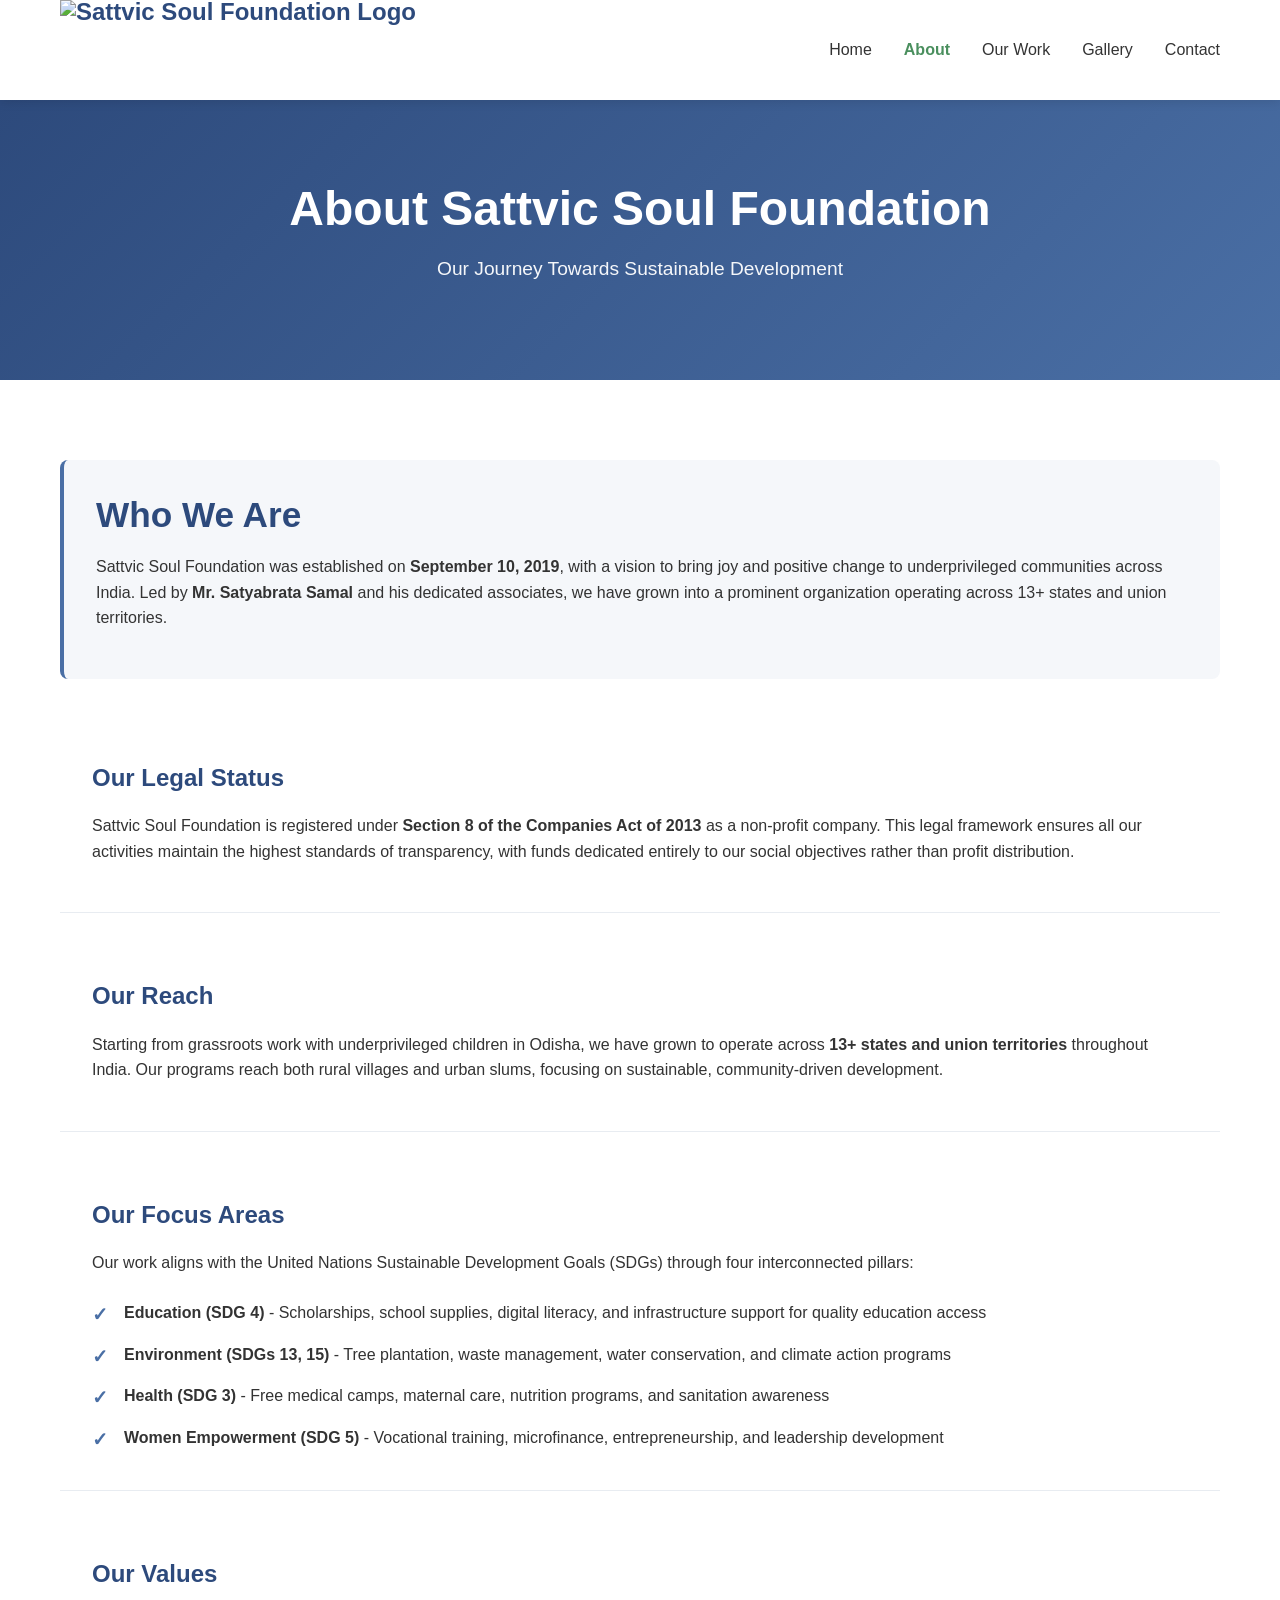
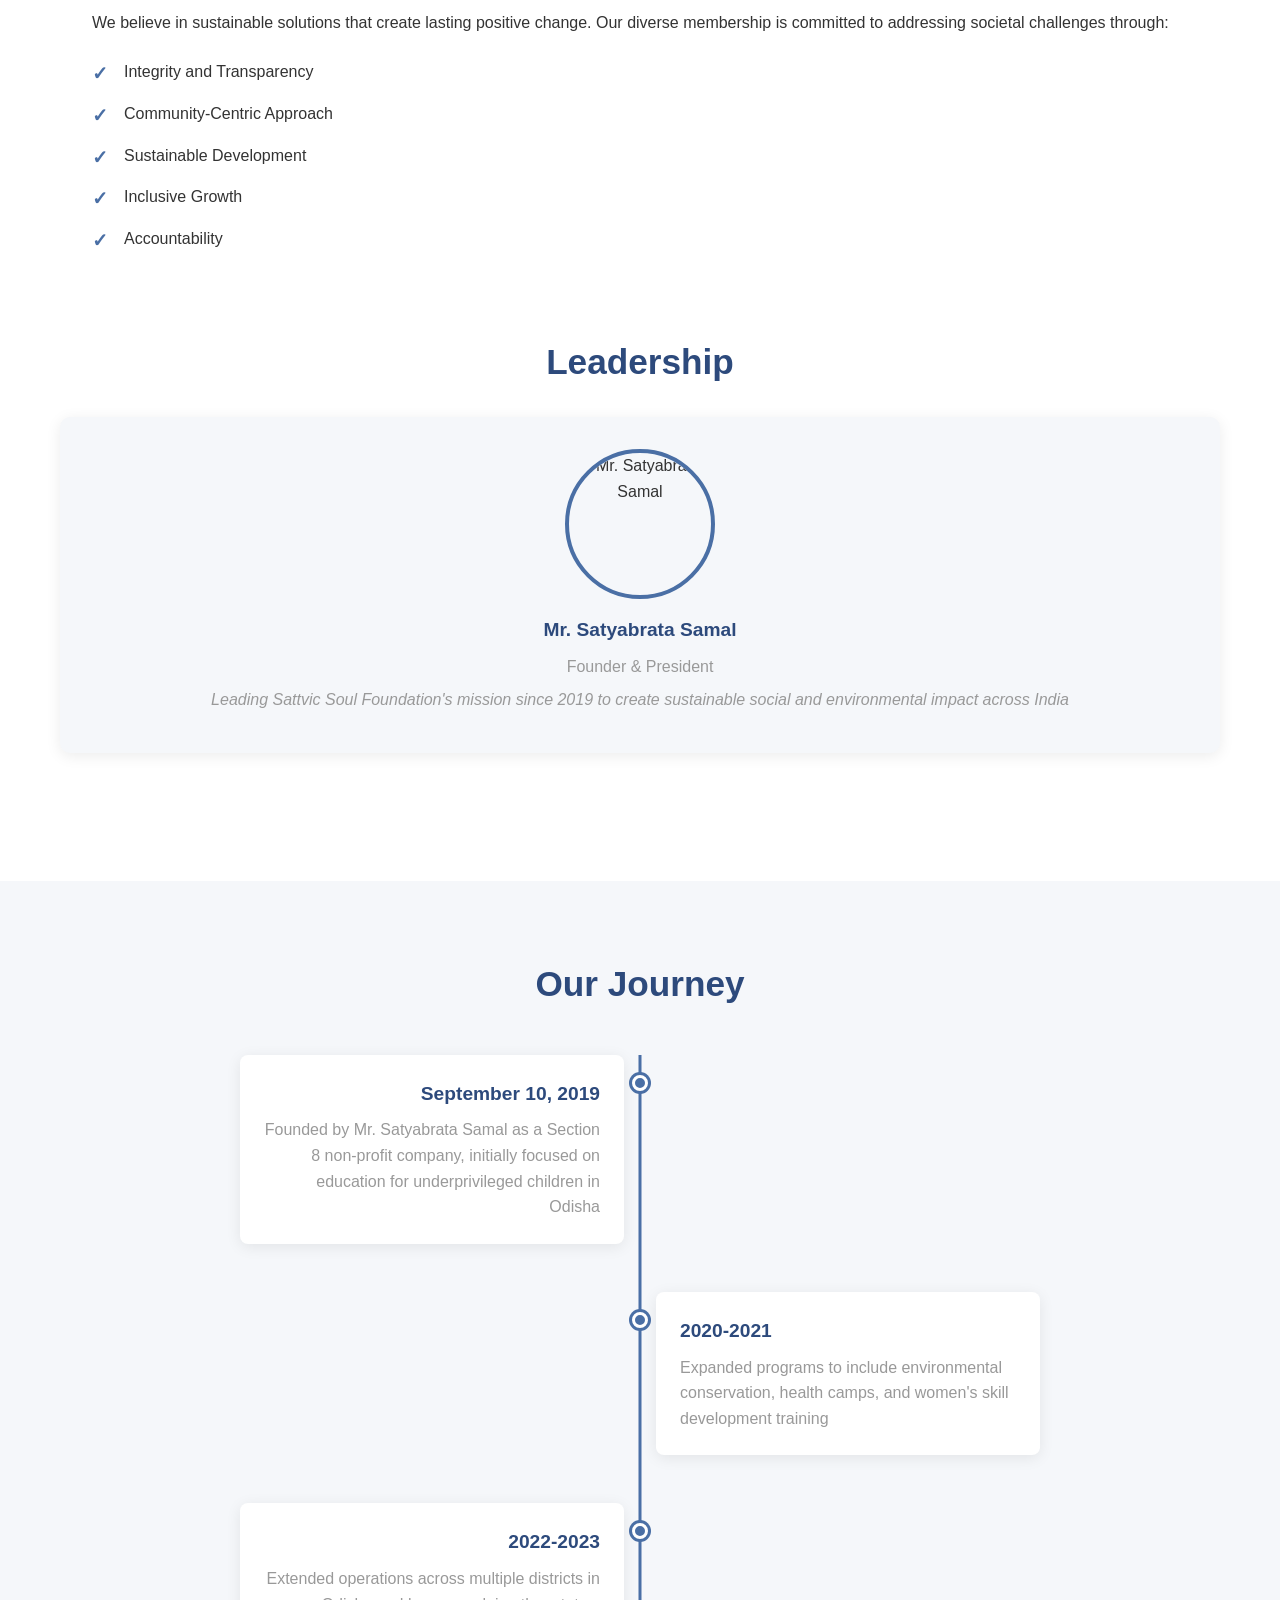
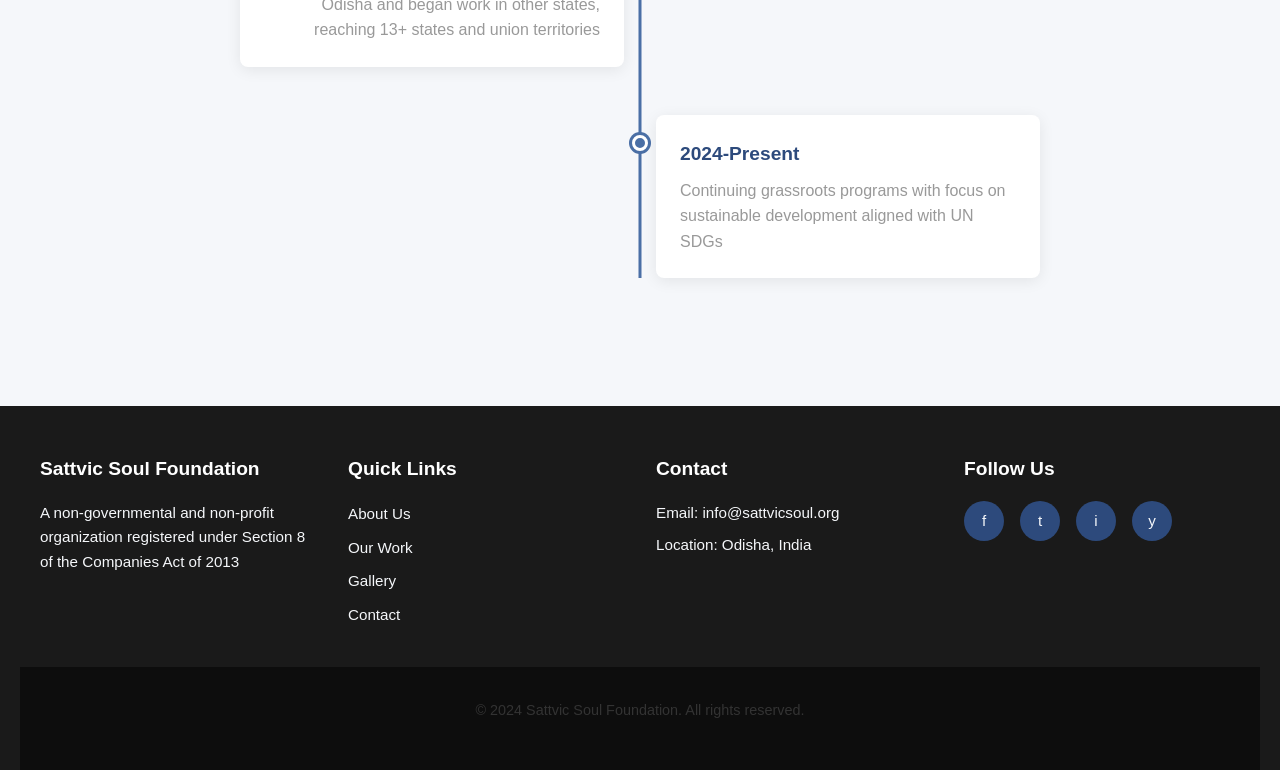
==== about.html @ cb6d89e0 "initial commit" ====
<!DOCTYPE html>
<html lang="en">
<head>
    <meta charset="UTF-8">
    <meta name="viewport" content="width=device-width, initial-scale=1.0">
    <meta name="description" content="About Sattvic Soul Foundation - Our journey, mission, and commitment to sustainable development">
    <title>About Us - Sattvic Soul Foundation</title>
    <link rel="stylesheet" href="styles.css">
</head>
<body>
    <!-- Navigation Bar -->
    <nav class="navbar">
        <div class="nav-container">
            <div class="logo">
                <img src="images/logo.png" alt="Sattvic Soul Foundation Logo" class="logo-image">
            </div>
            <button class="hamburger" id="hamburger">
                <span></span>
                <span></span>
                <span></span>
            </button>
            <ul class="nav-links" id="navLinks">
                <li><a href="index.html">Home</a></li>
                <li><a href="about.html">About</a></li>
                <li><a href="our-work.html">Our Work</a></li>
                <li><a href="gallery.html">Gallery</a></li>
                <li><a href="contact.html">Contact</a></li>
            </ul>
        </div>
    </nav>

    <!-- Page Header -->
    <section class="page-header" style="background: linear-gradient(135deg, #2d4a7c 0%, #4a6fa5 100%);">
        <h1>About Sattvic Soul Foundation</h1>
        <p>Our Journey Towards Sustainable Development</p>
    </section>

    <!-- Main Content -->
    <section class="content-section">
        <div class="container">
            <div class="about-intro">
                <h2>Who We Are</h2>
                <p>Sattvic Soul Foundation was established on <strong>September 10, 2019</strong>, with a vision to bring joy and positive change to underprivileged communities across India. Led by <strong>Mr. Satyabrata Samal</strong> and his dedicated associates, we have grown into a prominent organization operating across 13+ states and union territories.</p>
            </div>

            <div class="about-details">
                <div class="detail-item">
                    <h3>Our Legal Status</h3>
                    <p>Sattvic Soul Foundation is registered under <strong>Section 8 of the Companies Act of 2013</strong> as a non-profit company. This legal framework ensures all our activities maintain the highest standards of transparency, with funds dedicated entirely to our social objectives rather than profit distribution.</p>
                </div>

                <div class="detail-item">
                    <h3>Our Reach</h3>
                    <p>Starting from grassroots work with underprivileged children in Odisha, we have grown to operate across <strong>13+ states and union territories</strong> throughout India. Our programs reach both rural villages and urban slums, focusing on sustainable, community-driven development.</p>
                </div>

                <div class="detail-item">
                    <h3>Our Focus Areas</h3>
                    <p>Our work aligns with the United Nations Sustainable Development Goals (SDGs) through four interconnected pillars:</p>
                    <ul class="focus-list">
                        <li><strong>Education (SDG 4)</strong> - Scholarships, school supplies, digital literacy, and infrastructure support for quality education access</li>
                        <li><strong>Environment (SDGs 13, 15)</strong> - Tree plantation, waste management, water conservation, and climate action programs</li>
                        <li><strong>Health (SDG 3)</strong> - Free medical camps, maternal care, nutrition programs, and sanitation awareness</li>
                        <li><strong>Women Empowerment (SDG 5)</strong> - Vocational training, microfinance, entrepreneurship, and leadership development</li>
                    </ul>
                </div>

                <div class="detail-item">
                    <h3>Our Values</h3>
                    <p>We believe in sustainable solutions that create lasting positive change. Our diverse membership is committed to addressing societal challenges through:</p>
                    <ul class="values-list">
                        <li>Integrity and Transparency</li>
                        <li>Community-Centric Approach</li>
                        <li>Sustainable Development</li>
                        <li>Inclusive Growth</li>
                        <li>Accountability</li>
                    </ul>
                </div>
            </div>

            <!-- Leadership Section -->
            <div class="leadership-section">
                <h2>Leadership</h2>
                <div class="leadership-grid">
                    <div class="leader-card">
                        <div class="leader-image">
                            <img src="https://ui-avatars.com/api/?name=Satyabrata+Samal&size=200&background=2d5f3f&color=fff&bold=true" alt="Mr. Satyabrata Samal">
                        </div>
                        <h4>Mr. Satyabrata Samal</h4>
                        <p>Founder & President</p>
                        <p class="leader-bio">Leading Sattvic Soul Foundation's mission since 2019 to create sustainable social and environmental impact across India</p>
                    </div>
                </div>
            </div>
        </div>
    </section>

    <!-- Timeline Section -->
    <section class="timeline-section">
        <div class="container">
            <h2>Our Journey</h2>
            <div class="timeline">
                <div class="timeline-item">
                    <div class="timeline-marker"></div>
                    <div class="timeline-content">
                        <h4>September 10, 2019</h4>
                        <p>Founded by Mr. Satyabrata Samal as a Section 8 non-profit company, initially focused on education for underprivileged children in Odisha</p>
                    </div>
                </div>
                <div class="timeline-item">
                    <div class="timeline-marker"></div>
                    <div class="timeline-content">
                        <h4>2020-2021</h4>
                        <p>Expanded programs to include environmental conservation, health camps, and women's skill development training</p>
                    </div>
                </div>
                <div class="timeline-item">
                    <div class="timeline-marker"></div>
                    <div class="timeline-content">
                        <h4>2022-2023</h4>
                        <p>Extended operations across multiple districts in Odisha and began work in other states, reaching 13+ states and union territories</p>
                    </div>
                </div>
                <div class="timeline-item">
                    <div class="timeline-marker"></div>
                    <div class="timeline-content">
                        <h4>2024-Present</h4>
                        <p>Continuing grassroots programs with focus on sustainable development aligned with UN SDGs</p>
                    </div>
                </div>
            </div>
        </div>
    </section>

    <!-- Footer -->
    <footer class="footer">
        <div class="footer-container">
            <div class="footer-section">
                <h4>Sattvic Soul Foundation</h4>
                <p>A non-governmental and non-profit organization registered under Section 8 of the Companies Act of 2013</p>
            </div>
            <div class="footer-section">
                <h4>Quick Links</h4>
                <ul>
                    <li><a href="about.html">About Us</a></li>
                    <li><a href="our-work.html">Our Work</a></li>
                    <li><a href="gallery.html">Gallery</a></li>
                    <li><a href="contact.html">Contact</a></li>
                </ul>
            </div>
            <div class="footer-section">
                <h4>Contact</h4>
                <p>Email: info@sattvicsoul.org</p>
                <p>Location: Odisha, India</p>
            </div>
            <div class="footer-section">
                <h4>Follow Us</h4>
                <div class="social-links">
                    <a href="#" class="social-icon">f</a>
                    <a href="#" class="social-icon">t</a>
                    <a href="#" class="social-icon">i</a>
                    <a href="#" class="social-icon">y</a>
                </div>
            </div>
        </div>
        <div class="footer-bottom">
            <p>&copy; 2024 Sattvic Soul Foundation. All rights reserved.</p>
        </div>
    </footer>

    <script src="script.js"></script>
</body>
</html>
---- styles.css ----
/* ===============================
   COLOR PALETTE
   =============================== */
:root {
    --primary-green: #2d4a7c;
    --secondary-green: #4a6fa5;
    --light-green: #6b92c1;
    --accent-green: #7aa3d1;
    --white: #ffffff;
    --off-white: #f5f7fa;
    --light-gray: #e8ecf1;
    --gray: #999999;
    --dark-gray: #333333;
    --black: #1a1a1a;
}

/* ===============================
   GLOBAL STYLES
   =============================== */
* {
    margin: 0;
    padding: 0;
    box-sizing: border-box;
}

html {
    scroll-behavior: smooth;
}

body {
    font-family: 'Segoe UI', Tahoma, Geneva, Verdana, sans-serif;
    line-height: 1.6;
    color: var(--dark-gray);
    background-color: var(--white);
}

.container {
    max-width: 1200px;
    margin: 0 auto;
    padding: 0 20px;
}

/* ===============================
   TYPOGRAPHY
   =============================== */
h1, h2, h3, h4, h5, h6 {
    font-weight: 700;
    color: var(--primary-green);
    margin-bottom: 1rem;
}

h1 {
    font-size: 3rem;
    line-height: 1.2;
}

h2 {
    font-size: 2.2rem;
    line-height: 1.3;
}

h3 {
    font-size: 1.5rem;
}

h4 {
    font-size: 1.2rem;
}

p {
    color: var(--dark-gray);
    margin-bottom: 1rem;
}

a {
    color: var(--secondary-green);
    text-decoration: none;
    transition: color 0.3s ease;
}

a:hover {
    color: var(--primary-green);
}

.section-subtitle {
    color: var(--gray);
    font-size: 1.1rem;
    margin-bottom: 2rem;
}

/* ===============================
   NAVIGATION BAR
   =============================== */
.navbar {
    background-color: var(--white);
    box-shadow: 0 2px 10px rgba(0, 0, 0, 0.1);
    position: sticky;
    top: 0;
    z-index: 1000;
}

.nav-container {
    max-width: 1200px;
    margin: 0 auto;
    padding: 0 20px;
    display: flex;
    justify-content: space-between;
    align-items: center;
}

.logo {
    display: flex;
    align-items: center;
    gap: 0.5rem;
    font-size: 1.5rem;
    font-weight: 700;
    color: var(--primary-green);
    line-height: 1;
}

.logo-image {
    height: 100px;
    width: auto;
    display: block;
    margin: 0;
    padding: 0;
}

.logo-icon {
    font-size: 2rem;
}

.logo-text {
    display: none;
}

.nav-links {
    display: flex;
    list-style: none;
    gap: 2rem;
}

.nav-links a {
    color: var(--dark-gray);
    font-weight: 500;
    transition: color 0.3s ease;
}

.nav-links a:hover {
    color: var(--secondary-green);
}

.hamburger {
    display: none;
    flex-direction: column;
    background: none;
    border: none;
    cursor: pointer;
    gap: 0.35rem;
}

.hamburger span {
    width: 25px;
    height: 3px;
    background-color: var(--primary-green);
    border-radius: 2px;
    transition: all 0.3s ease;
}

/* ===============================
   RESPONSIVE NAVIGATION
   =============================== */
@media (max-width: 768px) {
    .logo-image {
        height: 50px;
    }

    .logo-text {
        display: inline;
    }

    .hamburger {
        display: flex;
    }

    .nav-links {
        position: absolute;
        top: 70px;
        left: 0;
        width: 100%;
        background-color: var(--white);
        flex-direction: column;
        gap: 0;
        max-height: 0;
        overflow: hidden;
        transition: max-height 0.3s ease;
        box-shadow: 0 4px 6px rgba(0, 0, 0, 0.1);
    }

    .nav-links.active {
        max-height: 400px;
    }

    .nav-links li {
        padding: 1rem 20px;
        border-bottom: 1px solid var(--light-gray);
    }

    .nav-links li:last-child {
        border-bottom: none;
    }

    .hamburger.active span:nth-child(1) {
        transform: rotate(45deg) translate(10px, 10px);
    }

    .hamburger.active span:nth-child(2) {
        opacity: 0;
    }

    .hamburger.active span:nth-child(3) {
        transform: rotate(-45deg) translate(7px, -7px);
    }
}

/* ===============================
   HERO SECTION
   =============================== */
.hero {
    color: var(--white);
    padding: 120px 20px;
    text-align: left;
    position: relative;
    overflow: hidden;
    min-height: 500px;
    display: flex;
    align-items: center;
    justify-content: flex-start;
}

.hero-carousel {
    position: absolute;
    top: 0;
    left: 0;
    width: 100%;
    height: 100%;
    z-index: 0;
}

.carousel-track {
    position: relative;
    width: 100%;
    height: 100%;
}

.carousel-image {
    position: absolute;
    top: 0;
    left: 0;
    width: 100%;
    height: 100%;
    object-fit: cover;
    opacity: 0;
    transition: opacity 1s ease-in-out;
}

.carousel-image.active {
    opacity: 1;
}

.carousel-dots {
    position: absolute;
    bottom: 30px;
    left: 50%;
    transform: translateX(-50%);
    display: flex;
    gap: 12px;
    z-index: 2;
}

.dot {
    width: 12px;
    height: 12px;
    border-radius: 50%;
    background-color: rgba(255, 255, 255, 0.5);
    cursor: pointer;
    transition: all 0.3s ease;
    border: 2px solid rgba(255, 255, 255, 0.8);
}

.dot.active {
    background-color: var(--white);
    transform: scale(1.2);
}

.hero-overlay {
    position: absolute;
    top: 0;
    left: 0;
    width: 100%;
    height: 100%;
    background: rgba(45, 74, 124, 0.5);
    z-index: 1;
}

.hero::before {
    display: none;
}

.hero-content {
    position: relative;
    z-index: 2;
    max-width: 700px;
    margin-left: 0;
    margin-right: auto;
}

.hero h1 {
    color: var(--white);
    font-size: 3.5rem;
    margin-bottom: 1.5rem;
}

.hero p {
    color: var(--off-white);
    font-size: 1.3rem;
    margin-bottom: 2rem;
}

/* ===============================
   BUTTONS
   =============================== */
.cta-button {
    display: inline-block;
    background-color: var(--secondary-green);
    color: var(--white);
    padding: 12px 35px;
    border-radius: 50px;
    font-weight: 600;
    transition: all 0.3s ease;
    border: 2px solid var(--secondary-green);
    cursor: pointer;
    font-size: 1rem;
}

.cta-button:hover {
    background-color: var(--primary-green);
    border-color: var(--primary-green);
    transform: translateY(-2px);
    box-shadow: 0 5px 15px rgba(45, 95, 63, 0.3);
}

.cta-button.white {
    background-color: var(--white);
    color: var(--primary-green);
    border-color: var(--white);
}

.cta-button.white:hover {
    background-color: var(--off-white);
}

/* ===============================
   CONTENT SECTIONS
   =============================== */
.content-section {
    padding: 80px 20px;
    background-color: var(--white);
}

.page-header {
    color: var(--white);
    padding: 80px 20px;
    text-align: center;
}

.page-header h1 {
    color: var(--white);
    margin-bottom: 1rem;
}

.page-header p {
    color: var(--off-white);
    font-size: 1.2rem;
}

/* ===============================
   MISSION SECTION
   =============================== */
.mission-section {
    background-color: var(--off-white);
    padding: 80px 20px;
}

.mission-section h2 {
    text-align: center;
    margin-bottom: 0.5rem;
}

.mission-cards {
    display: grid;
    grid-template-columns: repeat(auto-fit, minmax(250px, 1fr));
    gap: 2rem;
    margin-top: 3rem;
}

.mission-card {
    background-color: var(--white);
    padding: 2rem;
    border-radius: 10px;
    box-shadow: 0 3px 15px rgba(0, 0, 0, 0.08);
    text-align: center;
    transition: all 0.3s ease;
    border-top: 4px solid var(--secondary-green);
}

.mission-card:hover {
    transform: translateY(-5px);
    box-shadow: 0 8px 25px rgba(0, 0, 0, 0.12);
}

.card-icon {
    width: 120px;
    height: 120px;
    margin: 0 auto 1.5rem;
    overflow: hidden;
    border-radius: 50%;
    border: 3px solid var(--secondary-green);
}

.card-icon img {
    width: 100%;
    height: 100%;
    object-fit: cover;
    display: block;
}

.mission-card h3 {
    margin-bottom: 1rem;
    color: var(--primary-green);
}

.mission-card p {
    color: var(--gray);
    line-height: 1.8;
}

/* ===============================
   PARTNERS SECTION
   =============================== */
.partners-section {
    background-color: var(--white);
    padding: 80px 20px;
    overflow: hidden;
}

.partners-section h2 {
    text-align: center;
    margin-bottom: 0.5rem;
}

.partners-scroll {
    margin-top: 3rem;
    overflow: hidden;
    position: relative;
    width: 100%;
}

.partners-track {
    display: flex;
    gap: 3rem;
    animation: scroll-partners 30s linear infinite;
    width: fit-content;
}

.partner-logo {
    flex-shrink: 0;
    width: 200px;
    height: 120px;
    display: flex;
    align-items: center;
    justify-content: center;
    background-color: var(--white);
    padding: 1.5rem;
    border-radius: 8px;
    box-shadow: 0 2px 10px rgba(0, 0, 0, 0.1);
    transition: transform 0.3s ease;
}

.partner-logo:hover {
    transform: scale(1.05);
}

.partner-logo img {
    max-width: 100%;
    max-height: 100%;
    object-fit: contain;
    transition: transform 0.3s ease;
}

@keyframes scroll-partners {
    0% {
        transform: translateX(0);
    }
    100% {
        transform: translateX(-50%);
    }
}

/* ===============================
   STATISTICS SECTION
   =============================== */
.stats-section {
    background-color: var(--white);
    padding: 80px 20px;
}

.stats-section h2 {
    text-align: center;
    margin-bottom: 3rem;
}

.stats-grid {
    display: grid;
    grid-template-columns: repeat(auto-fit, minmax(200px, 1fr));
    gap: 2rem;
}

.stat-card {
    background: linear-gradient(135deg, var(--primary-green), var(--secondary-green));
    color: var(--white);
    padding: 2rem;
    border-radius: 10px;
    text-align: center;
    box-shadow: 0 5px 15px rgba(45, 95, 63, 0.2);
}

.stat-card h3 {
    color: var(--white);
    font-size: 2.5rem;
    margin-bottom: 0.5rem;
}

.stat-card p {
    color: var(--off-white);
    margin: 0;
}

/* ===============================
   GALLERY SECTION
   =============================== */
.gallery-preview {
    padding: 80px 20px;
    background-color: var(--off-white);
}

.gallery-preview h2 {
    text-align: center;
}

.gallery-grid {
    display: grid;
    grid-template-columns: repeat(auto-fit, minmax(300px, 1fr));
    gap: 1.5rem;
    margin: 3rem 0;
}

.gallery-item {
    width: 100%;
    height: 250px;
    object-fit: cover;
    border-radius: 8px;
    box-shadow: 0 4px 12px rgba(0, 0, 0, 0.1);
    transition: transform 0.3s ease;
    background-color: var(--light-gray);
}

.gallery-item:hover {
    transform: scale(1.05);
}

.gallery-link {
    display: flex;
    justify-content: center;
    margin-top: 3rem;
}

/* ===============================
   FULL GALLERY PAGE
   =============================== */
.gallery-section {
    padding: 60px 20px;
    background-color: var(--white);
}

.gallery-filters {
    display: flex;
    justify-content: center;
    gap: 1rem;
    margin-bottom: 3rem;
    flex-wrap: wrap;
}

.filter-btn {
    background-color: var(--light-gray);
    color: var(--dark-gray);
    padding: 8px 20px;
    border: 2px solid transparent;
    border-radius: 25px;
    cursor: pointer;
    transition: all 0.3s ease;
    font-weight: 500;
    font-size: 0.95rem;
}

.filter-btn:hover,
.filter-btn.active {
    background-color: var(--secondary-green);
    color: var(--white);
    border-color: var(--secondary-green);
}

.gallery-full-grid {
    display: grid;
    grid-template-columns: repeat(auto-fill, minmax(280px, 1fr));
    gap: 2rem;
}

.gallery-image {
    position: relative;
    overflow: hidden;
    border-radius: 8px;
    box-shadow: 0 4px 12px rgba(0, 0, 0, 0.1);
    transition: all 0.3s ease;
    opacity: 1;
}

.gallery-image.hidden {
    display: none;
    opacity: 0;
}

.gallery-image img {
    width: 100%;
    height: 300px;
    object-fit: cover;
    display: block;
    transition: transform 0.3s ease;
    background-color: var(--light-gray);
    loading: lazy;
}

.gallery-image:hover img {
    transform: scale(1.1);
}

.image-overlay {
    position: absolute;
    top: 0;
    left: 0;
    right: 0;
    bottom: 0;
    background: rgba(45, 74, 124, 0.85);
    color: var(--white);
    display: flex;
    flex-direction: column;
    justify-content: flex-end;
    padding: 20px;
    opacity: 0;
    transition: opacity 0.3s ease;
}

.gallery-image:hover .image-overlay {
    opacity: 1;
}

.image-overlay h4 {
    color: var(--white);
    margin-bottom: 0.5rem;
}

.image-overlay p {
    color: var(--off-white);
    margin: 0;
    font-size: 0.9rem;
}

/* ===============================
   ABOUT PAGE STYLES
   =============================== */
.about-intro {
    background-color: var(--off-white);
    padding: 2rem;
    border-radius: 8px;
    border-left: 4px solid var(--secondary-green);
    margin-bottom: 3rem;
}

.about-details {
    display: grid;
    gap: 2rem;
    margin-bottom: 3rem;
}

.detail-item {
    padding: 2rem;
    border-bottom: 1px solid var(--light-gray);
}

.detail-item:last-child {
    border-bottom: none;
}

.detail-item h3 {
    color: var(--primary-green);
    margin-bottom: 1rem;
}

.focus-list,
.values-list {
    list-style: none;
    margin-top: 1rem;
    padding-left: 0;
}

.focus-list li,
.values-list li {
    padding: 0.5rem 0 0.5rem 2rem;
    position: relative;
    color: var(--dark-gray);
}

.focus-list li::before,
.values-list li::before {
    content: '✓';
    position: absolute;
    left: 0;
    color: var(--secondary-green);
    font-weight: bold;
    font-size: 1.2rem;
}

/* ===============================
   LEADERSHIP SECTION
   =============================== */
.leadership-section {
    margin-top: 3rem;
}

.leadership-section h2 {
    text-align: center;
    margin-bottom: 2rem;
}

.leadership-grid {
    display: grid;
    grid-template-columns: repeat(auto-fit, minmax(250px, 1fr));
    gap: 2rem;
}

.leader-card {
    background-color: var(--off-white);
    padding: 2rem;
    border-radius: 10px;
    text-align: center;
    box-shadow: 0 3px 15px rgba(0, 0, 0, 0.08);
}

.leader-image {
    width: 150px;
    height: 150px;
    margin: 0 auto 1rem;
    border-radius: 50%;
    overflow: hidden;
    border: 4px solid var(--secondary-green);
}

.leader-image img {
    width: 100%;
    height: 100%;
    object-fit: cover;
}

.leader-card h4 {
    color: var(--primary-green);
    margin-bottom: 0.5rem;
}

.leader-card p {
    color: var(--gray);
    margin: 0.5rem 0;
}

.leader-bio {
    font-style: italic;
    margin-top: 1rem;
}

/* ===============================
   TIMELINE SECTION
   =============================== */
.timeline-section {
    background-color: var(--off-white);
    padding: 80px 20px;
    margin-top: 3rem;
}

.timeline-section h2 {
    text-align: center;
    margin-bottom: 3rem;
}

.timeline {
    max-width: 800px;
    margin: 0 auto;
    position: relative;
}

.timeline::before {
    content: '';
    position: absolute;
    left: 50%;
    transform: translateX(-50%);
    top: 0;
    bottom: 0;
    width: 3px;
    background: var(--secondary-green);
}

.timeline-item {
    margin-bottom: 3rem;
    position: relative;
    width: 100%;
}

.timeline-item:nth-child(odd) .timeline-content {
    margin-left: 0;
    margin-right: 52%;
    text-align: right;
}

.timeline-item:nth-child(even) .timeline-content {
    margin-left: 52%;
    margin-right: 0;
    text-align: left;
}

.timeline-marker {
    position: absolute;
    left: 50%;
    top: 20px;
    transform: translateX(-50%);
    width: 16px;
    height: 16px;
    background-color: var(--secondary-green);
    border: 3px solid var(--white);
    border-radius: 50%;
    box-shadow: 0 0 0 3px var(--secondary-green);
}

.timeline-content {
    background-color: var(--white);
    padding: 1.5rem;
    border-radius: 8px;
    box-shadow: 0 3px 15px rgba(0, 0, 0, 0.08);
}

.timeline-content h4 {
    color: var(--primary-green);
    margin-bottom: 0.5rem;
}

.timeline-content p {
    color: var(--gray);
    margin: 0;
}

@media (max-width: 768px) {
    .timeline::before {
        left: 30px;
    }

    .timeline-item:nth-child(odd) .timeline-content,
    .timeline-item:nth-child(even) .timeline-content {
        margin-left: 90px;
        margin-right: 0;
        text-align: left;
    }

    .timeline-marker {
        left: 30px;
    }
}

/* ===============================
   OUR WORK STYLES
   =============================== */
.work-grid {
    display: grid;
    grid-template-columns: repeat(auto-fit, minmax(280px, 1fr));
    gap: 2rem;
    margin-top: 3rem;
}

.work-card {
    background-color: var(--off-white);
    padding: 2rem;
    border-radius: 10px;
    box-shadow: 0 3px 15px rgba(0, 0, 0, 0.08);
    border-top: 4px solid var(--secondary-green);
    transition: all 0.3s ease;
}

.work-card:hover {
    transform: translateY(-5px);
    box-shadow: 0 8px 25px rgba(0, 0, 0, 0.12);
}

.work-icon {
    font-size: 3rem;
    margin-bottom: 1rem;
}

.work-card h3 {
    color: var(--primary-green);
    margin-bottom: 0.5rem;
}

.work-category {
    color: var(--secondary-green);
    font-weight: 600;
    font-size: 0.95rem;
    margin-bottom: 1.5rem;
}

.work-activities {
    list-style: none;
    margin: 1rem 0;
    padding: 0;
}

.work-activities li {
    padding: 0.6rem 0 0.6rem 1.5rem;
    position: relative;
    color: var(--gray);
    font-size: 0.95rem;
}

.work-activities li::before {
    content: '→';
    position: absolute;
    left: 0;
    color: var(--secondary-green);
    font-weight: bold;
}

.work-impact {
    color: var(--dark-gray);
    margin-top: 1.5rem;
    padding-top: 1.5rem;
    border-top: 1px solid var(--light-gray);
    font-style: italic;
}

/* ===============================
   SUCCESS STORIES SECTION
   =============================== */
.success-stories-section {
    background-color: var(--white);
    padding: 80px 20px;
}

.success-stories-section h2 {
    text-align: center;
    margin-bottom: 0.5rem;
}

.stories-grid {
    display: grid;
    grid-template-columns: repeat(auto-fit, minmax(280px, 1fr));
    gap: 2rem;
    margin-top: 3rem;
}

.story-card {
    background: linear-gradient(135deg, var(--primary-green), var(--secondary-green));
    color: var(--white);
    padding: 2rem;
    border-radius: 10px;
    box-shadow: 0 5px 15px rgba(45, 95, 63, 0.2);
}

.story-image {
    font-size: 3rem;
    margin-bottom: 1rem;
}

.story-card h4 {
    color: var(--white);
    margin-bottom: 1rem;
}

.story-card p {
    color: var(--off-white);
    margin: 0.5rem 0;
    line-height: 1.8;
}

.story-author {
    font-weight: 600;
    margin-top: 1rem;
    padding-top: 1rem;
    border-top: 1px solid rgba(255, 255, 255, 0.3);
    font-style: italic;
}

/* ===============================
   CONTACT PAGE STYLES
   =============================== */
.contact-wrapper {
    display: grid;
    grid-template-columns: 1fr 1fr;
    gap: 3rem;
    margin-top: 2rem;
}

.contact-info h2 {
    margin-bottom: 1rem;
}

.contact-info > p {
    color: var(--gray);
    margin-bottom: 2rem;
}

.info-cards {
    display: grid;
    gap: 1.5rem;
    margin-bottom: 2rem;
}

.info-card {
    background-color: var(--off-white);
    padding: 1.5rem;
    border-radius: 8px;
    border-left: 4px solid var(--secondary-green);
}

.info-icon {
    font-size: 2rem;
    margin-bottom: 0.5rem;
}

.info-card h4 {
    color: var(--primary-green);
    margin-bottom: 0.5rem;
}

.info-card p {
    margin: 0.3rem 0;
    color: var(--dark-gray);
}

.info-card a {
    font-weight: 600;
}

.info-subtext {
    font-size: 0.85rem;
    color: var(--gray);
    margin-top: 0.5rem;
}

.social-section {
    margin-top: 2rem;
    padding-top: 2rem;
    border-top: 1px solid var(--light-gray);
}

.social-section h4 {
    margin-bottom: 1rem;
}

.social-links-contact {
    display: flex;
    flex-direction: column;
    gap: 1rem;
}

.social-link {
    display: flex;
    align-items: center;
    gap: 1rem;
    padding: 0.75rem 1rem;
    background-color: var(--off-white);
    border-radius: 6px;
    transition: all 0.3s ease;
}

.social-link:hover {
    background-color: var(--light-green);
    color: var(--white);
}

.social-icon-large {
    font-size: 1.5rem;
    font-weight: bold;
}

/* ===============================
   CONTACT FORM
   =============================== */
.contact-form-container h2 {
    margin-bottom: 1.5rem;
}

.contact-form {
    display: flex;
    flex-direction: column;
    gap: 1.5rem;
}

.form-group {
    display: flex;
    flex-direction: column;
}

.form-group label {
    font-weight: 600;
    margin-bottom: 0.5rem;
    color: var(--primary-green);
}

.form-group input,
.form-group textarea,
.form-group select {
    padding: 12px 15px;
    border: 1px solid var(--light-gray);
    border-radius: 6px;
    font-family: inherit;
    font-size: 1rem;
    transition: all 0.3s ease;
    background-color: var(--white);
    color: var(--dark-gray);
}

.form-group input:focus,
.form-group textarea:focus,
.form-group select:focus {
    outline: none;
    border-color: var(--secondary-green);
    box-shadow: 0 0 0 3px rgba(74, 143, 94, 0.1);
}

.form-group textarea {
    resize: vertical;
    min-height: 150px;
}

.contact-form button {
    align-self: flex-start;
    margin-top: 1rem;
}

.form-note {
    font-size: 0.85rem;
    color: var(--gray);
    margin: 0;
}

.form-message {
    padding: 1rem;
    border-radius: 6px;
    display: none;
}

.form-message.success {
    background-color: #e6f7ed;
    color: #1a5436;
    border: 1px solid #5cc382;
    display: block;
}

.form-message.error {
    background-color: #fef5f5;
    color: #b33;
    border: 1px solid #f5a9a9;
    display: block;
}

/* ===============================
   HELP SECTION
   =============================== */
.help-section {
    background-color: var(--off-white);
    padding: 80px 20px;
}

.help-section h2 {
    text-align: center;
    margin-bottom: 0.5rem;
}

.help-grid {
    display: grid;
    grid-template-columns: repeat(auto-fit, minmax(250px, 1fr));
    gap: 2rem;
    margin-top: 3rem;
}

.help-card {
    background-color: var(--white);
    padding: 2rem;
    border-radius: 10px;
    box-shadow: 0 3px 15px rgba(0, 0, 0, 0.08);
    text-align: center;
    transition: all 0.3s ease;
}

.help-card:hover {
    transform: translateY(-5px);
    box-shadow: 0 8px 25px rgba(0, 0, 0, 0.12);
}

.help-icon {
    font-size: 3rem;
    margin-bottom: 1rem;
}

.help-card h4 {
    color: var(--primary-green);
    margin-bottom: 1rem;
}

.help-card p {
    color: var(--gray);
    margin-bottom: 1.5rem;
}

.help-link {
    color: var(--secondary-green);
    font-weight: 600;
    transition: all 0.3s ease;
}

.help-link:hover {
    color: var(--primary-green);
    text-decoration: underline;
}

/* ===============================
   CTA SECTION
   =============================== */
.cta-section {
    padding: 80px 20px;
    text-align: center;
    color: var(--white);
}

.cta-section h2 {
    color: var(--white);
    margin-bottom: 1rem;
}

.cta-section p {
    color: var(--off-white);
    font-size: 1.1rem;
    margin-bottom: 2rem;
}

/* ===============================
   FOOTER
   =============================== */
.footer {
    background-color: var(--black);
    color: var(--off-white);
    padding: 3rem 20px 0;
}

.footer-container {
    max-width: 1200px;
    margin: 0 auto;
    display: grid;
    grid-template-columns: repeat(auto-fit, minmax(250px, 1fr));
    gap: 2rem;
    margin-bottom: 2rem;
}

.footer-section h4 {
    color: var(--white);
    margin-bottom: 1rem;
}

.footer-section p {
    color: var(--off-white);
    font-size: 0.95rem;
    margin-bottom: 0.5rem;
}

.footer-section ul {
    list-style: none;
    padding: 0;
}

.footer-section li {
    margin-bottom: 0.5rem;
}

.footer-section a {
    color: var(--off-white);
    transition: color 0.3s ease;
    font-size: 0.95rem;
}

.footer-section a:hover {
    color: var(--secondary-green);
}

.social-links {
    display: flex;
    gap: 1rem;
}

.social-icon {
    display: inline-block;
    width: 40px;
    height: 40px;
    background-color: var(--primary-green);
    color: var(--white);
    border-radius: 50%;
    text-align: center;
    line-height: 40px;
    transition: all 0.3s ease;
}

.social-icon:hover {
    background-color: var(--secondary-green);
    transform: translateY(-3px);
}

.footer-bottom {
    background-color: #0d0d0d;
    padding: 2rem 0;
    text-align: center;
    color: var(--gray);
    font-size: 0.9rem;
}

/* ===============================
   RESPONSIVE DESIGN
   =============================== */
@media (max-width: 768px) {
    h1 {
        font-size: 2rem;
    }

    h2 {
        font-size: 1.5rem;
    }

    .hero {
        padding: 60px 20px;
        min-height: 400px;
    }

    .hero h1 {
        font-size: 2rem;
    }

    .hero p {
        font-size: 1rem;
    }

    .mission-cards,
    .stats-grid,
    .gallery-grid,
    .work-grid,
    .stories-grid,
    .help-grid {
        grid-template-columns: 1fr;
    }

    .contact-wrapper {
        grid-template-columns: 1fr;
        gap: 2rem;
    }

    .gallery-full-grid {
        grid-template-columns: repeat(auto-fill, minmax(200px, 1fr));
        gap: 1rem;
    }

    .content-section,
    .mission-section,
    .gallery-preview,
    .success-stories-section,
    .timeline-section,
    .help-section,
    .cta-section {
        padding: 40px 20px;
    }

    .nav-links {
        display: none;
    }

    .nav-container {
        flex-wrap: wrap;
    }
}

@media (max-width: 480px) {
    h1 {
        font-size: 1.5rem;
    }

    h2 {
        font-size: 1.25rem;
    }

    .hero {
        padding: 40px 20px;
        min-height: 300px;
    }

    .hero h1 {
        font-size: 1.5rem;
    }

    .hero p {
        font-size: 0.95rem;
    }

    .cta-button {
        padding: 10px 25px;
        font-size: 0.95rem;
    }

    .stat-card h3 {
        font-size: 1.8rem;
    }

    .gallery-full-grid {
        grid-template-columns: 1fr;
    }

    .footer-container {
        grid-template-columns: 1fr;
        gap: 1.5rem;
    }
}

/* ===============================
   ANIMATIONS
   =============================== */
@keyframes fadeIn {
    from {
        opacity: 0;
        transform: translateY(20px);
    }
    to {
        opacity: 1;
        transform: translateY(0);
    }
}

.mission-card,
.stat-card,
.gallery-item,
.work-card,
.story-card,
.help-card {
    animation: fadeIn 0.6s ease-out;
}
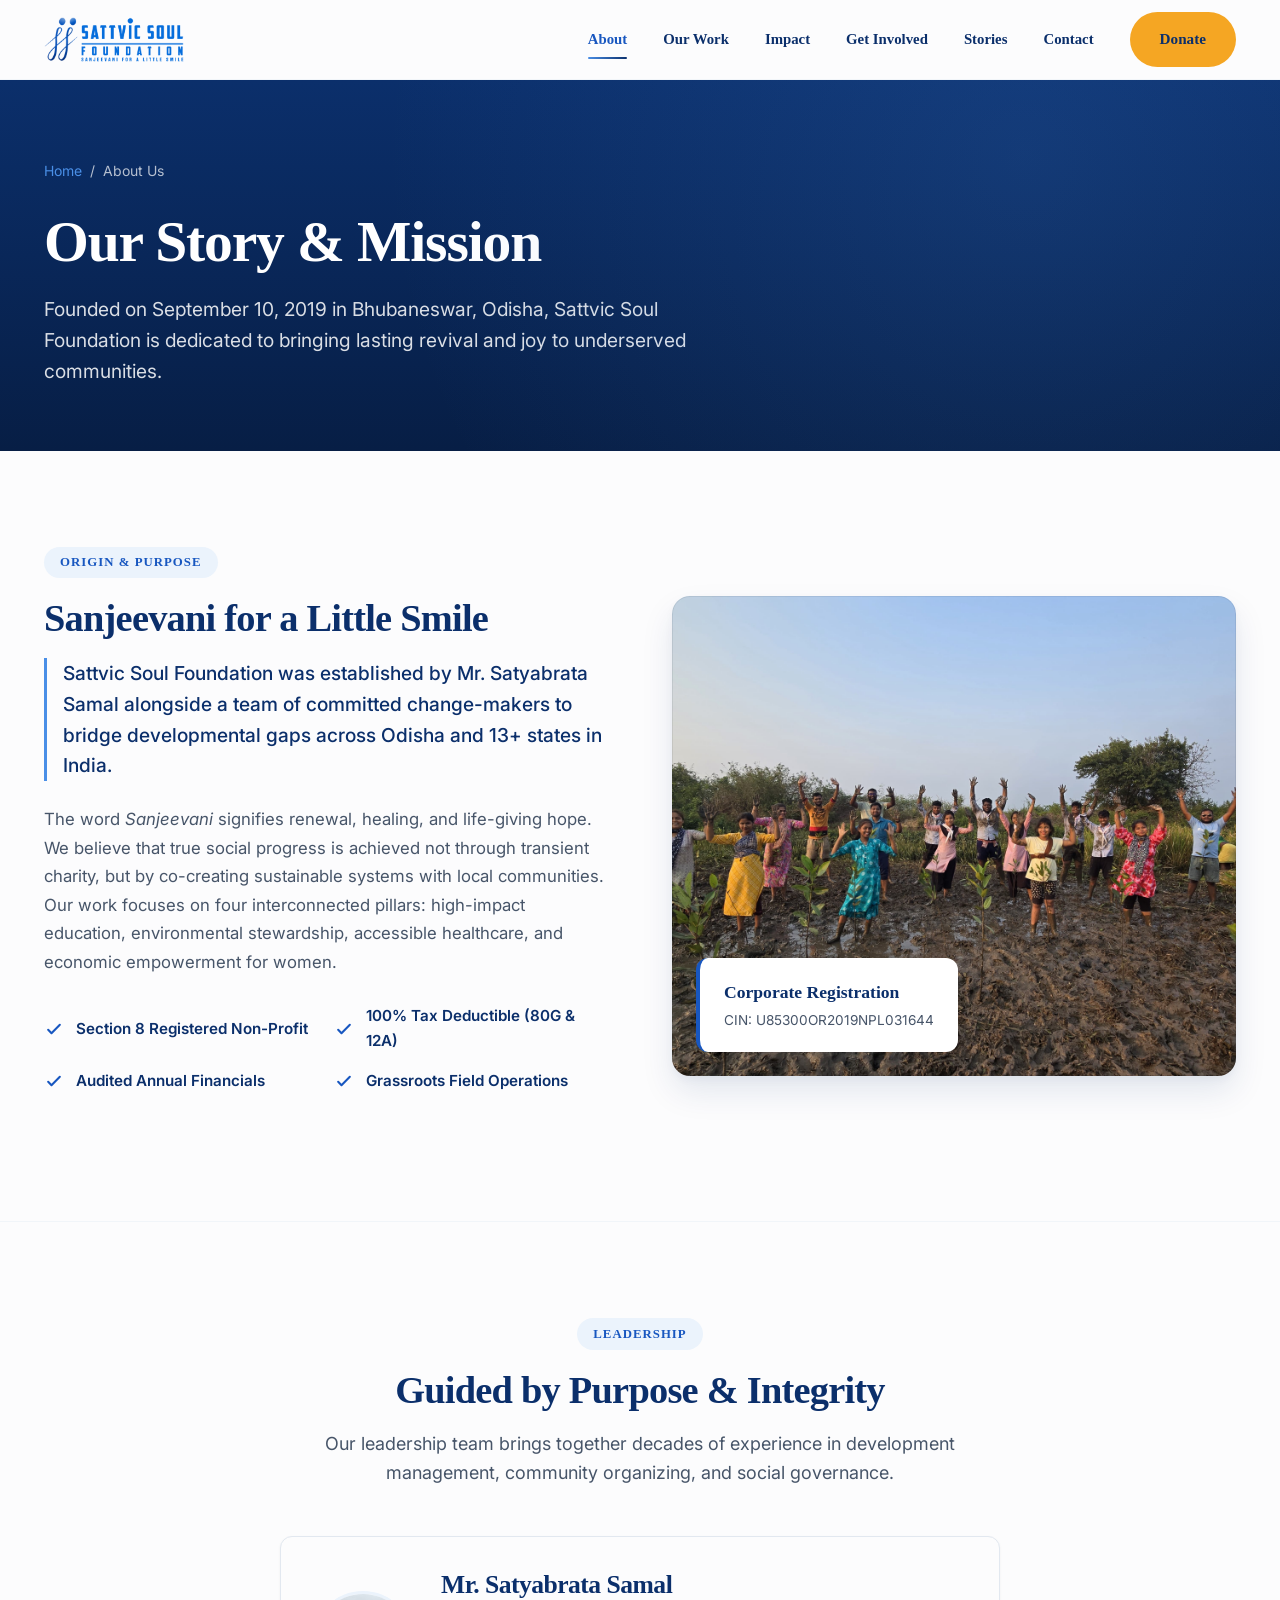
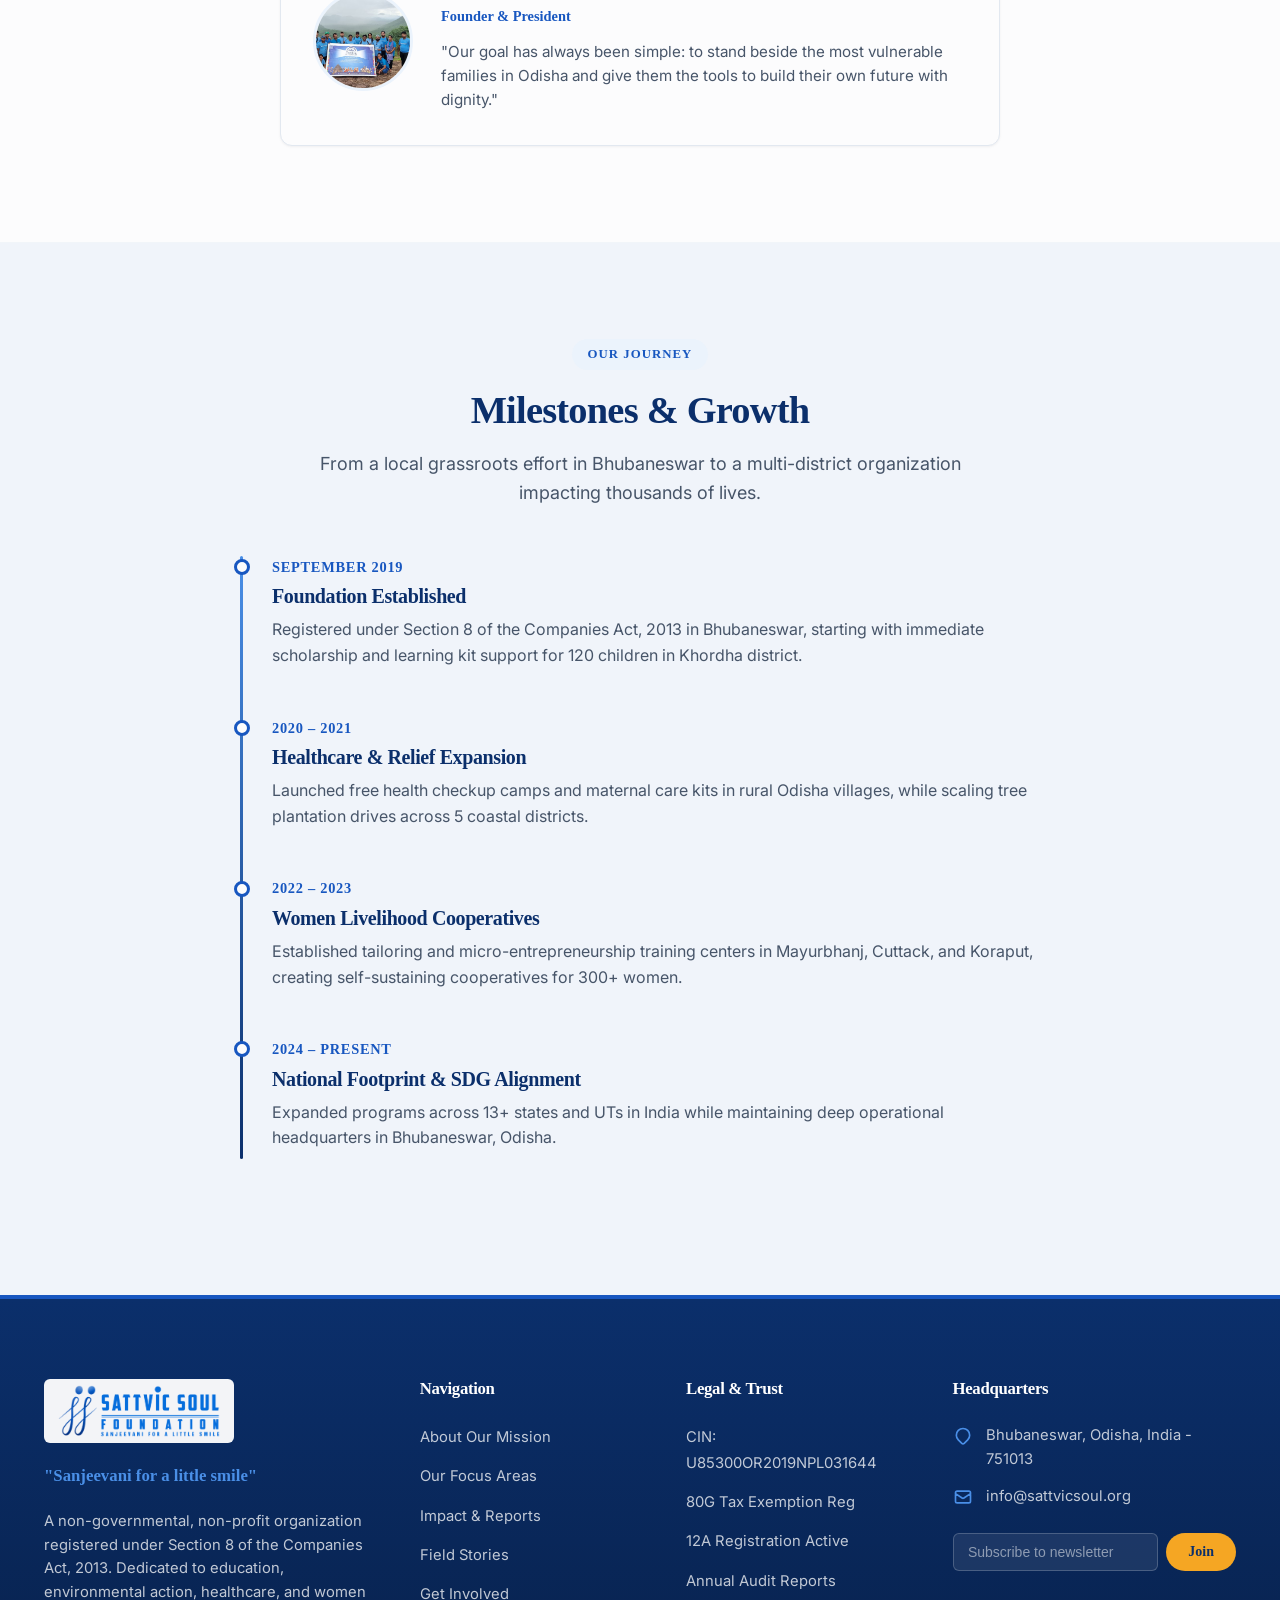
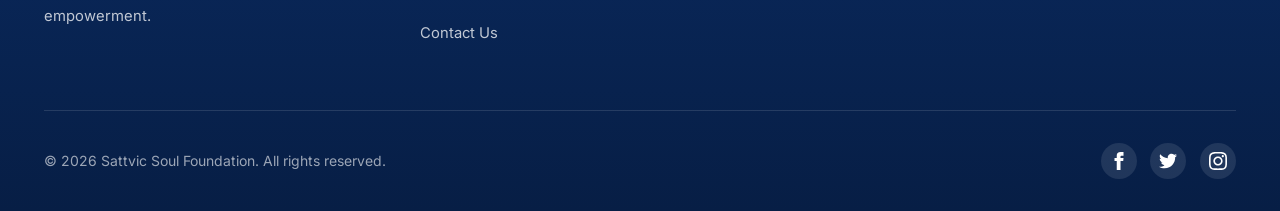
==== commit 710568ef: "added all pages" ====
--- a/about.html
+++ b/about.html
@@ -3,171 +3,246 @@
 <head>
     <meta charset="UTF-8">
     <meta name="viewport" content="width=device-width, initial-scale=1.0">
-    <meta name="description" content="About Sattvic Soul Foundation - Our journey, mission, and commitment to sustainable development">
-    <title>About Us - Sattvic Soul Foundation</title>
-    <link rel="stylesheet" href="styles.css">
+    <meta name="description" content="About Sattvic Soul Foundation — Founded in 2019 in Bhubaneswar, Odisha. A Section 8 non-profit organization focused on education, environmental conservation, healthcare, and women empowerment.">
+    <title>About Us — Sattvic Soul Foundation</title>
+    
+    <!-- Google Fonts -->
+    <link rel="preconnect" href="https://fonts.googleapis.com">
+    <link rel="preconnect" href="https://fonts.gstatic.com" crossorigin>
+    <link href="https://fonts.googleapis.com/css2?family=Inter:wght@400;500;600;700&family=Sora:wght@500;600;700;800&display=swap" rel="stylesheet">
+    
+    <!-- Stylesheets -->
+    <link rel="stylesheet" href="css/style.css">
 </head>
 <body>
-    <!-- Navigation Bar -->
-    <nav class="navbar">
-        <div class="nav-container">
-            <div class="logo">
-                <img src="images/logo.png" alt="Sattvic Soul Foundation Logo" class="logo-image">
-            </div>
-            <button class="hamburger" id="hamburger">
-                <span></span>
-                <span></span>
-                <span></span>
+
+    <!-- Header & Navigation -->
+    <header class="header" id="header">
+        <div class="container header-container">
+            <a href="index.html" class="logo-link" aria-label="Sattvic Soul Foundation Home">
+                <img src="images/SATTVIC Soul.png" alt="Sattvic Soul Foundation Logo" class="logo-img">
+            </a>
+
+            <button class="mobile-toggle" aria-label="Toggle navigation menu" aria-expanded="false">
+                <svg xmlns="http://www.w3.org/2000/svg" fill="none" viewBox="0 0 24 24" stroke="currentColor">
+                    <path stroke-linecap="round" stroke-linejoin="round" stroke-width="2" d="M4 6h16M4 12h16M4 18h16"/>
+                </svg>
             </button>
-            <ul class="nav-links" id="navLinks">
-                <li><a href="index.html">Home</a></li>
-                <li><a href="about.html">About</a></li>
-                <li><a href="our-work.html">Our Work</a></li>
-                <li><a href="gallery.html">Gallery</a></li>
-                <li><a href="contact.html">Contact</a></li>
-            </ul>
+
+            <nav class="nav-menu" id="navMenu">
+                <a href="about.html" class="nav-link active">About</a>
+                <a href="our-work.html" class="nav-link">Our Work</a>
+                <a href="impact.html" class="nav-link">Impact</a>
+                <a href="get-involved.html" class="nav-link">Get Involved</a>
+                <a href="stories.html" class="nav-link">Stories</a>
+                <a href="contact.html" class="nav-link">Contact</a>
+                <div class="nav-actions">
+                    <a href="get-involved.html#donate" class="btn btn-warm">Donate</a>
+                </div>
+            </nav>
         </div>
-    </nav>
-
-    <!-- Page Header -->
-    <section class="page-header" style="background: linear-gradient(135deg, #2d4a7c 0%, #4a6fa5 100%);">
-        <h1>About Sattvic Soul Foundation</h1>
-        <p>Our Journey Towards Sustainable Development</p>
-    </section>
-
-    <!-- Main Content -->
-    <section class="content-section">
-        <div class="container">
-            <div class="about-intro">
-                <h2>Who We Are</h2>
-                <p>Sattvic Soul Foundation was established on <strong>September 10, 2019</strong>, with a vision to bring joy and positive change to underprivileged communities across India. Led by <strong>Mr. Satyabrata Samal</strong> and his dedicated associates, we have grown into a prominent organization operating across 13+ states and union territories.</p>
-            </div>
-
-            <div class="about-details">
-                <div class="detail-item">
-                    <h3>Our Legal Status</h3>
-                    <p>Sattvic Soul Foundation is registered under <strong>Section 8 of the Companies Act of 2013</strong> as a non-profit company. This legal framework ensures all our activities maintain the highest standards of transparency, with funds dedicated entirely to our social objectives rather than profit distribution.</p>
-                </div>
-
-                <div class="detail-item">
-                    <h3>Our Reach</h3>
-                    <p>Starting from grassroots work with underprivileged children in Odisha, we have grown to operate across <strong>13+ states and union territories</strong> throughout India. Our programs reach both rural villages and urban slums, focusing on sustainable, community-driven development.</p>
-                </div>
-
-                <div class="detail-item">
-                    <h3>Our Focus Areas</h3>
-                    <p>Our work aligns with the United Nations Sustainable Development Goals (SDGs) through four interconnected pillars:</p>
-                    <ul class="focus-list">
-                        <li><strong>Education (SDG 4)</strong> - Scholarships, school supplies, digital literacy, and infrastructure support for quality education access</li>
-                        <li><strong>Environment (SDGs 13, 15)</strong> - Tree plantation, waste management, water conservation, and climate action programs</li>
-                        <li><strong>Health (SDG 3)</strong> - Free medical camps, maternal care, nutrition programs, and sanitation awareness</li>
-                        <li><strong>Women Empowerment (SDG 5)</strong> - Vocational training, microfinance, entrepreneurship, and leadership development</li>
-                    </ul>
-                </div>
-
-                <div class="detail-item">
-                    <h3>Our Values</h3>
-                    <p>We believe in sustainable solutions that create lasting positive change. Our diverse membership is committed to addressing societal challenges through:</p>
-                    <ul class="values-list">
-                        <li>Integrity and Transparency</li>
-                        <li>Community-Centric Approach</li>
-                        <li>Sustainable Development</li>
-                        <li>Inclusive Growth</li>
-                        <li>Accountability</li>
-                    </ul>
-                </div>
-            </div>
-
-            <!-- Leadership Section -->
-            <div class="leadership-section">
-                <h2>Leadership</h2>
-                <div class="leadership-grid">
-                    <div class="leader-card">
-                        <div class="leader-image">
-                            <img src="https://ui-avatars.com/api/?name=Satyabrata+Samal&size=200&background=2d5f3f&color=fff&bold=true" alt="Mr. Satyabrata Samal">
+    </header>
+
+    <main>
+        <!-- Page Hero -->
+        <section class="page-hero">
+            <div class="container">
+                <div class="breadcrumb">
+                    <a href="index.html">Home</a> / <span>About Us</span>
+                </div>
+                <h1 class="page-hero-title">Our Story & Mission</h1>
+                <p class="page-hero-sub">Founded on September 10, 2019 in Bhubaneswar, Odisha, Sattvic Soul Foundation is dedicated to bringing lasting revival and joy to underserved communities.</p>
+            </div>
+        </section>
+
+        <!-- Mission & Overview -->
+        <section class="section-about">
+            <div class="container">
+                <div class="about-grid">
+                    <div class="about-content reveal">
+                        <div class="section-tag">Origin & Purpose</div>
+                        <h2 class="section-heading">Sanjeevani for a Little Smile</h2>
+                        <p class="about-content-lead">Sattvic Soul Foundation was established by Mr. Satyabrata Samal alongside a team of committed change-makers to bridge developmental gaps across Odisha and 13+ states in India.</p>
+                        
+                        <p class="about-text">The word <em>Sanjeevani</em> signifies renewal, healing, and life-giving hope. We believe that true social progress is achieved not through transient charity, but by co-creating sustainable systems with local communities. Our work focuses on four interconnected pillars: high-impact education, environmental stewardship, accessible healthcare, and economic empowerment for women.</p>
+
+                        <div class="about-pillars-list">
+                            <div class="pillar-item">
+                                <svg class="pillar-icon" xmlns="http://www.w3.org/2000/svg" fill="none" viewBox="0 0 24 24" stroke="currentColor">
+                                    <path stroke-linecap="round" stroke-linejoin="round" stroke-width="2.5" d="M5 13l4 4L19 7"/>
+                                </svg>
+                                <span>Section 8 Registered Non-Profit</span>
+                            </div>
+                            <div class="pillar-item">
+                                <svg class="pillar-icon" xmlns="http://www.w3.org/2000/svg" fill="none" viewBox="0 0 24 24" stroke="currentColor">
+                                    <path stroke-linecap="round" stroke-linejoin="round" stroke-width="2.5" d="M5 13l4 4L19 7"/>
+                                </svg>
+                                <span>100% Tax Deductible (80G & 12A)</span>
+                            </div>
+                            <div class="pillar-item">
+                                <svg class="pillar-icon" xmlns="http://www.w3.org/2000/svg" fill="none" viewBox="0 0 24 24" stroke="currentColor">
+                                    <path stroke-linecap="round" stroke-linejoin="round" stroke-width="2.5" d="M5 13l4 4L19 7"/>
+                                </svg>
+                                <span>Audited Annual Financials</span>
+                            </div>
+                            <div class="pillar-item">
+                                <svg class="pillar-icon" xmlns="http://www.w3.org/2000/svg" fill="none" viewBox="0 0 24 24" stroke="currentColor">
+                                    <path stroke-linecap="round" stroke-linejoin="round" stroke-width="2.5" d="M5 13l4 4L19 7"/>
+                                </svg>
+                                <span>Grassroots Field Operations</span>
+                            </div>
                         </div>
-                        <h4>Mr. Satyabrata Samal</h4>
-                        <p>Founder & President</p>
-                        <p class="leader-bio">Leading Sattvic Soul Foundation's mission since 2019 to create sustainable social and environmental impact across India</p>
-                    </div>
-                </div>
-            </div>
-        </div>
-    </section>
-
-    <!-- Timeline Section -->
-    <section class="timeline-section">
-        <div class="container">
-            <h2>Our Journey</h2>
-            <div class="timeline">
-                <div class="timeline-item">
-                    <div class="timeline-marker"></div>
-                    <div class="timeline-content">
-                        <h4>September 10, 2019</h4>
-                        <p>Founded by Mr. Satyabrata Samal as a Section 8 non-profit company, initially focused on education for underprivileged children in Odisha</p>
-                    </div>
-                </div>
-                <div class="timeline-item">
-                    <div class="timeline-marker"></div>
-                    <div class="timeline-content">
-                        <h4>2020-2021</h4>
-                        <p>Expanded programs to include environmental conservation, health camps, and women's skill development training</p>
-                    </div>
-                </div>
-                <div class="timeline-item">
-                    <div class="timeline-marker"></div>
-                    <div class="timeline-content">
-                        <h4>2022-2023</h4>
-                        <p>Extended operations across multiple districts in Odisha and began work in other states, reaching 13+ states and union territories</p>
-                    </div>
-                </div>
-                <div class="timeline-item">
-                    <div class="timeline-marker"></div>
-                    <div class="timeline-content">
-                        <h4>2024-Present</h4>
-                        <p>Continuing grassroots programs with focus on sustainable development aligned with UN SDGs</p>
-                    </div>
-                </div>
-            </div>
-        </div>
-    </section>
+                    </div>
+
+                    <div class="about-image-wrapper reveal">
+                        <img src="images/WhatsApp Image 2026-01-07 at 09.22.35.jpeg" alt="Sattvic Soul Foundation team in Bhubaneswar, Odisha" class="about-img">
+                        <div class="about-badge">
+                            <div class="about-badge-title">Corporate Registration</div>
+                            <div class="about-badge-text">CIN: U85300OR2019NPL031644</div>
+                        </div>
+                    </div>
+                </div>
+            </div>
+        </section>
+
+        <!-- Leadership Section -->
+        <section class="section-programs" style="background-color: var(--color-paper);">
+            <div class="container text-center">
+                <div class="section-tag">Leadership</div>
+                <h2 class="section-heading">Guided by Purpose & Integrity</h2>
+                <p class="section-subtitle">Our leadership team brings together decades of experience in development management, community organizing, and social governance.</p>
+
+                <div style="max-width: 720px; margin: 0 auto;">
+                    <div class="leader-card reveal text-center">
+                        <img src="images/WhatsApp Image 2026-01-25 at 23.51.15.jpeg" alt="Mr. Satyabrata Samal" class="leader-avatar">
+                        <div style="text-align: left;">
+                            <h3 style="margin-bottom: 0.25rem;">Mr. Satyabrata Samal</h3>
+                            <div style="color: var(--color-primary); font-family: var(--font-heading); font-weight: 700; font-size: 0.9rem; margin-bottom: 0.75rem;">Founder & President</div>
+                            <p style="color: var(--color-ink-muted); font-size: 0.95rem; line-height: 1.6;">"Our goal has always been simple: to stand beside the most vulnerable families in Odisha and give them the tools to build their own future with dignity."</p>
+                        </div>
+                    </div>
+                </div>
+            </div>
+        </section>
+
+        <!-- Journey Timeline -->
+        <section class="section-stories">
+            <div class="container text-center">
+                <div class="section-tag">Our Journey</div>
+                <h2 class="section-heading">Milestones & Growth</h2>
+                <p class="section-subtitle">From a local grassroots effort in Bhubaneswar to a multi-district organization impacting thousands of lives.</p>
+
+                <div class="timeline text-center">
+                    <div class="timeline-item reveal" style="text-align: left;">
+                        <div class="timeline-dot"></div>
+                        <div class="timeline-year">September 2019</div>
+                        <h3 class="timeline-title">Foundation Established</h3>
+                        <p class="timeline-desc">Registered under Section 8 of the Companies Act, 2013 in Bhubaneswar, starting with immediate scholarship and learning kit support for 120 children in Khordha district.</p>
+                    </div>
+
+                    <div class="timeline-item reveal" style="text-align: left;">
+                        <div class="timeline-dot"></div>
+                        <div class="timeline-year">2020 – 2021</div>
+                        <h3 class="timeline-title">Healthcare & Relief Expansion</h3>
+                        <p class="timeline-desc">Launched free health checkup camps and maternal care kits in rural Odisha villages, while scaling tree plantation drives across 5 coastal districts.</p>
+                    </div>
+
+                    <div class="timeline-item reveal" style="text-align: left;">
+                        <div class="timeline-dot"></div>
+                        <div class="timeline-year">2022 – 2023</div>
+                        <h3 class="timeline-title">Women Livelihood Cooperatives</h3>
+                        <p class="timeline-desc">Established tailoring and micro-entrepreneurship training centers in Mayurbhanj, Cuttack, and Koraput, creating self-sustaining cooperatives for 300+ women.</p>
+                    </div>
+
+                    <div class="timeline-item reveal" style="text-align: left;">
+                        <div class="timeline-dot"></div>
+                        <div class="timeline-year">2024 – Present</div>
+                        <h3 class="timeline-title">National Footprint & SDG Alignment</h3>
+                        <p class="timeline-desc">Expanded programs across 13+ states and UTs in India while maintaining deep operational headquarters in Bhubaneswar, Odisha.</p>
+                    </div>
+                </div>
+            </div>
+        </section>
+    </main>
 
     <!-- Footer -->
     <footer class="footer">
-        <div class="footer-container">
-            <div class="footer-section">
-                <h4>Sattvic Soul Foundation</h4>
-                <p>A non-governmental and non-profit organization registered under Section 8 of the Companies Act of 2013</p>
-            </div>
-            <div class="footer-section">
-                <h4>Quick Links</h4>
-                <ul>
-                    <li><a href="about.html">About Us</a></li>
-                    <li><a href="our-work.html">Our Work</a></li>
-                    <li><a href="gallery.html">Gallery</a></li>
-                    <li><a href="contact.html">Contact</a></li>
-                </ul>
-            </div>
-            <div class="footer-section">
-                <h4>Contact</h4>
-                <p>Email: info@sattvicsoul.org</p>
-                <p>Location: Odisha, India</p>
-            </div>
-            <div class="footer-section">
-                <h4>Follow Us</h4>
+        <div class="container">
+            <div class="footer-top">
+                <div class="footer-brand">
+                    <img src="images/SATTVIC Soul.png" alt="Sattvic Soul Foundation" class="footer-logo">
+                    <div class="footer-tagline">"Sanjeevani for a little smile"</div>
+                    <p class="footer-desc">A non-governmental, non-profit organization registered under Section 8 of the Companies Act, 2013. Dedicated to education, environmental action, healthcare, and women empowerment.</p>
+                </div>
+
+                <div>
+                    <h4 class="footer-col-title">Navigation</h4>
+                    <ul class="footer-links">
+                        <li><a href="about.html" class="footer-link">About Our Mission</a></li>
+                        <li><a href="our-work.html" class="footer-link">Our Focus Areas</a></li>
+                        <li><a href="impact.html" class="footer-link">Impact & Reports</a></li>
+                        <li><a href="stories.html" class="footer-link">Field Stories</a></li>
+                        <li><a href="get-involved.html" class="footer-link">Get Involved</a></li>
+                        <li><a href="contact.html" class="footer-link">Contact Us</a></li>
+                    </ul>
+                </div>
+
+                <div>
+                    <h4 class="footer-col-title">Legal & Trust</h4>
+                    <ul class="footer-links">
+                        <li><span class="footer-link">CIN: U85300OR2019NPL031644</span></li>
+                        <li><span class="footer-link">80G Tax Exemption Reg</span></li>
+                        <li><span class="footer-link">12A Registration Active</span></li>
+                        <li><a href="impact.html#reports" class="footer-link">Annual Audit Reports</a></li>
+                    </ul>
+                </div>
+
+                <div>
+                    <h4 class="footer-col-title">Headquarters</h4>
+                    <div class="footer-contact-item">
+                        <svg class="footer-contact-icon" xmlns="http://www.w3.org/2000/svg" fill="none" viewBox="0 0 24 24" stroke="currentColor">
+                            <path stroke-linecap="round" stroke-linejoin="round" stroke-width="2" d="M17.657 16.657L13.414 20.9a1.998 1.998 0 01-2.827 0l-4.244-4.243a8 8 0 1111.314 0z"/>
+                        </svg>
+                        <span>Bhubaneswar, Odisha, India - 751013</span>
+                    </div>
+                    <div class="footer-contact-item">
+                        <svg class="footer-contact-icon" xmlns="http://www.w3.org/2000/svg" fill="none" viewBox="0 0 24 24" stroke="currentColor">
+                            <path stroke-linecap="round" stroke-linejoin="round" stroke-width="2" d="M3 8l7.89 5.26a2 2 0 002.22 0L21 8M5 19h14a2 2 0 002-2V7a2 2 0 00-2-2H5a2 2 0 00-2 2v10a2 2 0 002 2z"/>
+                        </svg>
+                        <span>info@sattvicsoul.org</span>
+                    </div>
+
+                    <form class="footer-newsletter-form" data-validate style="margin-top: 1.5rem;">
+                        <input type="email" placeholder="Subscribe to newsletter" class="footer-newsletter-input" required>
+                        <button type="submit" class="btn btn-warm btn-sm" aria-label="Subscribe">Join</button>
+                    </form>
+                </div>
+            </div>
+
+            <div class="footer-bottom">
+                <div>&copy; 2026 Sattvic Soul Foundation. All rights reserved.</div>
                 <div class="social-links">
-                    <a href="#" class="social-icon">f</a>
-                    <a href="#" class="social-icon">t</a>
-                    <a href="#" class="social-icon">i</a>
-                    <a href="#" class="social-icon">y</a>
-                </div>
-            </div>
-        </div>
-        <div class="footer-bottom">
-            <p>&copy; 2024 Sattvic Soul Foundation. All rights reserved.</p>
+                    <a href="https://facebook.com" class="social-icon-btn" aria-label="Facebook" target="_blank" rel="noopener">
+                        <svg xmlns="http://www.w3.org/2000/svg" fill="currentColor" viewBox="0 0 24 24">
+                            <path d="M9 8H6v4h3v12h5V12h3.642L18 8h-4V6.333C14 5.374 14.5 5 15.5 5H18V0h-3.808C10.592 0 9 1.583 9 4.615V8z"/>
+                        </svg>
+                    </a>
+                    <a href="https://twitter.com" class="social-icon-btn" aria-label="Twitter" target="_blank" rel="noopener">
+                        <svg xmlns="http://www.w3.org/2000/svg" fill="currentColor" viewBox="0 0 24 24">
+                            <path d="M24 4.557c-.883.392-1.832.656-2.828.775 1.017-.609 1.798-1.574 2.165-2.724-.951.564-2.005.974-3.127 1.195-.897-.957-2.178-1.555-3.594-1.555-3.179 0-5.515 2.966-4.797 6.045-4.091-.205-7.719-2.165-10.148-5.144-1.29 2.213-.669 5.108 1.523 6.574-.806-.026-1.566-.247-2.229-.616-.054 2.281 1.581 4.415 3.949 4.89-.693.188-1.452.232-2.224.084.626 1.956 2.444 3.379 4.6 3.419-2.07 1.623-4.678 2.348-7.29 2.04 2.179 1.397 4.768 2.212 7.548 2.212 9.142 0 14.307-7.721 13.995-14.646.962-.695 1.797-1.562 2.457-2.549z"/>
+                        </svg>
+                    </a>
+                    <a href="https://instagram.com" class="social-icon-btn" aria-label="Instagram" target="_blank" rel="noopener">
+                        <svg xmlns="http://www.w3.org/2000/svg" fill="currentColor" viewBox="0 0 24 24">
+                            <path d="M12 2.163c3.204 0 3.584.012 4.85.07 3.252.148 4.771 1.691 4.919 4.919.058 1.265.069 1.645.069 4.849 0 3.205-.012 3.584-.069 4.849-.149 3.225-1.664 4.771-4.919 4.919-1.266.058-1.644.07-4.85.07-3.204 0-3.584-.012-4.849-.07-3.26-.149-4.771-1.699-4.919-4.92-.058-1.265-.07-1.644-.07-4.849 0-3.204.013-3.583.07-4.849.149-3.227 1.664-4.771 4.919-4.919 1.266-.057 1.645-.069 4.849-.069zm0-2.163c-3.259 0-3.667.014-4.947.072-4.358.2-6.78 2.618-6.98 6.98-.059 1.281-.073 1.689-.073 4.948 0 3.259.014 3.668.072 4.948.2 4.358 2.618 6.78 6.98 6.98 1.281.058 1.689.072 4.948.072 3.259 0 3.668-.014 4.948-.072 4.354-.2 6.782-2.618 6.979-6.98.059-1.28.073-1.689.073-4.948 0-3.259-.014-3.667-.072-4.947-.196-4.354-2.617-6.78-6.979-6.98-1.281-.059-1.69-.073-4.949-.073zm0 5.838c-3.403 0-6.162 2.759-6.162 6.162s2.759 6.163 6.162 6.163 6.162-2.759 6.162-6.163c0-3.403-2.759-6.162-6.162-6.162zm0 10.162c-2.209 0-4-1.79-4-4 0-2.209 1.791-4 4-4s4 1.791 4 4c0 2.21-1.791 4-4 4zm6.406-11.845c-.796 0-1.441.645-1.441 1.44s.645 1.44 1.441 1.44c.795 0 1.439-.645 1.439-1.44s-.644-1.44-1.439-1.44z"/>
+                        </svg>
+                    </a>
+                </div>
+            </div>
         </div>
     </footer>
 
-    <script src="script.js"></script>
+    <!-- Scripts -->
+    <script src="js/main.js"></script>
 </body>
 </html>
--- a/css/style.css
+++ b/css/style.css
@@ -0,0 +1,2742 @@
+/* ==========================================================================
+   Sattvic Soul Foundation - Main Stylesheet
+   Brand System: Clean, Trust-First NGO Design
+   Palette: Primary Blue (#1857C0), Deep Navy (#0B2F6B), Sky (#4A8FE7), 
+            Ink (#0F1A2B), Paper (#FCFCFD), Mist (#F0F4FA), Warm (#E9A94A)
+   ========================================================================== */
+
+/* --------------------------------------------------------------------------
+   1. Design Tokens & CSS Variables
+   -------------------------------------------------------------------------- */
+:root {
+    /* Canvas & Palette v2 (UNICEF-style Card Mosaic) */
+    --canvas: #1B8EE4;
+    --color-primary: #1857C0;
+    --color-primary-dark: #0F3E8C;
+    --color-navy: #0B2F6B;
+    --color-navy-dark: #071E45;
+    --color-sky: #4A8FE7;
+    --color-sky-light: #EBF3FC;
+    --color-ink: #0F1A2B;
+    --color-ink-muted: #475569;
+    --color-paper: #FCFCFD;
+    --color-mist: #F0F4FA;
+    --color-warm: #F5A623;
+    --color-warm-dark: #D98F12;
+    --color-warm-hover: #D98F12;
+    --color-white: #FFFFFF;
+    --color-border: #E2E8F0;
+    --color-border-subtle: #F1F5F9;
+
+    /* Gradients */
+    --gradient-brand: linear-gradient(135deg, #4A8FE7 0%, #0B2F6B 100%);
+    --gradient-hero-scrim: linear-gradient(180deg, rgba(7, 30, 69, 0) 0%, rgba(7, 30, 69, 0.88) 100%);
+    --gradient-navy: linear-gradient(180deg, #0B2F6B 0%, #071E45 100%);
+    --gradient-card: linear-gradient(180deg, rgba(255, 255, 255, 1) 0%, rgba(240, 244, 250, 0.5) 100%);
+
+    /* Typography: Serif Display Stack for Editorial Headlines, Inter for UI & Body */
+    --font-heading: 'Lora', Georgia, 'Times New Roman', serif;
+    --font-serif: 'Lora', Georgia, 'Times New Roman', serif;
+    --font-body: 'Inter', -apple-system, BlinkMacSystemFont, 'Segoe UI', Roboto, Helvetica, Arial, sans-serif;
+
+    /* Spacing */
+    --space-xs: 0.5rem;
+    --space-sm: 1rem;
+    --space-md: 1.5rem;
+    --space-lg: 2.5rem;
+    --space-xl: 4rem;
+    --space-2xl: 6rem;
+
+    /* Layout */
+    --container-width: 1240px;
+    --header-height: 80px;
+
+    /* Shadows */
+    --shadow-sm: 0 1px 3px rgba(15, 26, 43, 0.04), 0 1px 2px rgba(15, 26, 43, 0.02);
+    --shadow-md: 0 4px 12px rgba(15, 26, 43, 0.06), 0 1px 3px rgba(15, 26, 43, 0.04);
+    --shadow-lg: 0 16px 32px rgba(11, 47, 107, 0.10), 0 4px 8px rgba(11, 47, 107, 0.04);
+    --shadow-hover: 0 20px 40px rgba(24, 87, 192, 0.15), 0 8px 16px rgba(24, 87, 192, 0.08);
+
+    /* Radius */
+    --radius-sm: 6px;
+    --radius-md: 12px;
+    --radius-lg: 18px;
+    --radius-full: 9999px;
+
+    /* Transitions */
+    --transition-fast: 0.2s cubic-bezier(0.16, 1, 0.3, 1);
+    --transition-normal: 0.3s cubic-bezier(0.16, 1, 0.3, 1);
+    --transition-smooth: 0.5s cubic-bezier(0.16, 1, 0.3, 1);
+}
+
+/* --------------------------------------------------------------------------
+   2. Reset & Base Setup
+   -------------------------------------------------------------------------- */
+*,
+*::before,
+*::after {
+    box-sizing: border-box;
+    margin: 0;
+    padding: 0;
+}
+
+html {
+    scroll-behavior: smooth;
+    font-size: 16px;
+    -webkit-text-size-adjust: 100%;
+}
+
+body {
+    font-family: var(--font-body);
+    font-weight: 400;
+    line-height: 1.6;
+    color: var(--color-ink);
+    background-color: var(--color-paper);
+    overflow-x: hidden;
+    -webkit-font-smoothing: antialiased;
+    -moz-osx-font-smoothing: grayscale;
+}
+
+img,
+svg {
+    display: block;
+    max-width: 100%;
+    height: auto;
+}
+
+a {
+    color: var(--color-primary);
+    text-decoration: none;
+    transition: color var(--transition-fast);
+}
+
+a:hover {
+    color: var(--color-navy);
+}
+
+ul,
+ol {
+    list-style: none;
+}
+
+/* --------------------------------------------------------------------------
+   3. Typography & Utility Classes
+   -------------------------------------------------------------------------- */
+h1,
+h2,
+h3,
+h4,
+h5,
+h6 {
+    font-family: var(--font-heading);
+    color: var(--color-navy);
+    font-weight: 700;
+    line-height: 1.25;
+    letter-spacing: -0.02em;
+}
+
+h1 {
+    font-size: clamp(2.25rem, 4.5vw, 3.75rem);
+    font-weight: 800;
+}
+
+h2 {
+    font-size: clamp(1.75rem, 3vw, 2.5rem);
+}
+
+h3 {
+    font-size: clamp(1.25rem, 2vw, 1.75rem);
+}
+
+h4 {
+    font-size: 1.15rem;
+}
+
+p {
+    margin-bottom: 1rem;
+    color: var(--color-ink);
+}
+
+p:last-child {
+    margin-bottom: 0;
+}
+
+.text-muted {
+    color: var(--color-ink-muted);
+}
+
+.text-center {
+    text-align: center;
+}
+
+.section-tag {
+    display: inline-flex;
+    align-items: center;
+    gap: 0.5rem;
+    padding: 0.35rem 1rem;
+    background-color: var(--color-sky-light);
+    color: var(--color-primary);
+    font-family: var(--font-heading);
+    font-size: 0.8rem;
+    font-weight: 700;
+    text-transform: uppercase;
+    letter-spacing: 0.08em;
+    border-radius: var(--radius-full);
+    margin-bottom: 1rem;
+}
+
+.section-tag.light {
+    background-color: rgba(255, 255, 255, 0.15);
+    color: var(--color-sky);
+}
+
+.section-heading {
+    margin-bottom: 1rem;
+}
+
+.section-subtitle {
+    font-size: 1.125rem;
+    color: var(--color-ink-muted);
+    max-width: 680px;
+    margin-left: auto;
+    margin-right: auto;
+    margin-bottom: 3rem;
+    line-height: 1.6;
+}
+
+.container {
+    width: 100%;
+    max-width: var(--container-width);
+    margin-left: auto;
+    margin-right: auto;
+    padding-left: 1.5rem;
+    padding-right: 1.5rem;
+}
+
+/* --------------------------------------------------------------------------
+   4. Buttons & CTAs
+   -------------------------------------------------------------------------- */
+.btn {
+    display: inline-flex;
+    align-items: center;
+    justify-content: center;
+    gap: 0.6rem;
+    padding: 0.85rem 1.75rem;
+    font-family: var(--font-heading);
+    font-size: 0.95rem;
+    font-weight: 600;
+    border-radius: var(--radius-full);
+    border: 2px solid transparent;
+    cursor: pointer;
+    transition: all var(--transition-normal);
+    text-align: center;
+    white-space: nowrap;
+}
+
+.btn-primary {
+    background-color: var(--color-primary);
+    color: var(--color-white);
+}
+
+.btn-primary:hover {
+    background-color: var(--color-navy);
+    color: var(--color-white);
+    transform: translateY(-2px);
+    box-shadow: var(--shadow-md);
+}
+
+.btn-warm {
+    background-color: var(--color-warm);
+    color: var(--color-navy);
+    font-weight: 700;
+}
+
+.btn-warm:hover {
+    background-color: var(--color-warm-hover);
+    color: var(--color-navy);
+    transform: translateY(-2px);
+    box-shadow: 0 6px 20px rgba(233, 169, 74, 0.35);
+}
+
+.btn-outline {
+    background-color: transparent;
+    border-color: var(--color-primary);
+    color: var(--color-primary);
+}
+
+.btn-outline:hover {
+    background-color: var(--color-primary);
+    color: var(--color-white);
+    transform: translateY(-2px);
+}
+
+.btn-outline-white {
+    background-color: transparent;
+    border-color: rgba(255, 255, 255, 0.4);
+    color: var(--color-white);
+}
+
+.btn-outline-white:hover {
+    background-color: var(--color-white);
+    border-color: var(--color-white);
+    color: var(--color-navy);
+    transform: translateY(-2px);
+}
+
+.btn-sm {
+    padding: 0.55rem 1.25rem;
+    font-size: 0.875rem;
+}
+
+.btn-lg {
+    padding: 1.1rem 2.25rem;
+    font-size: 1.05rem;
+}
+
+.btn-icon {
+    width: 18px;
+    height: 18px;
+    transition: transform var(--transition-fast);
+}
+
+.btn:hover .btn-icon {
+    transform: translateX(3px);
+}
+
+/* --------------------------------------------------------------------------
+   5. Header & Global Navigation
+   -------------------------------------------------------------------------- */
+.header {
+    position: sticky;
+    top: 0;
+    left: 0;
+    width: 100%;
+    height: var(--header-height);
+    background-color: rgba(252, 252, 253, 0.96);
+    backdrop-filter: blur(12px);
+    -webkit-backdrop-filter: blur(12px);
+    z-index: 1000;
+    border-bottom: 1px solid var(--color-border-subtle);
+    transition: all var(--transition-normal);
+}
+
+.header.scrolled {
+    box-shadow: var(--shadow-md);
+    background-color: rgba(255, 255, 255, 0.98);
+}
+
+.header-container {
+    display: flex;
+    align-items: center;
+    justify-content: space-between;
+    height: 100%;
+}
+
+.logo-link {
+    display: flex;
+    align-items: center;
+    gap: 0.75rem;
+    padding: 0.35rem 0;
+    position: relative;
+    z-index: 1001;
+    height: 100%;
+}
+
+.logo-img {
+    height: calc(100% - 10px);
+    max-height: 45px;
+    width: auto;
+    object-fit: contain;
+    transition: transform var(--transition-fast);
+}
+
+.logo-link:hover .logo-img {
+    transform: scale(1.02);
+}
+
+.nav-menu {
+    display: flex;
+    align-items: center;
+    gap: 2.25rem;
+}
+
+.nav-link {
+    font-family: var(--font-heading);
+    font-size: 0.925rem;
+    font-weight: 600;
+    color: var(--color-navy);
+    padding: 0.5rem 0;
+    position: relative;
+    transition: color var(--transition-fast);
+}
+
+.nav-link::after {
+    content: '';
+    position: absolute;
+    bottom: 0;
+    left: 0;
+    width: 0%;
+    height: 2px;
+    background: var(--gradient-brand);
+    transition: width var(--transition-normal);
+    border-radius: 2px;
+}
+
+.nav-link:hover,
+.nav-link.active {
+    color: var(--color-primary);
+}
+
+.nav-link:hover::after,
+.nav-link.active::after {
+    width: 100%;
+}
+
+.nav-actions {
+    display: flex;
+    align-items: center;
+    gap: 1rem;
+}
+
+.mobile-toggle {
+    display: none;
+    background: none;
+    border: none;
+    cursor: pointer;
+    padding: 0.5rem;
+    color: var(--color-navy);
+    z-index: 1001;
+}
+
+.mobile-toggle svg {
+    width: 26px;
+    height: 26px;
+}
+
+/* Mobile Nav Overlay & Panel */
+@media (max-width: 991px) {
+    .logo-img {
+        height: 60px;
+        max-height: 60px;
+    }
+
+    .mobile-toggle {
+        display: block;
+    }
+
+    .nav-menu {
+        position: fixed;
+        top: 0;
+        right: -100%;
+        width: 320px;
+        max-width: 85vw;
+        height: 100vh;
+        background-color: var(--color-paper);
+        flex-direction: column;
+        align-items: flex-start;
+        justify-content: flex-start;
+        padding: var(--header-height) 2rem 2rem;
+        gap: 1.5rem;
+        box-shadow: -10px 0 30px rgba(0, 0, 0, 0.15);
+        transition: right var(--transition-smooth);
+        z-index: 1000;
+        overflow-y: auto;
+    }
+
+    .nav-menu.active {
+        right: 0;
+    }
+
+    .nav-link {
+        font-size: 1.1rem;
+        width: 100%;
+        padding: 0.75rem 0;
+        border-bottom: 1px solid var(--color-border-subtle);
+    }
+
+    .nav-actions {
+        width: 100%;
+        margin-top: 1rem;
+    }
+
+    .nav-actions .btn {
+        width: 100%;
+    }
+
+    .mobile-backdrop {
+        position: fixed;
+        top: 0;
+        left: 0;
+        width: 100vw;
+        height: 100vh;
+        background-color: rgba(15, 26, 43, 0.4);
+        backdrop-filter: blur(4px);
+        opacity: 0;
+        visibility: hidden;
+        transition: all var(--transition-normal);
+        z-index: 999;
+    }
+
+    .mobile-backdrop.active {
+        opacity: 1;
+        visibility: visible;
+    }
+}
+
+/* --------------------------------------------------------------------------
+   5b. Eyebrow Tags (UNICEF Editorial Pattern)
+   -------------------------------------------------------------------------- */
+.eyebrow-tag {
+    font-family: var(--font-body);
+    font-size: 0.75rem;
+    font-weight: 700;
+    text-transform: uppercase;
+    letter-spacing: 0.1em;
+    color: var(--color-primary);
+    border-bottom: 2px solid currentColor;
+    display: inline-block;
+    padding-bottom: 2px;
+    margin-bottom: 0.75rem;
+}
+
+.eyebrow-tag-white {
+    color: var(--color-white);
+}
+
+.eyebrow-tag-warm {
+    color: var(--color-warm);
+}
+
+/* --------------------------------------------------------------------------
+   6. Hero Section - UNICEF-Style Pixel-Perfect Split Hero & Card Mosaic
+   -------------------------------------------------------------------------- */
+.hero-canvas {
+    position: relative;
+    width: 100%;
+    background-color: var(--color-navy-dark);
+    padding: 0;
+    margin: 0;
+    overflow: hidden;
+}
+
+/* Edge-to-Edge 100% Full-Bleed Hero Card Container */
+.unicef-hero-card {
+    position: relative;
+    width: 100%;
+    min-height: 82vh;
+    max-height: 720px;
+    border-radius: 0;
+    overflow: hidden;
+    margin: 0;
+    background-color: var(--color-navy-dark);
+}
+
+/* 1. Full-Width Background Image Carousel */
+.hero-slider-bg {
+    position: absolute;
+    top: 0;
+    left: 0;
+    width: 100%;
+    height: 100%;
+    z-index: 1;
+}
+
+.hero-slide {
+    position: absolute;
+    top: 0;
+    left: 0;
+    width: 100%;
+    height: 100%;
+    opacity: 0;
+    transition: opacity 1.2s ease-in-out;
+}
+
+.hero-slide.active {
+    opacity: 1;
+}
+
+.hero-slide img {
+    width: 100%;
+    height: 100%;
+    object-fit: cover;
+    object-position: center;
+}
+
+/* 2. Dark Scrim Gradient Overlay for Text Legibility */
+.hero-scrim-overlay {
+    position: absolute;
+    top: 0;
+    left: 0;
+    width: 100%;
+    height: 100%;
+    z-index: 2;
+    background: linear-gradient(180deg, rgba(7, 30, 69, 0.1) 0%, rgba(7, 30, 69, 0.45) 45%, rgba(7, 30, 69, 0.9) 100%);
+    pointer-events: none;
+}
+
+/* 3. Floating Overlay Container inside Centered Boundaries */
+.hero-overlay-container {
+    position: relative;
+    z-index: 3;
+    height: 100%;
+    min-height: 82vh;
+    max-height: 720px;
+    display: flex;
+    align-items: flex-end;
+    padding-top: 4rem;
+    padding-bottom: 1rem;
+}
+
+.unicef-hero-overlay-content {
+    width: 100%;
+    display: flex;
+    align-items: flex-end;
+    justify-content: flex-start;
+    gap: 3rem;
+}
+
+/* Left Overlay: Headline & Tag */
+.hero-text-overlay {
+    flex: 1;
+    max-width: 680px;
+    color: var(--color-white);
+    display: flex;
+    flex-direction: column;
+    justify-content: flex-end;
+    align-self: flex-end;
+    padding: 0;
+    margin-bottom: 1rem;
+    background: transparent;
+}
+
+.unicef-tag-wrap {
+    display: flex;
+    align-items: center;
+    gap: 0.6rem;
+    margin-bottom: 0.85rem;
+}
+
+.unicef-tag-bar {
+    display: inline-block;
+    width: 4px;
+    height: 18px;
+    background-color: var(--color-warm);
+    border-radius: 2px;
+}
+
+.unicef-tag-bar.tag-bar-yellow {
+    background-color: var(--color-warm);
+}
+
+.unicef-tag-text {
+    font-family: var(--font-body);
+    font-size: 0.825rem;
+    font-weight: 800;
+    text-transform: uppercase;
+    letter-spacing: 0.14em;
+    color: var(--color-white);
+}
+
+.unicef-hero-headline {
+    font-family: var(--font-serif);
+    font-size: clamp(1.85rem, 2.7vw, 2.5rem);
+    font-weight: 700;
+    line-height: 1.25;
+    color: var(--color-white);
+    letter-spacing: -0.01em;
+    text-shadow: 0 4px 16px rgba(0, 0, 0, 0.45);
+}
+
+.hero-work-btn {
+    display: inline-flex;
+    align-items: center;
+    gap: 0.4rem;
+    background-color: var(--color-warm, #FFC700);
+    color: #0F3C8A;
+    font-weight: 700;
+    font-size: 0.95rem;
+    letter-spacing: 0.02em;
+    padding: 0.8rem 1.75rem;
+    border-radius: 50px;
+    transition: all var(--transition-fast);
+    box-shadow: 0 4px 14px rgba(255, 199, 0, 0.35);
+    text-decoration: none;
+    width: fit-content;
+}
+
+.hero-work-btn:hover {
+    background-color: #ffffff;
+    color: #0F3C8A;
+    transform: translateY(-2px);
+    box-shadow: 0 6px 20px rgba(255, 255, 255, 0.4);
+}
+
+/* Right Overlay: Executive Full-Height Institutional Action Panel */
+.hero-donate-overlay-card {
+    width: 410px;
+    max-width: 45%;
+    flex-shrink: 0;
+    align-self: stretch;
+    height: 100%;
+    background: linear-gradient(165deg, #1A5FCB 0%, #0F3C8A 100%);
+    border-radius: 16px;
+    border: 1px solid rgba(255, 255, 255, 0.22);
+    box-shadow: 0 20px 50px rgba(0, 0, 0, 0.4);
+    color: var(--color-white);
+    display: flex;
+    flex-direction: column;
+    justify-content: space-between;
+    overflow: hidden;
+    transition: transform var(--transition-fast), box-shadow var(--transition-fast);
+}
+
+.hero-donate-overlay-card:hover {
+    box-shadow: 0 24px 60px rgba(0, 0, 0, 0.5);
+}
+
+.hero-panel-trust-badge {
+    display: inline-flex;
+    align-items: center;
+    gap: 0.4rem;
+    background: rgba(255, 255, 255, 0.15);
+    border: 1px solid rgba(255, 255, 255, 0.25);
+    color: #FACC15;
+    font-size: 0.725rem;
+    font-weight: 800;
+    letter-spacing: 0.08em;
+    padding: 0.35rem 0.75rem;
+    border-radius: 20px;
+    margin-bottom: 1.1rem;
+    width: fit-content;
+}
+
+.unicef-donate-content {
+    padding: 2.25rem 2rem 1.75rem;
+    display: flex;
+    flex-direction: column;
+    flex-grow: 1;
+    justify-content: space-between;
+}
+
+.unicef-donate-title {
+    font-family: var(--font-serif);
+    font-size: 1.85rem;
+    font-weight: 700;
+    color: var(--color-white);
+    margin-bottom: 0.75rem;
+    line-height: 1.2;
+}
+
+.unicef-donate-desc {
+    font-size: 0.95rem;
+    color: rgba(255, 255, 255, 0.92);
+    line-height: 1.55;
+    margin-bottom: 1.5rem;
+}
+
+.hero-impact-selector {
+    background: rgba(0, 0, 0, 0.15);
+    border-radius: 12px;
+    padding: 1rem;
+    border: 1px solid rgba(255, 255, 255, 0.12);
+    margin-bottom: 1.25rem;
+}
+
+.impact-selector-label {
+    display: block;
+    font-size: 0.775rem;
+    font-weight: 700;
+    text-transform: uppercase;
+    letter-spacing: 0.06em;
+    color: rgba(255, 255, 255, 0.85);
+    margin-bottom: 0.65rem;
+}
+
+.impact-pills {
+    display: grid;
+    grid-template-columns: repeat(3, 1fr);
+    gap: 0.6rem;
+}
+
+.impact-pill {
+    background: rgba(255, 255, 255, 0.12);
+    border: 1.5px solid rgba(255, 255, 255, 0.25);
+    color: #ffffff;
+    padding: 0.6rem 0.4rem;
+    border-radius: 8px;
+    font-weight: 700;
+    font-size: 0.95rem;
+    cursor: pointer;
+    text-align: center;
+    transition: all 0.2s ease;
+    display: flex;
+    flex-direction: column;
+    align-items: center;
+}
+
+.impact-pill small {
+    font-size: 0.68rem;
+    font-weight: 600;
+    opacity: 0.85;
+    margin-top: 0.15rem;
+}
+
+.impact-pill:hover,
+.impact-pill.active {
+    background: var(--color-warm, #FFC700);
+    color: #000000;
+    border-color: var(--color-warm, #FFC700);
+    box-shadow: 0 4px 12px rgba(255, 199, 0, 0.3);
+}
+
+.hero-impact-note {
+    display: flex;
+    align-items: center;
+    gap: 0.45rem;
+    font-size: 0.775rem;
+    color: rgba(255, 255, 255, 0.82);
+    margin-bottom: 1.25rem;
+}
+
+.unicef-donate-btn {
+    background-color: var(--color-warm, #FFC700);
+    color: #000000;
+    font-weight: 800;
+    font-size: 1.05rem;
+    letter-spacing: 0.04em;
+    padding: 1.15rem 1.5rem;
+    text-transform: uppercase;
+    border-radius: 8px;
+    text-align: center;
+    text-decoration: none;
+    box-shadow: 0 6px 20px rgba(0, 0, 0, 0.25);
+    transition: all var(--transition-fast);
+    display: flex;
+    align-items: center;
+    justify-content: center;
+    gap: 0.5rem;
+    margin-top: auto;
+}
+
+.unicef-donate-btn:hover {
+    background-color: #ffd633;
+    transform: translateY(-2px);
+    box-shadow: 0 8px 26px rgba(0, 0, 0, 0.35);
+    color: #000000;
+}
+
+/* White Payment & Security Strip at bottom of right action panel */
+.unicef-payment-strip {
+    background-color: #ffffff;
+    padding: 0.85rem 1.25rem;
+    display: flex;
+    align-items: center;
+    justify-content: space-around;
+    border-top: 1px solid rgba(0, 0, 0, 0.06);
+}
+
+.pay-logo {
+    font-size: 0.75rem;
+    font-weight: 800;
+    color: #334155;
+    letter-spacing: 0.04em;
+    text-transform: uppercase;
+}
+
+/* Secondary UNICEF Mosaic Grid */
+.unicef-secondary-grid {
+    display: grid;
+    grid-template-columns: repeat(12, 1fr);
+    gap: 1.5rem;
+}
+
+.unicef-sec-card {
+    border-radius: 18px;
+    overflow: hidden;
+    box-shadow: 0 16px 36px rgba(7, 30, 69, 0.14);
+    display: flex;
+    flex-direction: column;
+    justify-content: space-between;
+    transition: transform var(--transition-normal), box-shadow var(--transition-normal);
+}
+
+.unicef-sec-card:hover {
+    transform: translateY(-3px);
+    box-shadow: 0 24px 48px rgba(7, 30, 69, 0.22);
+}
+
+/* Card 1: Urgent Relief Appeal (Dark Navy Card) */
+.unicef-card-urgent {
+    grid-column: span 6;
+    background: linear-gradient(135deg, #0B2F6B 0%, #071E45 100%);
+    color: var(--color-white);
+    padding: 2rem;
+}
+
+.sec-card-body {
+    display: flex;
+    flex-direction: column;
+}
+
+.sec-tag-wrap {
+    display: flex;
+    align-items: center;
+    gap: 0.5rem;
+    margin-bottom: 0.75rem;
+}
+
+.sec-tag-text {
+    font-size: 0.75rem;
+    font-weight: 800;
+    letter-spacing: 0.12em;
+    color: var(--color-warm);
+    text-transform: uppercase;
+}
+
+.sec-tag-text-blue {
+    font-size: 0.75rem;
+    font-weight: 800;
+    letter-spacing: 0.12em;
+    color: var(--color-primary);
+    text-transform: uppercase;
+}
+
+.sec-card-title {
+    font-family: var(--font-serif);
+    font-size: 1.45rem;
+    font-weight: 700;
+    color: var(--color-white);
+    line-height: 1.28;
+    margin-bottom: 0.75rem;
+}
+
+.sec-card-desc {
+    font-size: 0.9rem;
+    color: rgba(255, 255, 255, 0.85);
+    line-height: 1.5;
+    margin-bottom: 1.75rem;
+}
+
+.sec-card-footer {
+    display: flex;
+    align-items: center;
+    justify-content: flex-end;
+    padding-top: 1rem;
+    border-top: 1px solid rgba(255, 255, 255, 0.15);
+}
+
+/* Card 2: Program Card (White Card) */
+.unicef-card-program {
+    grid-column: span 6;
+    background-color: var(--color-white);
+}
+
+.sec-program-img-wrap {
+    width: 100%;
+    height: 190px;
+    overflow: hidden;
+    position: relative;
+}
+
+.sec-program-img {
+    width: 100%;
+    height: 100%;
+    object-fit: cover;
+    transition: transform var(--transition-smooth);
+}
+
+.unicef-card-program:hover .sec-program-img {
+    transform: scale(1.04);
+}
+
+.sec-card-title-dark {
+    font-family: var(--font-serif);
+    font-size: 1.4rem;
+    font-weight: 700;
+    color: var(--color-navy);
+    line-height: 1.28;
+    margin-bottom: 0.5rem;
+}
+
+.sec-card-desc-dark {
+    font-size: 0.9rem;
+    color: var(--color-ink-muted);
+    line-height: 1.5;
+    margin-bottom: 1.25rem;
+}
+
+.sec-card-footer-white {
+    padding: 1rem 1.75rem 1.5rem;
+    border-top: 1px solid var(--color-border-subtle);
+    display: flex;
+    align-items: center;
+    justify-content: space-between;
+}
+
+.program-heart-wrap {
+    display: flex;
+    align-items: center;
+    gap: 0.4rem;
+}
+
+.heart-icon {
+    width: 28px;
+    height: 28px;
+    border-radius: 50%;
+    background-color: var(--color-warm);
+    color: var(--color-navy-dark);
+    display: inline-flex;
+    align-items: center;
+    justify-content: center;
+    font-size: 0.9rem;
+    font-weight: 800;
+}
+
+.heart-text {
+    font-size: 0.8rem;
+    font-weight: 600;
+    color: var(--color-ink-muted);
+}
+
+/* Responsive UNICEF Grid */
+@media (max-width: 991px) {
+    .unicef-hero-card {
+        flex-direction: column;
+    }
+
+    .unicef-hero-photo {
+        min-height: 340px;
+    }
+
+    .unicef-card-urgent,
+    .unicef-card-program {
+        grid-column: span 12;
+    }
+}
+
+
+
+/* --------------------------------------------------------------------------
+   7. Impact Strip (Dashboard Style Counters)
+   -------------------------------------------------------------------------- */
+.impact-strip {
+    background: var(--gradient-navy);
+    color: var(--color-white);
+    padding: 3.5rem 0;
+    position: relative;
+    z-index: 4;
+    border-top: 3px solid var(--color-sky);
+    box-shadow: var(--shadow-lg);
+}
+
+.impact-grid {
+    display: grid;
+    grid-template-columns: repeat(4, 1fr);
+    gap: 2rem;
+}
+
+@media (max-width: 991px) {
+    .impact-grid {
+        grid-template-columns: repeat(2, 1fr);
+        gap: 2.5rem;
+    }
+}
+
+@media (max-width: 576px) {
+    .impact-grid {
+        grid-template-columns: 1fr;
+        gap: 2rem;
+    }
+}
+
+.impact-card {
+    text-align: center;
+    padding: 1rem;
+    position: relative;
+}
+
+.impact-card:not(:last-child)::after {
+    content: '';
+    position: absolute;
+    right: -1rem;
+    top: 20%;
+    height: 60%;
+    width: 100px;
+    border-right: 1px solid rgba(255, 255, 255, 0.12);
+}
+
+@media (max-width: 991px) {
+    .impact-card:not(:last-child)::after {
+        display: none;
+    }
+}
+
+.impact-number {
+    font-family: var(--font-heading);
+    font-size: clamp(2.5rem, 4vw, 3.5rem);
+    font-weight: 800;
+    color: var(--color-warm);
+    line-height: 1.1;
+    margin-bottom: 0.5rem;
+    letter-spacing: -0.03em;
+}
+
+.impact-label {
+    font-size: 0.95rem;
+    font-weight: 600;
+    color: var(--color-white);
+    text-transform: uppercase;
+    letter-spacing: 0.05em;
+    margin-bottom: 0.25rem;
+}
+
+.impact-sublabel {
+    font-size: 0.85rem;
+    color: rgba(255, 255, 255, 0.7);
+}
+
+/* --------------------------------------------------------------------------
+   8. About Narrative Section ("Sanjeevani for a little smile")
+   -------------------------------------------------------------------------- */
+.section-about {
+    padding: var(--space-2xl) 0;
+    background-color: var(--color-paper);
+}
+
+.about-grid {
+    display: grid;
+    grid-template-columns: 1fr 1fr;
+    gap: 4rem;
+    align-items: center;
+}
+
+@media (max-width: 991px) {
+    .about-grid {
+        grid-template-columns: 1fr;
+        gap: 2.5rem;
+    }
+}
+
+.about-image-wrapper {
+    position: relative;
+    border-radius: var(--radius-lg);
+    overflow: hidden;
+    box-shadow: var(--shadow-lg);
+}
+
+.about-image-wrapper::after {
+    content: '';
+    position: absolute;
+    inset: 0;
+    border-radius: var(--radius-lg);
+    border: 1px solid rgba(15, 26, 43, 0.08);
+    pointer-events: none;
+}
+
+.about-img {
+    width: 100%;
+    height: 480px;
+    object-fit: cover;
+    transition: transform var(--transition-smooth);
+}
+
+.about-image-wrapper:hover .about-img {
+    transform: scale(1.03);
+}
+
+.about-badge {
+    position: absolute;
+    bottom: 1.5rem;
+    left: 1.5rem;
+    background-color: var(--color-white);
+    padding: 1.25rem 1.5rem;
+    border-radius: var(--radius-md);
+    box-shadow: var(--shadow-md);
+    border-left: 4px solid var(--color-primary);
+    max-width: 280px;
+}
+
+.about-badge-title {
+    font-family: var(--font-heading);
+    font-size: 1.1rem;
+    font-weight: 700;
+    color: var(--color-navy);
+}
+
+.about-badge-text {
+    font-size: 0.85rem;
+    color: var(--color-ink-muted);
+    margin-top: 0.25rem;
+}
+
+.about-content-lead {
+    font-size: 1.2rem;
+    font-weight: 500;
+    color: var(--color-navy);
+    line-height: 1.6;
+    margin-bottom: 1.5rem;
+    border-left: 3px solid var(--color-sky);
+    padding-left: 1rem;
+}
+
+.about-text {
+    color: var(--color-ink-muted);
+    font-size: 1.05rem;
+    margin-bottom: 1.75rem;
+    line-height: 1.7;
+}
+
+.about-pillars-list {
+    display: grid;
+    grid-template-columns: repeat(2, 1fr);
+    gap: 1rem;
+    margin-bottom: 2rem;
+}
+
+.pillar-item {
+    display: flex;
+    align-items: center;
+    gap: 0.75rem;
+    font-weight: 600;
+    color: var(--color-navy);
+    font-size: 0.95rem;
+}
+
+.pillar-icon {
+    width: 20px;
+    height: 20px;
+    color: var(--color-primary);
+    flex-shrink: 0;
+}
+
+/* --------------------------------------------------------------------------
+   9. Programs / Our Work Grid
+   -------------------------------------------------------------------------- */
+.section-programs {
+    padding: var(--space-2xl) 0;
+    background-color: var(--color-mist);
+    border-top: 1px solid var(--color-border-subtle);
+    border-bottom: 1px solid var(--color-border-subtle);
+}
+
+.programs-grid {
+    display: grid;
+    grid-template-columns: repeat(4, 1fr);
+    gap: 1.75rem;
+}
+
+@media (max-width: 1100px) {
+    .programs-grid {
+        grid-template-columns: repeat(2, 1fr);
+    }
+}
+
+@media (max-width: 640px) {
+    .programs-grid {
+        grid-template-columns: 1fr;
+    }
+}
+
+.program-card {
+    background-color: var(--color-white);
+    border-radius: var(--radius-md);
+    padding: 2.25rem 1.75rem;
+    border: 1px solid var(--color-border);
+    transition: all var(--transition-normal);
+    display: flex;
+    flex-direction: column;
+    height: 100%;
+    position: relative;
+    overflow: hidden;
+}
+
+.program-card::before {
+    content: '';
+    position: absolute;
+    top: 0;
+    left: 0;
+    width: 100%;
+    height: 4px;
+    background: var(--gradient-brand);
+    opacity: 0;
+    transition: opacity var(--transition-normal);
+}
+
+.program-card:hover {
+    transform: translateY(-6px);
+    box-shadow: var(--shadow-hover);
+    border-color: rgba(24, 87, 192, 0.2);
+}
+
+.program-card:hover::before {
+    opacity: 1;
+}
+
+.program-icon-box {
+    width: 56px;
+    height: 56px;
+    border-radius: var(--radius-md);
+    background-color: var(--color-sky-light);
+    color: var(--color-primary);
+    display: flex;
+    align-items: center;
+    justify-content: center;
+    margin-bottom: 1.5rem;
+    transition: all var(--transition-fast);
+}
+
+.program-card:hover .program-icon-box {
+    background-color: var(--color-primary);
+    color: var(--color-white);
+}
+
+.program-icon-box svg {
+    width: 28px;
+    height: 28px;
+}
+
+.program-title {
+    font-size: 1.25rem;
+    margin-bottom: 0.75rem;
+    color: var(--color-navy);
+}
+
+.program-desc {
+    color: var(--color-ink-muted);
+    font-size: 0.95rem;
+    line-height: 1.6;
+    margin-bottom: 1.5rem;
+    flex-grow: 1;
+}
+
+.program-link {
+    display: inline-flex;
+    align-items: center;
+    gap: 0.5rem;
+    font-family: var(--font-heading);
+    font-size: 0.9rem;
+    font-weight: 700;
+    color: var(--color-primary);
+    margin-top: auto;
+}
+
+.program-link svg {
+    width: 16px;
+    height: 16px;
+    transition: transform var(--transition-fast);
+}
+
+.program-card:hover .program-link svg {
+    transform: translateX(4px);
+}
+
+/* --------------------------------------------------------------------------
+   10. Local Odisha Focus Callout
+   -------------------------------------------------------------------------- */
+.section-odisha {
+    padding: var(--space-2xl) 0;
+    background-color: var(--color-paper);
+}
+
+.odisha-box {
+    background: var(--gradient-navy);
+    border-radius: var(--radius-lg);
+    padding: 4rem;
+    color: var(--color-white);
+    position: relative;
+    overflow: hidden;
+    box-shadow: var(--shadow-lg);
+}
+
+@media (max-width: 768px) {
+    .odisha-box {
+        padding: 2.5rem 1.5rem;
+    }
+}
+
+.odisha-grid {
+    display: grid;
+    grid-template-columns: 1.2fr 1fr;
+    gap: 3.5rem;
+    align-items: center;
+    position: relative;
+    z-index: 2;
+}
+
+@media (max-width: 991px) {
+    .odisha-grid {
+        grid-template-columns: 1fr;
+        gap: 2.5rem;
+    }
+}
+
+.odisha-title {
+    color: var(--color-white);
+    margin-bottom: 1rem;
+}
+
+.odisha-text {
+    color: rgba(255, 255, 255, 0.88);
+    font-size: 1.1rem;
+    line-height: 1.7;
+    margin-bottom: 2rem;
+}
+
+.districts-grid {
+    display: grid;
+    grid-template-columns: repeat(3, 1fr);
+    gap: 0.85rem;
+}
+
+@media (max-width: 480px) {
+    .districts-grid {
+        grid-template-columns: repeat(2, 1fr);
+    }
+}
+
+.district-chip {
+    background-color: rgba(255, 255, 255, 0.12);
+    backdrop-filter: blur(6px);
+    border: 1px solid rgba(255, 255, 255, 0.2);
+    padding: 0.65rem 1rem;
+    border-radius: var(--radius-sm);
+    font-family: var(--font-heading);
+    font-size: 0.875rem;
+    font-weight: 600;
+    color: var(--color-white);
+    display: flex;
+    align-items: center;
+    gap: 0.5rem;
+    transition: background var(--transition-fast);
+}
+
+.district-chip:hover {
+    background-color: rgba(255, 255, 255, 0.22);
+}
+
+.district-chip svg {
+    width: 14px;
+    height: 14px;
+    color: var(--color-sky);
+}
+
+/* --------------------------------------------------------------------------
+   11. Stories / Testimonials Section
+   -------------------------------------------------------------------------- */
+.section-stories {
+    padding: var(--space-2xl) 0;
+    background-color: var(--color-mist);
+}
+
+.stories-grid {
+    display: grid;
+    grid-template-columns: repeat(2, 1fr);
+    gap: 2rem;
+}
+
+@media (max-width: 768px) {
+    .stories-grid {
+        grid-template-columns: 1fr;
+    }
+}
+
+.story-card {
+    background-color: var(--color-white);
+    border-radius: var(--radius-md);
+    padding: 2.5rem;
+    border: 1px solid var(--color-border);
+    box-shadow: var(--shadow-sm);
+    display: flex;
+    flex-direction: column;
+    justify-content: space-between;
+    transition: box-shadow var(--transition-normal);
+}
+
+.story-card:hover {
+    box-shadow: var(--shadow-md);
+}
+
+.story-quote-icon {
+    width: 36px;
+    height: 36px;
+    color: var(--color-sky);
+    margin-bottom: 1.25rem;
+    opacity: 0.6;
+}
+
+.story-quote {
+    font-size: 1.1rem;
+    color: var(--color-ink);
+    line-height: 1.7;
+    margin-bottom: 2rem;
+    font-style: italic;
+}
+
+.story-author {
+    display: flex;
+    align-items: center;
+    gap: 1rem;
+    padding-top: 1.25rem;
+    border-top: 1px solid var(--color-border-subtle);
+}
+
+.story-avatar {
+    width: 52px;
+    height: 52px;
+    border-radius: 50%;
+    object-fit: cover;
+    border: 2px solid var(--color-sky-light);
+}
+
+.story-name {
+    font-family: var(--font-heading);
+    font-size: 1rem;
+    font-weight: 700;
+    color: var(--color-navy);
+}
+
+.story-role {
+    font-size: 0.85rem;
+    color: var(--color-ink-muted);
+}
+
+/* --------------------------------------------------------------------------
+   12. Get Involved Pathways
+   -------------------------------------------------------------------------- */
+.section-involved {
+    padding: var(--space-2xl) 0;
+    background-color: var(--color-paper);
+}
+
+.involved-grid {
+    display: grid;
+    grid-template-columns: repeat(3, 1fr);
+    gap: 2rem;
+}
+
+@media (max-width: 991px) {
+    .involved-grid {
+        grid-template-columns: 1fr;
+    }
+}
+
+.involved-card {
+    background-color: var(--color-paper);
+    border-radius: var(--radius-lg);
+    padding: 3rem 2rem;
+    border: 1px solid var(--color-border);
+    text-align: center;
+    transition: all var(--transition-normal);
+    display: flex;
+    flex-direction: column;
+    align-items: center;
+}
+
+.involved-card.highlight {
+    background-color: var(--color-navy);
+    color: var(--color-white);
+    border-color: var(--color-navy);
+    box-shadow: var(--shadow-lg);
+}
+
+.involved-card:hover {
+    transform: translateY(-6px);
+    box-shadow: var(--shadow-hover);
+}
+
+.involved-icon-wrap {
+    width: 64px;
+    height: 64px;
+    border-radius: 50%;
+    background-color: var(--color-mist);
+    color: var(--color-primary);
+    display: flex;
+    align-items: center;
+    justify-content: center;
+    margin-bottom: 1.5rem;
+}
+
+.involved-card.highlight .involved-icon-wrap {
+    background-color: rgba(255, 255, 255, 0.15);
+    color: var(--color-warm);
+}
+
+.involved-icon-wrap svg {
+    width: 30px;
+    height: 30px;
+}
+
+.involved-title {
+    font-size: 1.35rem;
+    margin-bottom: 1rem;
+    color: var(--color-navy);
+}
+
+.involved-card.highlight .involved-title {
+    color: var(--color-white);
+}
+
+.involved-text {
+    color: var(--color-ink-muted);
+    font-size: 0.975rem;
+    line-height: 1.6;
+    margin-bottom: 2rem;
+}
+
+.involved-card.highlight .involved-text {
+    color: rgba(255, 255, 255, 0.85);
+}
+
+/* --------------------------------------------------------------------------
+   13. Trust Bar & Partners Grayscale
+   -------------------------------------------------------------------------- */
+.section-trust {
+    padding: 4rem 0;
+    background-color: var(--color-mist);
+    border-top: 1px solid var(--color-border-subtle);
+    border-bottom: 1px solid var(--color-border-subtle);
+}
+
+.trust-wrapper {
+    display: flex;
+    flex-direction: column;
+    gap: 3rem;
+}
+
+.trust-badges {
+    display: flex;
+    align-items: center;
+    justify-content: center;
+    gap: 3rem;
+    flex-wrap: wrap;
+    padding-bottom: 2.5rem;
+    border-bottom: 1px solid var(--color-border);
+}
+
+.trust-badge-item {
+    display: flex;
+    align-items: center;
+    gap: 0.85rem;
+}
+
+.trust-badge-icon {
+    width: 28px;
+    height: 28px;
+    color: var(--color-primary);
+}
+
+.trust-badge-title {
+    font-family: var(--font-heading);
+    font-size: 0.9rem;
+    font-weight: 700;
+    color: var(--color-navy);
+    line-height: 1.2;
+}
+
+.trust-badge-sub {
+    font-size: 0.8rem;
+    color: var(--color-ink-muted);
+}
+
+.partners-header {
+    text-align: center;
+    font-family: var(--font-heading);
+    font-size: 0.85rem;
+    font-weight: 700;
+    text-transform: uppercase;
+    letter-spacing: 0.1em;
+    color: var(--color-ink-muted);
+    margin-bottom: 1.5rem;
+}
+
+.partners-grid {
+    display: flex;
+    align-items: center;
+    justify-content: center;
+    gap: 2.5rem;
+    flex-wrap: wrap;
+}
+
+.partner-logo-box {
+    height: 50px;
+    max-width: 140px;
+    display: flex;
+    align-items: center;
+    justify-content: center;
+    filter: grayscale(100%) opacity(0.65);
+    transition: all var(--transition-normal);
+}
+
+.partner-logo-box:hover {
+    filter: grayscale(0%) opacity(1);
+    transform: scale(1.05);
+}
+
+.partner-logo-box img {
+    max-height: 100%;
+    max-width: 100%;
+    object-fit: contain;
+}
+
+/* --------------------------------------------------------------------------
+   14. Inner Page Headers & Components
+   -------------------------------------------------------------------------- */
+.page-hero {
+    background: var(--gradient-navy);
+    color: var(--color-white);
+    padding: 5rem 0 4rem;
+    position: relative;
+    overflow: hidden;
+}
+
+.page-hero::before {
+    content: '';
+    position: absolute;
+    top: 0;
+    left: 0;
+    width: 100%;
+    height: 100%;
+    background: radial-gradient(circle at 80% 20%, rgba(74, 143, 231, 0.15) 0%, transparent 60%);
+    pointer-events: none;
+}
+
+.page-hero-title {
+    color: var(--color-white);
+    margin-bottom: 1rem;
+}
+
+.page-hero-sub {
+    font-size: 1.2rem;
+    color: rgba(255, 255, 255, 0.85);
+    max-width: 700px;
+    line-height: 1.6;
+}
+
+.breadcrumb {
+    display: flex;
+    align-items: center;
+    gap: 0.5rem;
+    font-size: 0.875rem;
+    color: rgba(255, 255, 255, 0.7);
+    margin-bottom: 1.5rem;
+}
+
+.breadcrumb a {
+    color: var(--color-sky);
+}
+
+.breadcrumb a:hover {
+    color: var(--color-white);
+}
+
+/* Timeline component (About Page) */
+.timeline {
+    position: relative;
+    max-width: 800px;
+    margin: 3rem auto 0;
+    padding-left: 2rem;
+}
+
+.timeline::before {
+    content: '';
+    position: absolute;
+    left: 0;
+    top: 0;
+    bottom: 0;
+    width: 3px;
+    background: var(--gradient-brand);
+    border-radius: 3px;
+}
+
+.timeline-item {
+    position: relative;
+    margin-bottom: 2.5rem;
+    padding-bottom: 0.5rem;
+}
+
+.timeline-dot {
+    position: absolute;
+    left: -2.4rem;
+    top: 0.2rem;
+    width: 16px;
+    height: 16px;
+    border-radius: 50%;
+    background-color: var(--color-paper);
+    border: 3px solid var(--color-primary);
+}
+
+.timeline-year {
+    font-family: var(--font-heading);
+    font-size: 0.9rem;
+    font-weight: 700;
+    color: var(--color-primary);
+    text-transform: uppercase;
+    letter-spacing: 0.05em;
+    margin-bottom: 0.35rem;
+}
+
+.timeline-title {
+    font-size: 1.25rem;
+    color: var(--color-navy);
+    margin-bottom: 0.5rem;
+}
+
+.timeline-desc {
+    color: var(--color-ink-muted);
+    line-height: 1.6;
+}
+
+/* Leadership Grid (About Page) */
+.leader-card {
+    background-color: var(--color-paper);
+    border-radius: var(--radius-md);
+    padding: 2rem;
+    border: 1px solid var(--color-border);
+    box-shadow: var(--shadow-sm);
+    display: flex;
+    gap: 1.75rem;
+    align-items: center;
+}
+
+@media (max-width: 640px) {
+    .leader-card {
+        flex-direction: column;
+        text-align: center;
+    }
+}
+
+.leader-avatar {
+    width: 100px;
+    height: 100px;
+    border-radius: 50%;
+    object-fit: cover;
+    border: 3px solid var(--color-sky-light);
+    flex-shrink: 0;
+}
+
+/* Gallery & Filtering (Stories/Gallery Page) */
+.filter-bar {
+    display: flex;
+    justify-content: center;
+    gap: 0.75rem;
+    margin-bottom: 3rem;
+    flex-wrap: wrap;
+}
+
+.filter-btn {
+    background-color: var(--color-mist);
+    color: var(--color-navy);
+    font-family: var(--font-heading);
+    font-size: 0.9rem;
+    font-weight: 600;
+    padding: 0.6rem 1.35rem;
+    border-radius: var(--radius-full);
+    border: 1px solid var(--color-border);
+    cursor: pointer;
+    transition: all var(--transition-fast);
+}
+
+.filter-btn:hover,
+.filter-btn.active {
+    background-color: var(--color-primary);
+    color: var(--color-white);
+    border-color: var(--color-primary);
+}
+
+.gallery-grid {
+    display: grid;
+    grid-template-columns: repeat(auto-fill, minmax(320px, 1fr));
+    gap: 1.75rem;
+}
+
+.gallery-card {
+    border-radius: var(--radius-md);
+    overflow: hidden;
+    background-color: var(--color-paper);
+    border: 1px solid var(--color-border);
+    box-shadow: var(--shadow-sm);
+    transition: all var(--transition-normal);
+    display: flex;
+    flex-direction: column;
+}
+
+.gallery-card:hover {
+    transform: translateY(-5px);
+    box-shadow: var(--shadow-md);
+}
+
+.gallery-thumb {
+    width: 100%;
+    height: 240px;
+    object-fit: cover;
+}
+
+.gallery-body {
+    padding: 1.5rem;
+    flex-grow: 1;
+    display: flex;
+    flex-direction: column;
+}
+
+.gallery-tag {
+    font-size: 0.75rem;
+    font-family: var(--font-heading);
+    font-weight: 700;
+    text-transform: uppercase;
+    color: var(--color-primary);
+    letter-spacing: 0.05em;
+    margin-bottom: 0.5rem;
+}
+
+.gallery-card-title {
+    font-size: 1.15rem;
+    margin-bottom: 0.5rem;
+    color: var(--color-navy);
+}
+
+.gallery-card-desc {
+    font-size: 0.9rem;
+    color: var(--color-ink-muted);
+    line-height: 1.5;
+}
+
+/* Forms (Contact / Volunteer / Donate) */
+.form-group {
+    margin-bottom: 1.5rem;
+}
+
+.form-label {
+    display: block;
+    font-family: var(--font-heading);
+    font-size: 0.9rem;
+    font-weight: 600;
+    color: var(--color-navy);
+    margin-bottom: 0.5rem;
+}
+
+.form-input,
+.form-select,
+.form-textarea {
+    width: 100%;
+    padding: 0.85rem 1.1rem;
+    font-family: var(--font-body);
+    font-size: 0.95rem;
+    color: var(--color-ink);
+    background-color: var(--color-paper);
+    border: 1px solid var(--color-border);
+    border-radius: var(--radius-sm);
+    transition: all var(--transition-fast);
+}
+
+.form-input:focus,
+.form-select:focus,
+.form-textarea:focus {
+    outline: none;
+    border-color: var(--color-primary);
+    box-shadow: 0 0 0 3px rgba(24, 87, 192, 0.15);
+}
+
+.form-textarea {
+    min-height: 140px;
+    resize: vertical;
+}
+
+.form-alert {
+    padding: 1rem 1.25rem;
+    border-radius: var(--radius-sm);
+    margin-bottom: 1.5rem;
+    font-size: 0.9rem;
+    display: none;
+}
+
+.form-alert.success {
+    background-color: #ECFDF5;
+    color: #065F46;
+    border: 1px solid #A7F3D0;
+    display: block;
+}
+
+.form-alert.error {
+    background-color: #FEF2F2;
+    color: #991B1B;
+    border: 1px solid #FCA5A5;
+    display: block;
+}
+
+/* --------------------------------------------------------------------------
+   15. Global Footer
+   -------------------------------------------------------------------------- */
+.footer {
+    background: var(--gradient-navy);
+    color: var(--color-white);
+    padding: 5rem 0 2rem;
+    border-top: 4px solid var(--color-primary);
+}
+
+.footer-top {
+    display: grid;
+    grid-template-columns: 1.5fr 1fr 1fr 1.25fr;
+    gap: 3rem;
+    padding-bottom: 4rem;
+    border-bottom: 1px solid rgba(255, 255, 255, 0.12);
+}
+
+@media (max-width: 991px) {
+    .footer-top {
+        grid-template-columns: 1fr 1fr;
+        gap: 2.5rem;
+    }
+}
+
+@media (max-width: 576px) {
+    .footer-top {
+        grid-template-columns: 1fr;
+        gap: 2.5rem;
+    }
+}
+
+.footer-brand {
+    display: flex;
+    flex-direction: column;
+    gap: 1.25rem;
+}
+
+.footer-logo {
+    height: 64px;
+    width: auto;
+    object-fit: contain;
+    align-self: flex-start;
+    background: rgba(255, 255, 255, 0.95);
+    padding: 6px 14px;
+    border-radius: var(--radius-sm);
+}
+
+.footer-tagline {
+    font-family: var(--font-heading);
+    font-size: 1.05rem;
+    font-weight: 700;
+    color: var(--color-sky);
+}
+
+.footer-desc {
+    color: rgba(255, 255, 255, 0.75);
+    font-size: 0.925rem;
+    line-height: 1.6;
+}
+
+.footer-col-title {
+    font-family: var(--font-heading);
+    font-size: 1.05rem;
+    font-weight: 700;
+    color: var(--color-white);
+    margin-bottom: 1.5rem;
+}
+
+.footer-links {
+    display: flex;
+    flex-direction: column;
+    gap: 0.85rem;
+}
+
+.footer-link {
+    color: rgba(255, 255, 255, 0.75);
+    font-size: 0.925rem;
+    transition: color var(--transition-fast);
+}
+
+.footer-link:hover {
+    color: var(--color-sky);
+}
+
+.footer-contact-item {
+    display: flex;
+    align-items: flex-start;
+    gap: 0.85rem;
+    color: rgba(255, 255, 255, 0.75);
+    font-size: 0.925rem;
+    margin-bottom: 0.85rem;
+}
+
+.footer-contact-icon {
+    width: 20px;
+    height: 20px;
+    color: var(--color-sky);
+    flex-shrink: 0;
+    margin-top: 0.15rem;
+}
+
+.footer-newsletter-form {
+    display: flex;
+    gap: 0.5rem;
+    margin-top: 1rem;
+}
+
+.footer-newsletter-input {
+    flex-grow: 1;
+    padding: 0.65rem 0.9rem;
+    font-size: 0.875rem;
+    border-radius: var(--radius-sm);
+    border: 1px solid rgba(255, 255, 255, 0.2);
+    background-color: rgba(255, 255, 255, 0.08);
+    color: var(--color-white);
+}
+
+.footer-newsletter-input::placeholder {
+    color: rgba(255, 255, 255, 0.5);
+}
+
+.footer-bottom {
+    display: flex;
+    align-items: center;
+    justify-content: space-between;
+    padding-top: 2rem;
+    font-size: 0.875rem;
+    color: rgba(255, 255, 255, 0.6);
+    flex-wrap: wrap;
+    gap: 1rem;
+}
+
+.social-links {
+    display: flex;
+    align-items: center;
+    gap: 0.85rem;
+}
+
+.social-icon-btn {
+    width: 36px;
+    height: 36px;
+    border-radius: 50%;
+    background-color: rgba(255, 255, 255, 0.1);
+    color: var(--color-white);
+    display: flex;
+    align-items: center;
+    justify-content: center;
+    transition: all var(--transition-fast);
+}
+
+.social-icon-btn:hover {
+    background-color: var(--color-primary);
+    color: var(--color-white);
+    transform: translateY(-2px);
+}
+
+.social-icon-btn svg {
+    width: 18px;
+    height: 18px;
+}
+
+/* --------------------------------------------------------------------------
+   16. Reveal Animations
+   -------------------------------------------------------------------------- */
+.reveal {
+    opacity: 0;
+    transform: translateY(20px);
+    transition: opacity 0.6s cubic-bezier(0.16, 1, 0.3, 1), transform 0.6s cubic-bezier(0.16, 1, 0.3, 1);
+}
+
+.reveal.visible {
+    opacity: 1;
+    transform: translateY(0);
+}
+
+@media (prefers-reduced-motion: reduce) {
+    .reveal {
+        transition: none !important;
+        opacity: 1 !important;
+        transform: none !important;
+    }
+}
+
+/* Responsive Overlays for Mobile/Tablet */
+@media (max-width: 991px) {
+    .unicef-hero-overlay-content {
+        flex-direction: column;
+        align-items: stretch;
+        justify-content: flex-end;
+        padding: 2rem 1.5rem;
+        gap: 1.5rem;
+        min-height: 480px;
+    }
+
+    .hero-text-overlay {
+        max-width: 100%;
+    }
+
+    .hero-donate-overlay-card {
+        width: 100%;
+    }
+}
+
+/* --------------------------------------------------------------------------
+   17. Prominent Institutional Partners Strip (Below Hero)
+   -------------------------------------------------------------------------- */
+.section-partners-strip {
+    background-color: var(--color-white, #ffffff);
+    padding: 3.5rem 0;
+    border-bottom: 1px solid rgba(0, 0, 0, 0.08);
+    box-shadow: 0 6px 18px rgba(0, 0, 0, 0.03);
+    position: relative;
+    z-index: 5;
+}
+
+.partners-strip-wrapper {
+    display: flex;
+    flex-direction: column;
+    align-items: center;
+    gap: 2rem;
+}
+
+.partners-strip-header {
+    text-align: center;
+}
+
+.partners-badge {
+    display: inline-block;
+    font-size: 0.8rem;
+    font-weight: 800;
+    letter-spacing: 0.12em;
+    color: #1B8EE4;
+    text-transform: uppercase;
+    margin-bottom: 0.35rem;
+}
+
+.partners-strip-title {
+    font-size: 1.4rem;
+    font-weight: 700;
+    color: var(--color-ink, #0F172A);
+    margin: 0;
+    letter-spacing: -0.01em;
+}
+
+.partners-logo-grid {
+    display: flex;
+    flex-wrap: wrap;
+    align-items: center;
+    justify-content: center;
+    gap: 2rem 3rem;
+    width: 100%;
+}
+
+.partner-card {
+    height: 78px;
+    padding: 0.75rem 2rem;
+    display: flex;
+    align-items: center;
+    justify-content: center;
+    background: #FAFAFA;
+    border: 1.5px solid #E2E8F0;
+    border-radius: 12px;
+    transition: all 0.3s ease;
+}
+
+.partner-card:hover {
+    transform: translateY(-3px);
+    box-shadow: 0 10px 24px rgba(27, 142, 228, 0.15);
+    border-color: #1B8EE4;
+    background: #ffffff;
+}
+
+.partner-card img {
+    max-height: 56px;
+    max-width: 185px;
+    object-fit: contain;
+    filter: grayscale(10%);
+    transition: filter 0.3s ease, transform 0.3s ease;
+}
+
+.partner-card:hover img {
+    filter: grayscale(0%);
+    transform: scale(1.05);
+}
+
+/* --------------------------------------------------------------------------
+   18. Homepage Basic Field Photo Gallery
+   -------------------------------------------------------------------------- */
+.section-home-gallery {
+    padding: 5rem 0;
+    background-color: var(--color-paper, #F8FAFC);
+}
+
+.home-gallery-grid {
+    display: grid;
+    grid-template-columns: repeat(auto-fill, minmax(320px, 1fr));
+    gap: 1.75rem;
+    margin-top: 3rem;
+    margin-bottom: 3rem;
+}
+
+.home-gallery-card {
+    background: var(--color-white, #ffffff);
+    border-radius: 12px;
+    overflow: hidden;
+    box-shadow: 0 4px 14px rgba(0, 0, 0, 0.06);
+    border: 1px solid #E2E8F0;
+    transition: transform 0.3s ease, box-shadow 0.3s ease;
+    display: flex;
+    flex-direction: column;
+}
+
+.home-gallery-card:hover {
+    transform: translateY(-5px);
+    box-shadow: 0 12px 28px rgba(0, 0, 0, 0.12);
+}
+
+.gallery-img-wrap {
+    position: relative;
+    width: 100%;
+    height: 230px;
+    overflow: hidden;
+    background-color: #0F172A;
+}
+
+.gallery-img {
+    width: 100%;
+    height: 100%;
+    object-fit: cover;
+    object-position: center;
+    transition: transform 0.5s ease;
+}
+
+.home-gallery-card:hover .gallery-img {
+    transform: scale(1.06);
+}
+
+.gallery-overlay-badge {
+    position: absolute;
+    bottom: 12px;
+    left: 12px;
+    right: 12px;
+    display: flex;
+    gap: 0.5rem;
+    flex-wrap: wrap;
+    z-index: 2;
+}
+
+.gallery-category-pill {
+    background-color: #1B8EE4;
+    color: #ffffff;
+    font-size: 0.75rem;
+    font-weight: 700;
+    padding: 0.25rem 0.65rem;
+    border-radius: 20px;
+    text-transform: uppercase;
+    letter-spacing: 0.03em;
+}
+
+.gallery-location-pill {
+    background-color: rgba(15, 23, 42, 0.75);
+    backdrop-filter: blur(4px);
+    color: #ffffff;
+    font-size: 0.75rem;
+    font-weight: 600;
+    padding: 0.25rem 0.65rem;
+    border-radius: 20px;
+}
+
+.gallery-card-info {
+    padding: 1.25rem 1.5rem;
+    text-align: left;
+    flex: 1;
+    display: flex;
+    flex-direction: column;
+}
+
+.gallery-card-title {
+    font-size: 1.1rem;
+    font-weight: 700;
+    color: var(--color-ink, #0F172A);
+    margin-bottom: 0.5rem;
+    line-height: 1.35;
+}
+
+.gallery-card-desc {
+    font-size: 0.875rem;
+    color: #64748B;
+    line-height: 1.5;
+    margin: 0;
+}
+
+.home-gallery-action {
+    display: flex;
+    justify-content: center;
+}
+
+/* --------------------------------------------------------------------------
+   19. Detailed Photo Gallery (Stories Page) & Filters
+   -------------------------------------------------------------------------- */
+.section-detailed-gallery {
+    padding: 4.5rem 0;
+    background-color: #F8FAFC;
+}
+
+.detailed-gallery-filters {
+    display: flex;
+    justify-content: center;
+    align-items: center;
+    gap: 0.65rem;
+    flex-wrap: wrap;
+    margin-top: 2rem;
+    margin-bottom: 3rem;
+}
+
+.gallery-tab-btn {
+    padding: 0.6rem 1.25rem;
+    font-size: 0.875rem;
+    font-weight: 600;
+    border-radius: 30px;
+    border: 1px solid #CBD5E1;
+    background-color: #ffffff;
+    color: #475569;
+    cursor: pointer;
+    transition: all 0.25s ease;
+    outline: none;
+}
+
+.gallery-tab-btn:hover {
+    border-color: #1B8EE4;
+    color: #1B8EE4;
+    background-color: #F0F7FF;
+}
+
+.gallery-tab-btn.active {
+    background-color: #1B8EE4;
+    color: #ffffff;
+    border-color: #1B8EE4;
+    box-shadow: 0 4px 12px rgba(27, 142, 228, 0.3);
+}
+
+.detailed-gallery-grid {
+    display: grid;
+    grid-template-columns: repeat(auto-fill, minmax(330px, 1fr));
+    gap: 2rem;
+}
+
+.detailed-photo-card {
+    background: #ffffff;
+    border-radius: 12px;
+    overflow: hidden;
+    border: 1px solid #E2E8F0;
+    box-shadow: 0 4px 12px rgba(0, 0, 0, 0.05);
+    transition: transform 0.3s ease, box-shadow 0.3s ease, opacity 0.3s ease;
+    display: flex;
+    flex-direction: column;
+}
+
+.detailed-photo-card:hover {
+    transform: translateY(-6px);
+    box-shadow: 0 14px 30px rgba(0, 0, 0, 0.12);
+}
+
+.detailed-photo-card.is-hidden {
+    display: none !important;
+}
+
+.photo-card-media {
+    position: relative;
+    width: 100%;
+    height: 240px;
+    overflow: hidden;
+    background: #0F172A;
+    cursor: pointer;
+}
+
+.photo-card-img {
+    width: 100%;
+    height: 100%;
+    object-fit: cover;
+    object-position: center;
+    transition: transform 0.5s ease;
+}
+
+.detailed-photo-card:hover .photo-card-img {
+    transform: scale(1.08);
+}
+
+.photo-card-badge-row {
+    position: absolute;
+    top: 12px;
+    left: 12px;
+    display: flex;
+    gap: 0.4rem;
+    flex-wrap: wrap;
+    z-index: 2;
+}
+
+.photo-tag-pill {
+    background-color: #1B8EE4;
+    color: #ffffff;
+    font-size: 0.725rem;
+    font-weight: 700;
+    padding: 0.2rem 0.6rem;
+    border-radius: 14px;
+    text-transform: uppercase;
+}
+
+.photo-tag-pill.tag-relief {
+    background-color: #E11D48;
+}
+
+.photo-tag-pill.tag-health {
+    background-color: #059669;
+}
+
+.photo-tag-pill.tag-education {
+    background-color: #7C3AED;
+}
+
+.photo-tag-pill.tag-environment {
+    background-color: #16A34A;
+}
+
+.photo-location-pill {
+    background-color: rgba(15, 23, 42, 0.75);
+    backdrop-filter: blur(4px);
+    color: #ffffff;
+    font-size: 0.725rem;
+    font-weight: 600;
+    padding: 0.2rem 0.6rem;
+    border-radius: 14px;
+}
+
+.photo-zoom-icon {
+    position: absolute;
+    bottom: 12px;
+    right: 12px;
+    width: 38px;
+    height: 38px;
+    border-radius: 50%;
+    background: rgba(15, 23, 42, 0.75);
+    backdrop-filter: blur(4px);
+    color: #ffffff;
+    display: flex;
+    align-items: center;
+    justify-content: center;
+    opacity: 0;
+    transform: scale(0.8);
+    transition: all 0.3s ease;
+    z-index: 2;
+}
+
+.photo-card-media:hover .photo-zoom-icon {
+    opacity: 1;
+    transform: scale(1);
+}
+
+.photo-card-content {
+    padding: 1.5rem;
+    text-align: left;
+    flex: 1;
+    display: flex;
+    flex-direction: column;
+}
+
+.photo-card-meta {
+    display: flex;
+    justify-content: space-between;
+    font-size: 0.8rem;
+    font-weight: 600;
+    color: #64748B;
+    margin-bottom: 0.6rem;
+}
+
+.photo-card-title {
+    font-size: 1.125rem;
+    font-weight: 700;
+    color: #0F172A;
+    margin-bottom: 0.5rem;
+    line-height: 1.35;
+}
+
+.photo-card-snippet {
+    font-size: 0.875rem;
+    color: #475569;
+    line-height: 1.55;
+    margin-bottom: 1.25rem;
+    flex: 1;
+}
+
+.btn-link-photo {
+    background: none;
+    border: none;
+    padding: 0;
+    color: #1B8EE4;
+    font-weight: 700;
+    font-size: 0.875rem;
+    cursor: pointer;
+    text-align: left;
+    transition: color 0.2s ease;
+}
+
+.btn-link-photo:hover {
+    color: #0B63C5;
+    text-decoration: underline;
+}
+
+/* --------------------------------------------------------------------------
+   20. Interactive Full-Screen Lightbox Modal
+   -------------------------------------------------------------------------- */
+.gallery-lightbox-modal {
+    position: fixed;
+    top: 0;
+    left: 0;
+    width: 100vw;
+    height: 100vh;
+    z-index: 99999;
+    display: none;
+    align-items: center;
+    justify-content: center;
+    padding: 1.5rem;
+}
+
+.gallery-lightbox-modal.active {
+    display: flex;
+}
+
+.lightbox-backdrop {
+    position: absolute;
+    top: 0;
+    left: 0;
+    width: 100%;
+    height: 100%;
+    background: rgba(7, 20, 42, 0.92);
+    backdrop-filter: blur(8px);
+}
+
+.lightbox-modal-content {
+    position: relative;
+    z-index: 2;
+    max-width: 960px;
+    width: 100%;
+    max-height: 90vh;
+    background: #ffffff;
+    border-radius: 16px;
+    overflow: hidden;
+    box-shadow: 0 25px 50px -12px rgba(0, 0, 0, 0.5);
+    display: flex;
+    flex-direction: column;
+}
+
+.lightbox-close {
+    position: absolute;
+    top: 15px;
+    right: 20px;
+    z-index: 10;
+    background: rgba(15, 23, 42, 0.7);
+    color: #ffffff;
+    border: none;
+    font-size: 2rem;
+    width: 44px;
+    height: 44px;
+    border-radius: 50%;
+    display: flex;
+    align-items: center;
+    justify-content: center;
+    cursor: pointer;
+    transition: background 0.2s ease;
+}
+
+.lightbox-close:hover {
+    background: #1B8EE4;
+}
+
+.lightbox-arrow {
+    position: absolute;
+    top: 40%;
+    z-index: 10;
+    background: rgba(15, 23, 42, 0.7);
+    color: #ffffff;
+    border: none;
+    width: 46px;
+    height: 46px;
+    border-radius: 50%;
+    font-size: 1.25rem;
+    display: flex;
+    align-items: center;
+    justify-content: center;
+    cursor: pointer;
+    transition: all 0.2s ease;
+}
+
+.lightbox-arrow:hover {
+    background: #1B8EE4;
+    transform: scale(1.1);
+}
+
+.lightbox-prev {
+    left: 15px;
+}
+
+.lightbox-next {
+    right: 15px;
+}
+
+.lightbox-media-container {
+    width: 100%;
+    height: 480px;
+    background: #000000;
+    display: flex;
+    align-items: center;
+    justify-content: center;
+    overflow: hidden;
+}
+
+.lightbox-img {
+    max-width: 100%;
+    max-height: 100%;
+    object-fit: contain;
+}
+
+.lightbox-info-pane {
+    padding: 1.5rem 2rem;
+    background: #ffffff;
+    border-top: 1px solid #E2E8F0;
+    text-align: left;
+}
+
+.lightbox-badge-strip {
+    display: flex;
+    gap: 0.5rem;
+    align-items: center;
+    margin-bottom: 0.5rem;
+}
+
+.lightbox-date-pill {
+    font-size: 0.75rem;
+    font-weight: 600;
+    color: #64748B;
+    background: #F1F5F9;
+    padding: 0.2rem 0.6rem;
+    border-radius: 12px;
+}
+
+.lightbox-title {
+    font-size: 1.35rem;
+    font-weight: 700;
+    color: #0F172A;
+    margin-bottom: 0.5rem;
+}
+
+.lightbox-desc {
+    font-size: 0.95rem;
+    color: #475569;
+    line-height: 1.6;
+    margin: 0;
+}
+
+@media (max-width: 768px) {
+    .lightbox-media-container {
+        height: 300px;
+    }
+
+    .lightbox-info-pane {
+        padding: 1rem 1.25rem;
+    }
+
+    .lightbox-title {
+        font-size: 1.1rem;
+    }
+
+    .lightbox-desc {
+        font-size: 0.85rem;
+    }
+}
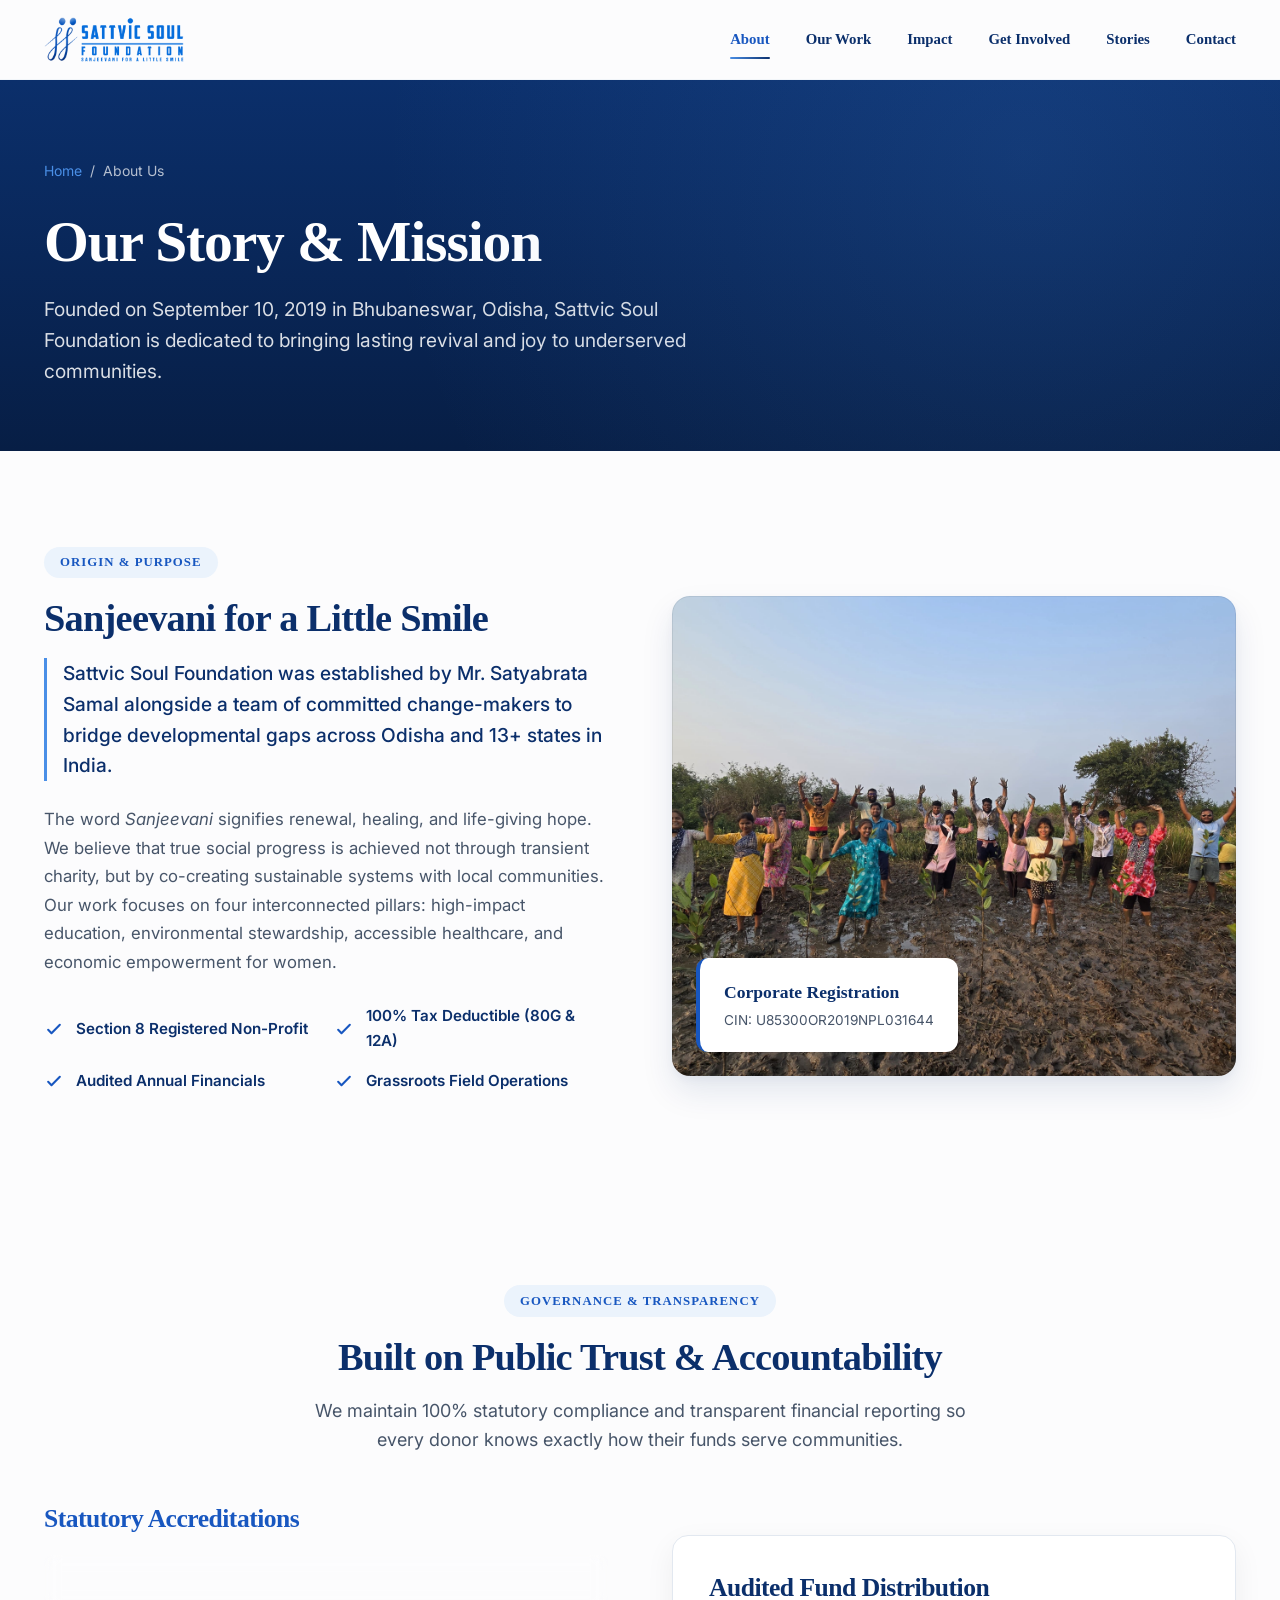
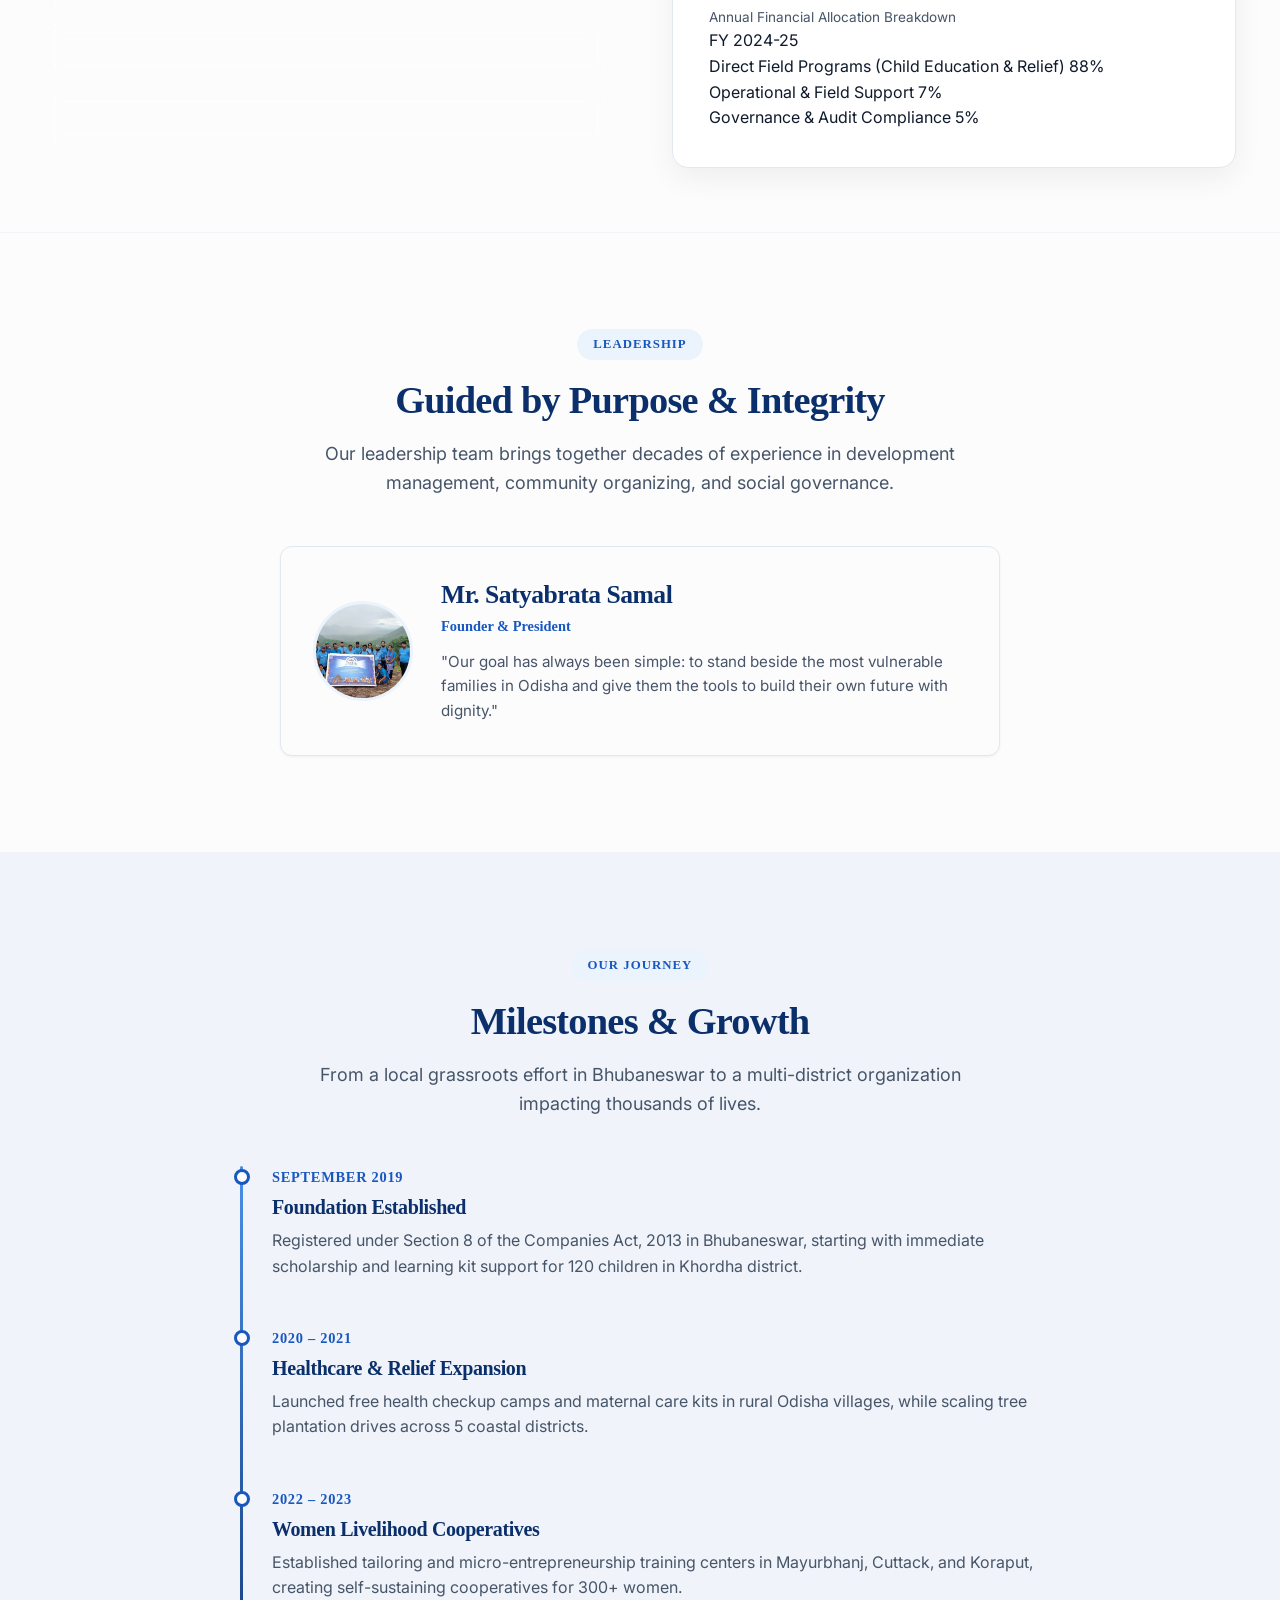
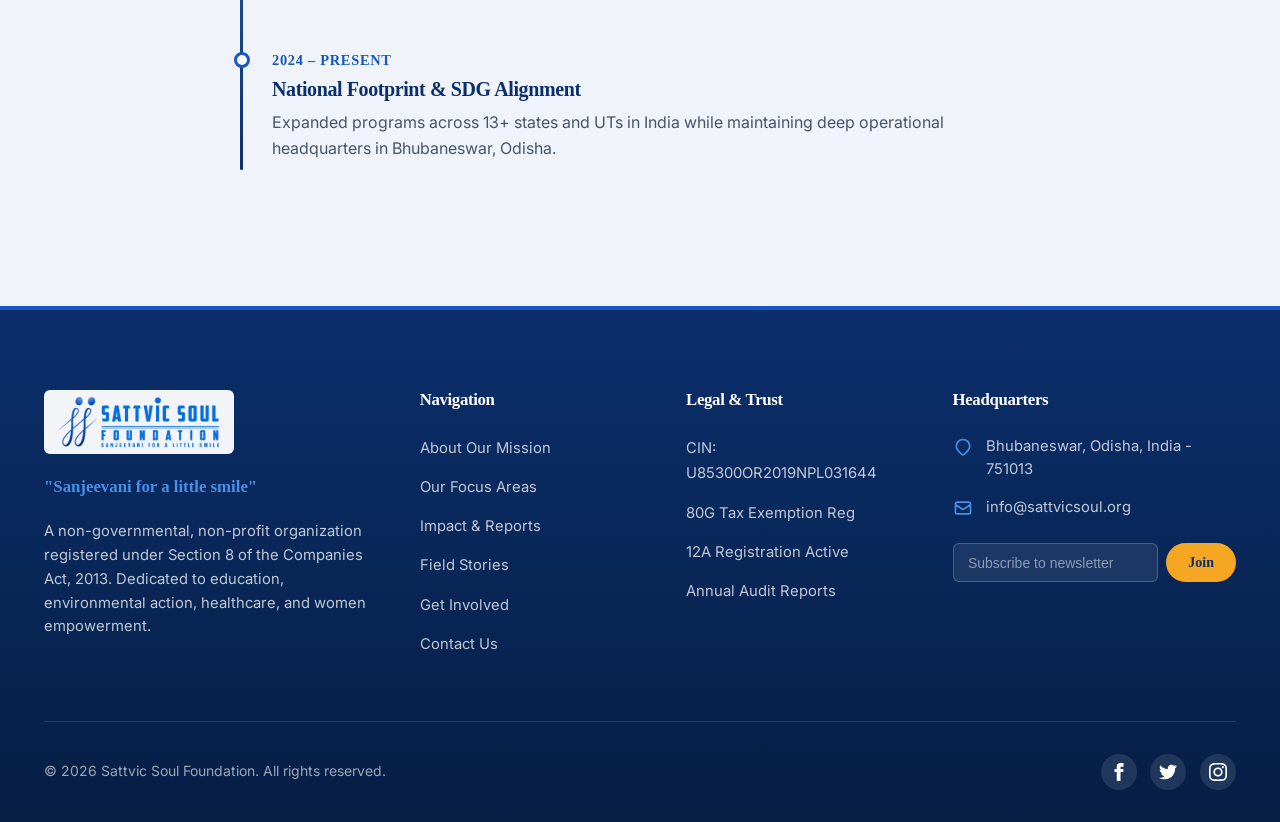
==== commit 4489a981: "improved" ====
--- a/about.html
+++ b/about.html
@@ -36,9 +36,6 @@
                 <a href="get-involved.html" class="nav-link">Get Involved</a>
                 <a href="stories.html" class="nav-link">Stories</a>
                 <a href="contact.html" class="nav-link">Contact</a>
-                <div class="nav-actions">
-                    <a href="get-involved.html#donate" class="btn btn-warm">Donate</a>
-                </div>
             </nav>
         </div>
     </header>
@@ -105,6 +102,90 @@
             </div>
         </section>
 
+        <!-- Institutional Compliance & Financial Transparency Section -->
+        <section class="section-governance" style="padding: 4rem 0; background: var(--color-paper-muted);">
+            <div class="container">
+                <div class="text-center" style="max-width: 720px; margin: 0 auto 3rem auto;">
+                    <div class="section-tag">Governance & Transparency</div>
+                    <h2 class="section-heading">Built on Public Trust & Accountability</h2>
+                    <p class="section-subtitle">We maintain 100% statutory compliance and transparent financial reporting so every donor knows exactly how their funds serve communities.</p>
+                </div>
+
+                <div class="about-grid" style="align-items: start;">
+                    <!-- Statutory Compliance Badges -->
+                    <div class="reveal">
+                        <h3 style="font-family: var(--font-heading); color: var(--color-primary); margin-bottom: 1.25rem;">Statutory Accreditations</h3>
+                        <div class="trust-strip-grid" style="grid-template-columns: 1fr; gap: 1rem;">
+                            <div class="trust-badge-item" style="background: white; border: 1px solid var(--color-border);">
+                                <svg class="trust-badge-icon" xmlns="http://www.w3.org/2000/svg" fill="none" viewBox="0 0 24 24" stroke="currentColor">
+                                    <path stroke-linecap="round" stroke-linejoin="round" stroke-width="2" d="M9 12l2 2 4-4m5.618-4.016A11.955 11.955 0 0112 2.944a11.955 11.955 0 01-8.618 3.04A12.02 12.02 0 003 9c0 5.591 3.824 10.29 9 11.622 5.176-1.332 9-6.03 9-11.622 0-1.042-.133-2.052-.382-3.016z" />
+                                </svg>
+                                <div class="trust-badge-text">
+                                    <span class="trust-badge-title">80G Tax Exemption Certificate</span>
+                                    <span class="trust-badge-sub">Donations 100% Tax Deductible under Income Tax Act</span>
+                                </div>
+                            </div>
+
+                            <div class="trust-badge-item" style="background: white; border: 1px solid var(--color-border);">
+                                <svg class="trust-badge-icon" xmlns="http://www.w3.org/2000/svg" fill="none" viewBox="0 0 24 24" stroke="currentColor">
+                                    <path stroke-linecap="round" stroke-linejoin="round" stroke-width="2" d="M19 21V5a2 2 0 00-2-2H7a2 2 0 00-2 2v16m14 0h2m-2 0h-5m-9 0H3m2 0h5M9 7h1m-1 4h1m4-4h1m-1 4h1m-5 10v-5a1 1 0 011-1h2a1 1 0 011 1v5m-4 0h4" />
+                                </svg>
+                                <div class="trust-badge-text">
+                                    <span class="trust-badge-title">Section 8 Registered Non-Profit</span>
+                                    <span class="trust-badge-sub">CIN: U85300OR2019NPL031644 (Ministry of Corporate Affairs)</span>
+                                </div>
+                            </div>
+
+                            <div class="trust-badge-item" style="background: white; border: 1px solid var(--color-border);">
+                                <svg class="trust-badge-icon" xmlns="http://www.w3.org/2000/svg" fill="none" viewBox="0 0 24 24" stroke="currentColor">
+                                    <path stroke-linecap="round" stroke-linejoin="round" stroke-width="2" d="M9 5H7a2 2 0 00-2 2v12a2 2 0 002 2h10a2 2 0 002-2V7a2 2 0 00-2-2h-2M9 5a2 2 0 002 2h2a2 2 0 002-2M9 5a2 2 0 012-2h2a2 2 0 012 2m-6 9l2 2 4-4" />
+                                </svg>
+                                <div class="trust-badge-text">
+                                    <span class="trust-badge-title">12A & CSR-1 Registration</span>
+                                    <span class="trust-badge-sub">Eligible for Corporate Social Responsibility (CSR) Funding</span>
+                                </div>
+                            </div>
+                        </div>
+                    </div>
+
+                    <!-- Financial Allocation Visual Card -->
+                    <div class="financial-card reveal">
+                        <div class="financial-card-header">
+                            <div>
+                                <h3 class="financial-card-title">Audited Fund Distribution</h3>
+                                <p style="font-size: 0.85rem; color: var(--color-ink-muted); margin-top: 0.2rem;">Annual Financial Allocation Breakdown</p>
+                            </div>
+                            <span class="financial-year-tag">FY 2024-25</span>
+                        </div>
+
+                        <div class="fin-bar-container">
+                            <div class="fin-segment fin-prog" style="width: 88%;" title="88% Direct Program Spend"></div>
+                            <div class="fin-segment fin-admin" style="width: 7%;" title="7% Operational & Admin"></div>
+                            <div class="fin-segment fin-fund" style="width: 5%;" title="5% Governance & Fundraising"></div>
+                        </div>
+
+                        <div class="fin-legend-list">
+                            <div class="fin-legend-item">
+                                <span class="fin-legend-dot fin-prog"></span>
+                                <span class="fin-legend-label">Direct Field Programs (Child Education & Relief)</span>
+                                <span class="fin-legend-val">88%</span>
+                            </div>
+                            <div class="fin-legend-item">
+                                <span class="fin-legend-dot fin-admin"></span>
+                                <span class="fin-legend-label">Operational & Field Support</span>
+                                <span class="fin-legend-val">7%</span>
+                            </div>
+                            <div class="fin-legend-item">
+                                <span class="fin-legend-dot fin-fund"></span>
+                                <span class="fin-legend-label">Governance & Audit Compliance</span>
+                                <span class="fin-legend-val">5%</span>
+                            </div>
+                        </div>
+                    </div>
+                </div>
+            </div>
+        </section>
+
         <!-- Leadership Section -->
         <section class="section-programs" style="background-color: var(--color-paper);">
             <div class="container text-center">
@@ -242,6 +323,14 @@
         </div>
     </footer>
 
+    <!-- Floating Quick-Donate Action (Mobile & Tablet) -->
+    <a href="get-involved.html#donate" class="floating-quick-donate" aria-label="Donate Now">
+        <svg xmlns="http://www.w3.org/2000/svg" fill="none" viewBox="0 0 24 24" stroke="currentColor" width="20" height="20">
+            <path stroke-linecap="round" stroke-linejoin="round" stroke-width="2.5" d="M12 4v16m8-8H4" />
+        </svg>
+        Donate
+    </a>
+
     <!-- Scripts -->
     <script src="js/main.js"></script>
 </body>
--- a/css/style.css
+++ b/css/style.css
@@ -2208,37 +2208,61 @@
     letter-spacing: -0.01em;
 }
 
-.partners-logo-grid {
-    display: flex;
-    flex-wrap: wrap;
-    align-items: center;
-    justify-content: center;
-    gap: 2rem 3rem;
+/* Single-line Smooth Infinite Marquee Scrolling */
+.partners-marquee-overflow {
     width: 100%;
+    overflow: hidden;
+    position: relative;
+    padding: 1.25rem 0;
+    margin-top: 1.5rem;
+    mask-image: linear-gradient(to right, transparent, black 6%, black 94%, transparent);
+    -webkit-mask-image: linear-gradient(to right, transparent, black 6%, black 94%, transparent);
+}
+
+.partners-marquee-track {
+    display: flex;
+    align-items: center;
+    gap: 2.5rem;
+    width: max-content;
+    animation: partnersMarquee 26s linear infinite;
+}
+
+.partners-marquee-overflow:hover .partners-marquee-track {
+    animation-play-state: paused;
+}
+
+@keyframes partnersMarquee {
+    0% {
+        transform: translateX(0);
+    }
+    100% {
+        transform: translateX(-50%);
+    }
 }
 
 .partner-card {
-    height: 78px;
-    padding: 0.75rem 2rem;
+    height: 95px;
+    padding: 0.85rem 2.5rem;
     display: flex;
     align-items: center;
     justify-content: center;
     background: #FAFAFA;
     border: 1.5px solid #E2E8F0;
-    border-radius: 12px;
+    border-radius: 14px;
+    flex-shrink: 0;
     transition: all 0.3s ease;
 }
 
 .partner-card:hover {
     transform: translateY(-3px);
-    box-shadow: 0 10px 24px rgba(27, 142, 228, 0.15);
+    box-shadow: 0 12px 28px rgba(27, 142, 228, 0.18);
     border-color: #1B8EE4;
     background: #ffffff;
 }
 
 .partner-card img {
-    max-height: 56px;
-    max-width: 185px;
+    max-height: 70px;
+    max-width: 220px;
     object-fit: contain;
     filter: grayscale(10%);
     transition: filter 0.3s ease, transform 0.3s ease;
@@ -2246,7 +2270,7 @@
 
 .partner-card:hover img {
     filter: grayscale(0%);
-    transform: scale(1.05);
+    transform: scale(1.06);
 }
 
 /* --------------------------------------------------------------------------
@@ -2739,4 +2763,652 @@
     .lightbox-desc {
         font-size: 0.85rem;
     }
+}
+
+/* --------------------------------------------------------------------------
+   19. Master Mobile & Tablet Responsiveness System
+   -------------------------------------------------------------------------- */
+
+/* Global Mobile Overflow Safeguard */
+html, body {
+    max-width: 100vw;
+    overflow-x: hidden;
+}
+
+@media (max-width: 991px) {
+    .container {
+        padding-left: 1.25rem;
+        padding-right: 1.25rem;
+    }
+
+    /* Section Spacing */
+    section {
+        padding: 3.5rem 0;
+    }
+
+    /* Hero Responsive */
+    .hero-overlay-container {
+        min-height: 70vh;
+        padding-top: 4.5rem;
+        padding-bottom: 1.5rem;
+    }
+
+    .hero-text-overlay {
+        max-width: 100%;
+        margin-bottom: 0.75rem;
+    }
+
+    .unicef-hero-headline {
+        font-size: clamp(1.6rem, 4.5vw, 2.25rem);
+    }
+
+    /* Partners Strip Grid */
+    .partners-grid {
+        grid-template-columns: repeat(auto-fit, minmax(130px, 1fr));
+        gap: 1rem;
+    }
+
+    /* Impact Strip */
+    .impact-grid {
+        grid-template-columns: repeat(2, 1fr);
+        gap: 1.25rem;
+    }
+}
+
+@media (max-width: 768px) {
+    /* Header Adjustments */
+    .header {
+        padding: 0.75rem 0;
+    }
+
+    .logo-img {
+        height: 48px;
+        max-height: 48px;
+    }
+
+    /* Hero Text & Button Sizing */
+    .hero-overlay-container {
+        min-height: 65vh;
+        padding-top: 4.5rem;
+        padding-bottom: 1.25rem;
+    }
+
+    .unicef-tag-text {
+        font-size: 0.75rem;
+        letter-spacing: 0.1em;
+    }
+
+    .unicef-hero-headline {
+        font-size: clamp(1.35rem, 5vw, 1.85rem);
+        line-height: 1.28;
+    }
+
+    .hero-work-btn {
+        padding: 0.7rem 1.4rem;
+        font-size: 0.9rem;
+    }
+
+    /* Impact Grid on Mobile */
+    .impact-grid {
+        grid-template-columns: 1fr;
+        gap: 1rem;
+    }
+
+    .impact-number {
+        font-size: 2.25rem;
+    }
+
+    /* Home Gallery Grid */
+    .home-gallery-grid {
+        grid-template-columns: repeat(2, 1fr);
+        gap: 0.85rem;
+    }
+
+    /* Partners Strip Grid on Mobile */
+    .partners-grid {
+        grid-template-columns: repeat(2, 1fr);
+        gap: 0.85rem;
+    }
+
+    .partner-card {
+        padding: 0.75rem 1.75rem;
+        height: 82px;
+    }
+
+    .partner-card img {
+        max-height: 56px;
+        max-width: 170px;
+    }
+
+    /* Form Elements Prevent Auto-Zoom on iOS */
+    input[type="text"],
+    input[type="email"],
+    input[type="tel"],
+    input[type="number"],
+    select,
+    textarea {
+        font-size: 16px !important;
+    }
+
+    /* Lightbox Modal */
+    .lightbox-media-container {
+        height: 280px;
+    }
+
+    .lightbox-info-pane {
+        padding: 1rem 1.25rem;
+    }
+
+    .lightbox-title {
+        font-size: 1.1rem;
+    }
+
+    .lightbox-desc {
+        font-size: 0.85rem;
+    }
+}
+
+@media (max-width: 480px) {
+    .container {
+        padding-left: 1rem;
+        padding-right: 1rem;
+    }
+
+    .unicef-hero-headline {
+        font-size: 1.3rem;
+        line-height: 1.3;
+    }
+
+    .hero-work-btn {
+        width: 100%;
+        justify-content: center;
+        text-align: center;
+    }
+
+    .home-gallery-grid {
+        grid-template-columns: 1fr;
+    }
+
+    .partner-card {
+        padding: 0.85rem 0.5rem;
+    }
+}
+
+/* ==========================================================================
+   Trust Strip & Institutional Compliance Banner
+   ========================================================================== */
+.trust-strip-banner {
+    background: linear-gradient(135deg, #0F172A 0%, #1E3A8A 100%);
+    color: #FFFFFF;
+    padding: 1.25rem 0;
+    border-bottom: 3px solid #F59E0B;
+}
+
+.trust-strip-grid {
+    display: grid;
+    grid-template-columns: repeat(auto-fit, minmax(200px, 1fr));
+    gap: 1.25rem;
+    align-items: center;
+    justify-content: center;
+}
+
+.trust-badge-item {
+    display: flex;
+    align-items: center;
+    gap: 0.75rem;
+    padding: 0.5rem 0.85rem;
+    background: rgba(255, 255, 255, 0.08);
+    border: 1px solid rgba(255, 255, 255, 0.15);
+    border-radius: 8px;
+    backdrop-filter: blur(8px);
+    transition: transform 0.2s ease, border-color 0.2s ease;
+}
+
+.trust-badge-item:hover {
+    transform: translateY(-2px);
+    border-color: #F59E0B;
+}
+
+.trust-badge-icon {
+    width: 28px;
+    height: 28px;
+    color: #F59E0B;
+    flex-shrink: 0;
+}
+
+.trust-badge-text {
+    display: flex;
+    flex-direction: column;
+}
+
+.trust-badge-title {
+    font-size: 0.85rem;
+    font-weight: 700;
+    line-height: 1.2;
+    color: #FFFFFF;
+}
+
+.trust-badge-sub {
+    font-size: 0.72rem;
+    color: #94A3B8;
+}
+
+/* ==========================================================================
+   Financial Transparency & Expense Allocation Visual Chart
+   ========================================================================== */
+.financial-card {
+    background: #FFFFFF;
+    border-radius: 16px;
+    padding: 2.25rem;
+    box-shadow: 0 10px 30px rgba(0, 0, 0, 0.06);
+    border: 1px solid #E2E8F0;
+    margin-top: 2rem;
+}
+
+.financial-bar-wrapper {
+    margin: 1.75rem 0;
+}
+
+.financial-bar-track {
+    display: flex;
+    height: 28px;
+    border-radius: 14px;
+    overflow: hidden;
+    background: #F1F5F9;
+    box-shadow: inset 0 2px 4px rgba(0, 0, 0, 0.06);
+}
+
+.financial-bar-segment {
+    height: 100%;
+    display: flex;
+    align-items: center;
+    justify-content: center;
+    color: #FFFFFF;
+    font-size: 0.75rem;
+    font-weight: 700;
+    transition: width 1s ease-in-out;
+}
+
+.segment-program { background: #1E3A8A; }
+.segment-admin { background: #F59E0B; }
+.segment-fundraising { background: #10B981; }
+
+.financial-legend {
+    display: grid;
+    grid-template-columns: repeat(auto-fit, minmax(180px, 1fr));
+    gap: 1.25rem;
+    margin-top: 1.5rem;
+}
+
+.legend-item {
+    display: flex;
+    align-items: center;
+    gap: 0.75rem;
+}
+
+.legend-dot {
+    width: 14px;
+    height: 14px;
+    border-radius: 4px;
+    flex-shrink: 0;
+}
+
+.dot-program { background: #1E3A8A; }
+.dot-admin { background: #F59E0B; }
+.dot-fundraising { background: #10B981; }
+
+.legend-label {
+    font-size: 0.88rem;
+    font-weight: 600;
+    color: #1E293B;
+}
+
+.legend-value {
+    font-size: 0.8rem;
+    color: #64748B;
+}
+
+/* ==========================================================================
+   UN Sustainable Development Goals (SDG) Badges
+   ========================================================================== */
+.sdg-badge-container {
+    display: flex;
+    gap: 0.5rem;
+    flex-wrap: wrap;
+    margin-top: 0.85rem;
+}
+
+.sdg-badge {
+    display: inline-flex;
+    align-items: center;
+    gap: 0.35rem;
+    padding: 0.3rem 0.7rem;
+    border-radius: 20px;
+    font-size: 0.75rem;
+    font-weight: 700;
+    letter-spacing: 0.02em;
+    text-transform: uppercase;
+}
+
+.sdg-4 { background: rgba(197, 25, 45, 0.12); color: #C5192D; border: 1px solid rgba(197, 25, 45, 0.25); }
+.sdg-13 { background: rgba(63, 127, 64, 0.12); color: #3F7F40; border: 1px solid rgba(63, 127, 64, 0.25); }
+.sdg-3 { background: rgba(76, 159, 56, 0.12); color: #4C9F38; border: 1px solid rgba(76, 159, 56, 0.25); }
+.sdg-5 { background: rgba(255, 58, 33, 0.12); color: #FF3A21; border: 1px solid rgba(255, 58, 33, 0.25); }
+.sdg-1 { background: rgba(229, 36, 59, 0.12); color: #E5243B; border: 1px solid rgba(229, 36, 59, 0.25); }
+
+/* ==========================================================================
+   Interactive Donation Impact Calculator Widget
+   ========================================================================== */
+.impact-calc-card {
+    background: #FFFFFF;
+    border-radius: 16px;
+    padding: 2rem;
+    box-shadow: 0 12px 32px rgba(15, 23, 42, 0.08);
+    border: 2px solid #E2E8F0;
+}
+
+.impact-calc-card.active {
+    border-color: #F59E0B;
+}
+
+.impact-presets-grid {
+    display: grid;
+    grid-template-columns: repeat(4, 1fr);
+    gap: 0.65rem;
+    margin-bottom: 1.25rem;
+}
+
+.calc-preset-btn {
+    padding: 0.75rem 0.5rem;
+    border: 2px solid #E2E8F0;
+    border-radius: 10px;
+    background: #F8FAFC;
+    font-size: 0.95rem;
+    font-weight: 700;
+    color: #1E293B;
+    cursor: pointer;
+    transition: all 0.2s ease;
+}
+
+.calc-preset-btn:hover,
+.calc-preset-btn.active {
+    border-color: #1E3A8A;
+    background: #1E3A8A;
+    color: #FFFFFF;
+    box-shadow: 0 4px 12px rgba(30, 58, 138, 0.2);
+}
+
+.impact-output-box {
+    background: linear-gradient(135deg, #EFF6FF 0%, #DBEAFE 100%);
+    border-left: 4px solid #1E3A8A;
+    border-radius: 8px;
+    padding: 1rem 1.25rem;
+    margin: 1.25rem 0;
+}
+
+.impact-output-title {
+    font-size: 0.78rem;
+    font-weight: 700;
+    text-transform: uppercase;
+    color: #1E3A8A;
+    letter-spacing: 0.05em;
+    margin-bottom: 0.25rem;
+}
+
+.impact-output-text {
+    font-size: 1rem;
+    font-weight: 600;
+    color: #0F172A;
+    line-height: 1.4;
+}
+
+/* ==========================================================================
+   Copy-to-Clipboard Bank Details Card
+   ========================================================================== */
+.bank-copy-card {
+    background: #F8FAFC;
+    border: 1px dashed #CBD5E1;
+    border-radius: 12px;
+    padding: 1.5rem;
+    margin-bottom: 1.5rem;
+    position: relative;
+}
+
+.bank-row {
+    display: flex;
+    justify-content: space-between;
+    align-items: center;
+    padding: 0.5rem 0;
+    border-bottom: 1px solid #E2E8F0;
+}
+
+.bank-row:last-child {
+    border-bottom: none;
+}
+
+.bank-key {
+    font-size: 0.85rem;
+    color: #64748B;
+    font-weight: 500;
+}
+
+.bank-val {
+    font-size: 0.92rem;
+    color: #0F172A;
+    font-weight: 700;
+}
+
+.copy-btn {
+    display: inline-flex;
+    align-items: center;
+    gap: 0.4rem;
+    padding: 0.4rem 0.85rem;
+    border-radius: 6px;
+    background: #1E3A8A;
+    color: #FFFFFF;
+    font-size: 0.8rem;
+    font-weight: 600;
+    border: none;
+    cursor: pointer;
+    transition: background 0.2s ease;
+}
+
+.copy-btn:hover {
+    background: #1E40AF;
+}
+
+/* ==========================================================================
+   FAQ Accordion Component
+   ========================================================================== */
+.faq-container {
+    max-width: 800px;
+    margin: 2rem auto 0;
+}
+
+.faq-item {
+    background: #FFFFFF;
+    border: 1px solid #E2E8F0;
+    border-radius: 12px;
+    margin-bottom: 0.85rem;
+    overflow: hidden;
+    transition: border-color 0.2s ease;
+}
+
+.faq-item.active {
+    border-color: #1E3A8A;
+    box-shadow: 0 4px 16px rgba(0, 0, 0, 0.04);
+}
+
+.faq-question {
+    width: 100%;
+    display: flex;
+    justify-content: space-between;
+    align-items: center;
+    padding: 1.25rem 1.5rem;
+    background: none;
+    border: none;
+    font-size: 1.05rem;
+    font-weight: 700;
+    color: #0F172A;
+    text-align: left;
+    cursor: pointer;
+}
+
+.faq-icon {
+    width: 20px;
+    height: 20px;
+    transition: transform 0.3s ease;
+    color: #1E3A8A;
+    flex-shrink: 0;
+}
+
+.faq-item.active .faq-icon {
+    transform: rotate(180deg);
+}
+
+.faq-answer {
+    max-height: 0;
+    overflow: hidden;
+    transition: max-height 0.3s ease, padding 0.3s ease;
+    padding: 0 1.5rem;
+    color: #475569;
+    font-size: 0.95rem;
+    line-height: 1.6;
+}
+
+.faq-item.active .faq-answer {
+    max-height: 300px;
+    padding: 0 1.5rem 1.25rem 1.5rem;
+}
+
+/* ==========================================================================
+   Lightbox Image Preview Modal
+   ========================================================================== */
+.lightbox-modal {
+    position: fixed;
+    top: 0;
+    left: 0;
+    width: 100vw;
+    height: 100vh;
+    background: rgba(15, 23, 42, 0.92);
+    backdrop-filter: blur(10px);
+    z-index: 9999;
+    display: flex;
+    align-items: center;
+    justify-content: center;
+    padding: 2rem;
+    opacity: 0;
+    visibility: hidden;
+    transition: opacity 0.3s ease, visibility 0.3s ease;
+}
+
+.lightbox-modal.active {
+    opacity: 1;
+    visibility: visible;
+}
+
+.lightbox-content {
+    background: #FFFFFF;
+    border-radius: 16px;
+    max-width: 900px;
+    width: 100%;
+    overflow: hidden;
+    position: relative;
+    box-shadow: 0 25px 50px -12px rgba(0, 0, 0, 0.5);
+    transform: scale(0.95);
+    transition: transform 0.3s ease;
+}
+
+.lightbox-modal.active .lightbox-content {
+    transform: scale(1);
+}
+
+.lightbox-close-btn {
+    position: absolute;
+    top: 1rem;
+    right: 1rem;
+    width: 36px;
+    height: 36px;
+    border-radius: 50%;
+    background: rgba(15, 23, 42, 0.7);
+    color: #FFFFFF;
+    border: none;
+    display: flex;
+    align-items: center;
+    justify-content: center;
+    cursor: pointer;
+    z-index: 10;
+    transition: background 0.2s ease;
+}
+
+.lightbox-close-btn:hover {
+    background: #C5192D;
+}
+
+.lightbox-img-wrapper {
+    max-height: 500px;
+    overflow: hidden;
+    background: #0F172A;
+    display: flex;
+    align-items: center;
+    justify-content: center;
+}
+
+.lightbox-img {
+    width: 100%;
+    height: 100%;
+    object-fit: contain;
+    max-height: 500px;
+}
+
+.lightbox-caption {
+    padding: 1.25rem 1.75rem;
+    background: #FFFFFF;
+}
+
+.lightbox-caption-title {
+    font-size: 1.15rem;
+    font-weight: 700;
+    color: #0F172A;
+    margin-bottom: 0.35rem;
+}
+
+.lightbox-caption-text {
+    font-size: 0.92rem;
+    color: #64748B;
+    line-height: 1.5;
+}
+
+/* ==========================================================================
+   Floating Quick-Donate Action Button (Mobile)
+   ========================================================================== */
+.floating-quick-donate {
+    position: fixed;
+    bottom: 1.5rem;
+    right: 1.5rem;
+    z-index: 900;
+    background: linear-gradient(135deg, #F59E0B 0%, #D97706 100%);
+    color: #FFFFFF;
+    font-weight: 800;
+    font-size: 0.9rem;
+    padding: 0.85rem 1.35rem;
+    border-radius: 30px;
+    box-shadow: 0 8px 24px rgba(245, 158, 11, 0.4);
+    display: flex;
+    align-items: center;
+    gap: 0.5rem;
+    text-decoration: none;
+    transition: transform 0.2s ease, box-shadow 0.2s ease;
+}
+
+.floating-quick-donate:hover {
+    transform: translateY(-3px) scale(1.03);
+    box-shadow: 0 12px 30px rgba(245, 158, 11, 0.5);
+    color: #FFFFFF;
+}
+
+@media (min-width: 1025px) {
+    .floating-quick-donate {
+        display: none;
+    }
 }
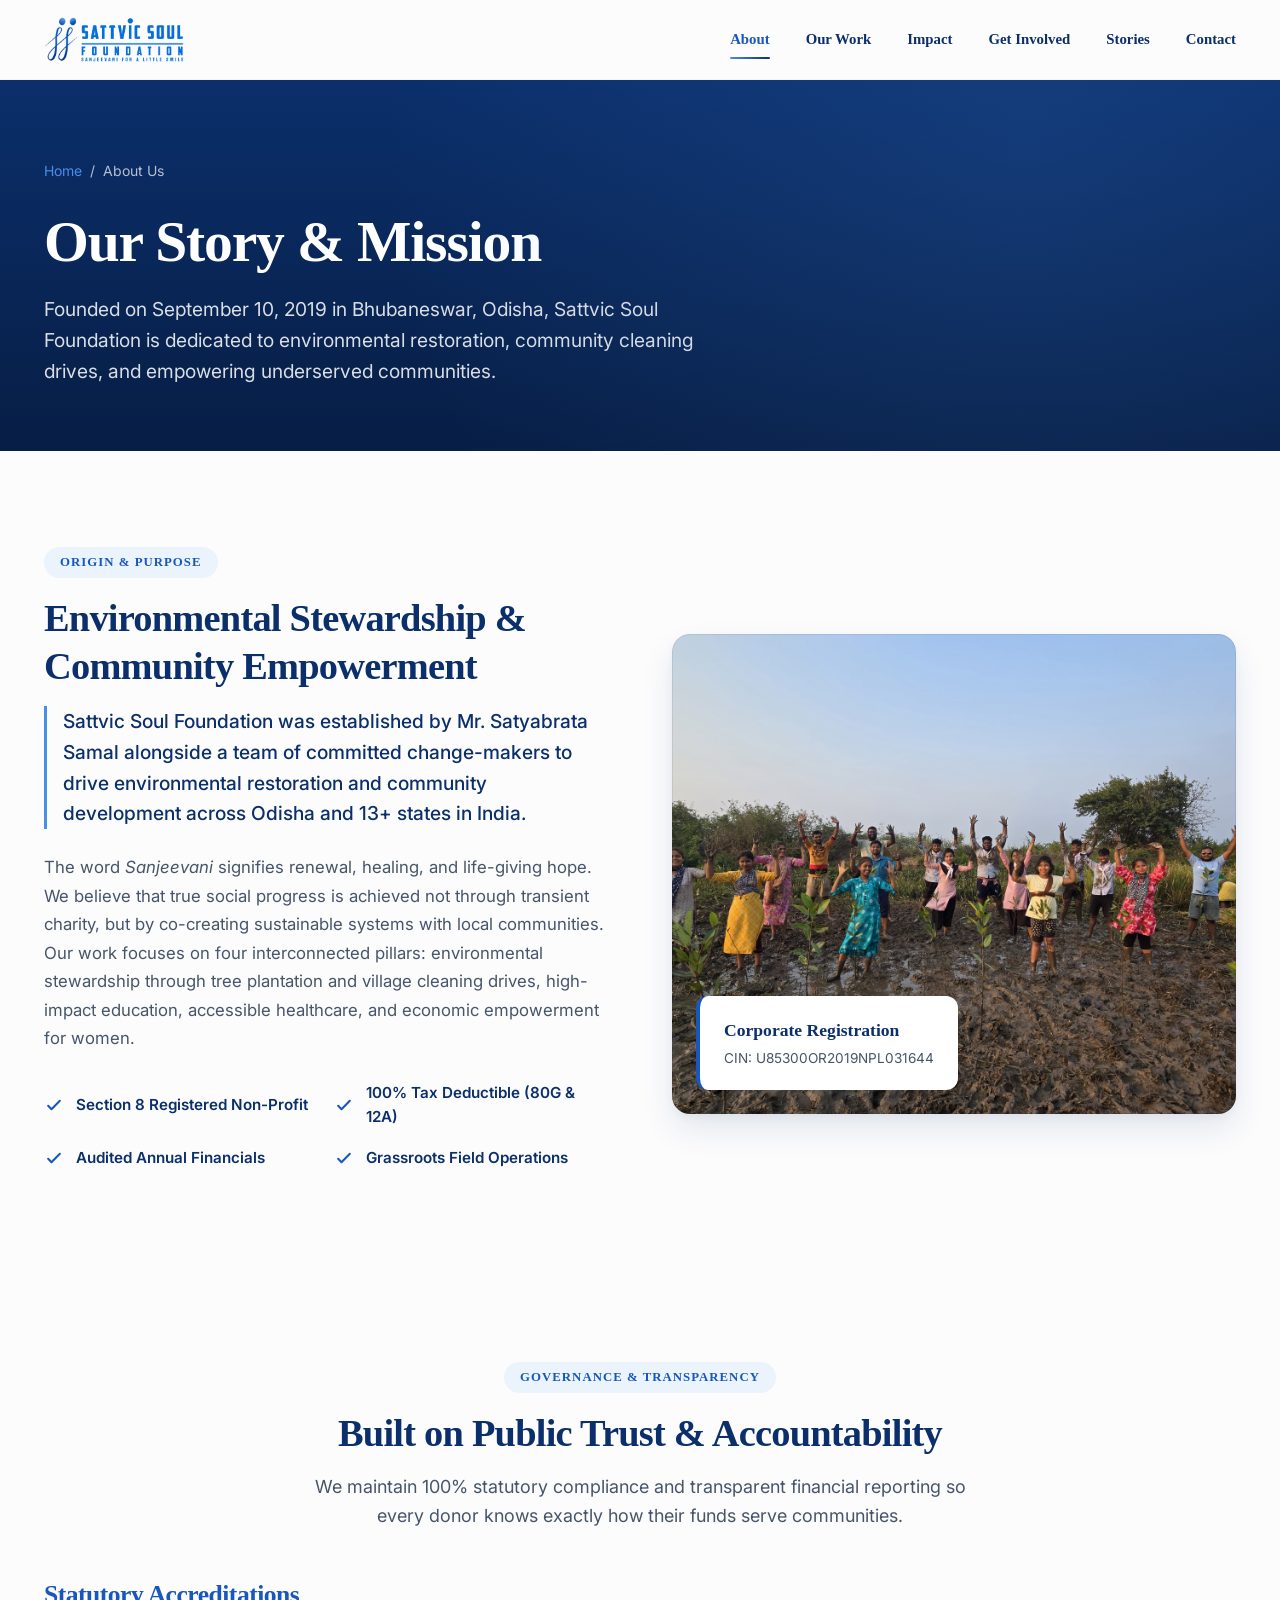
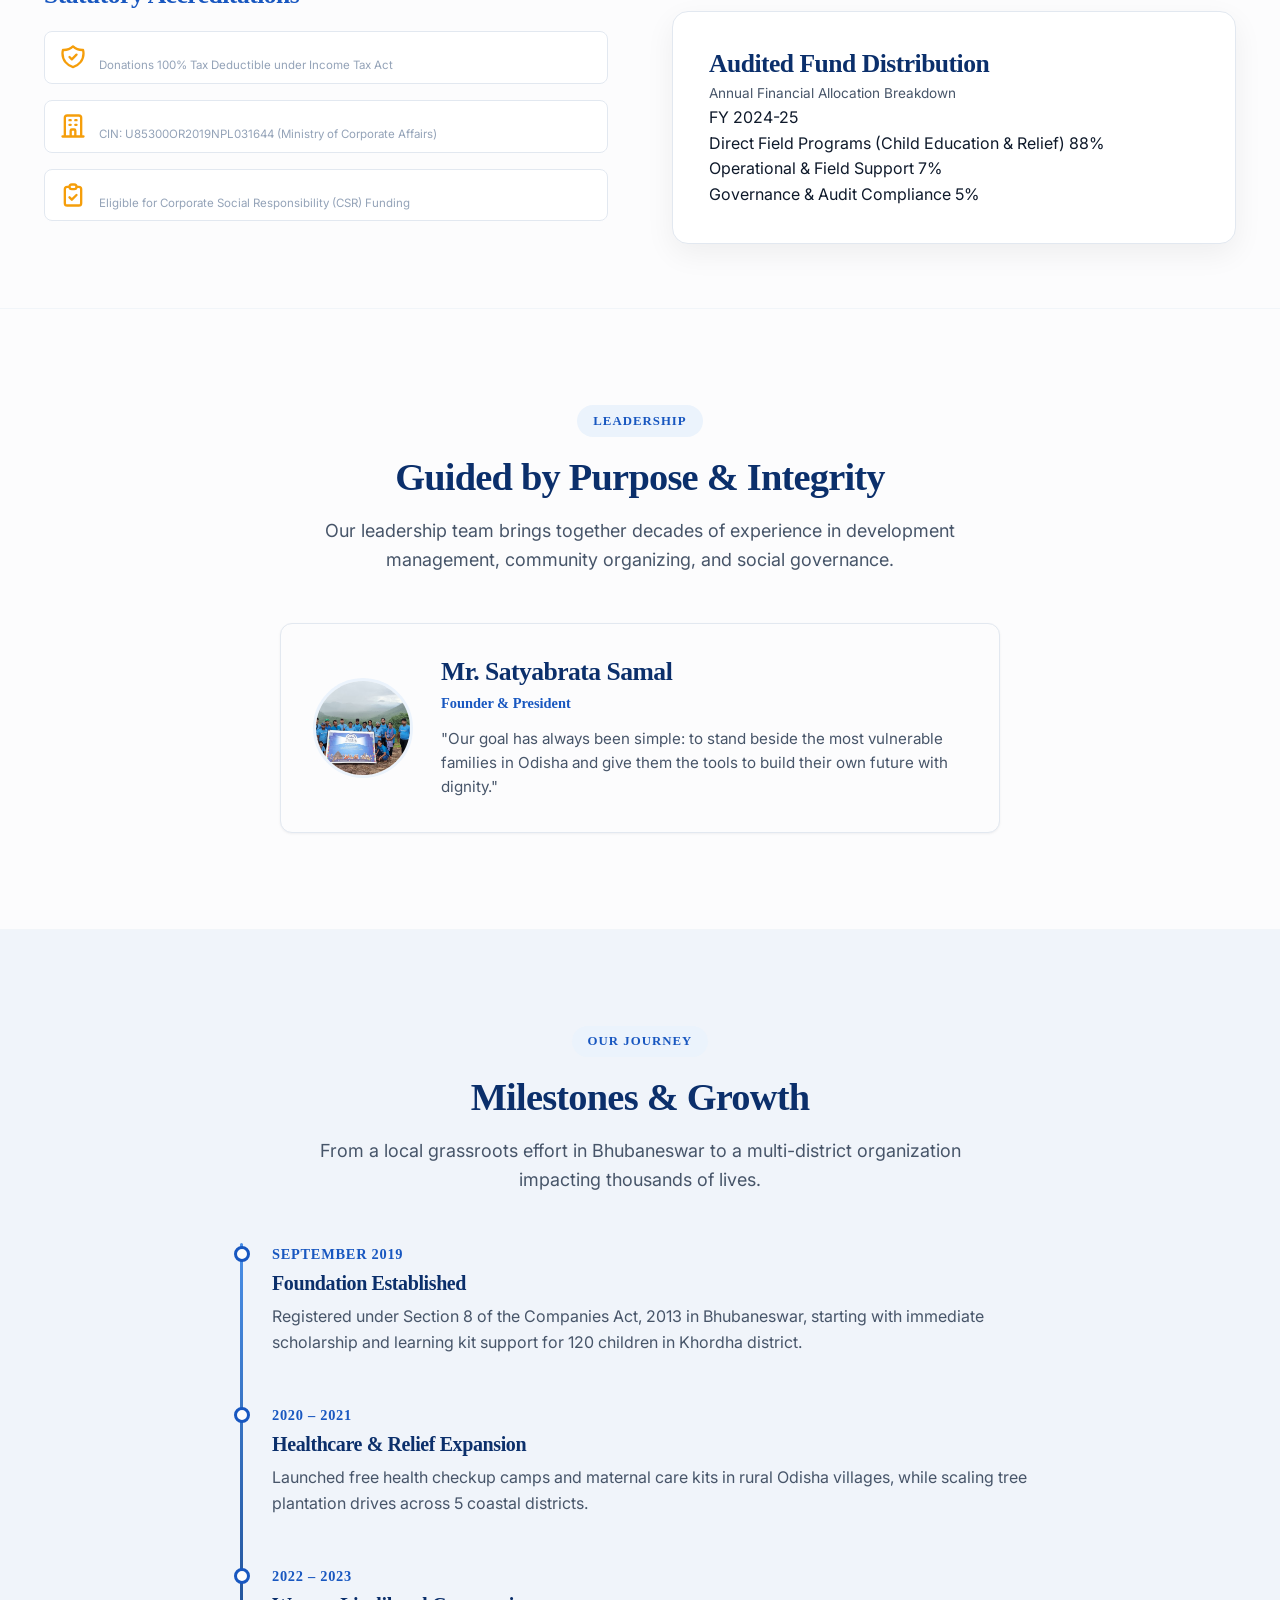
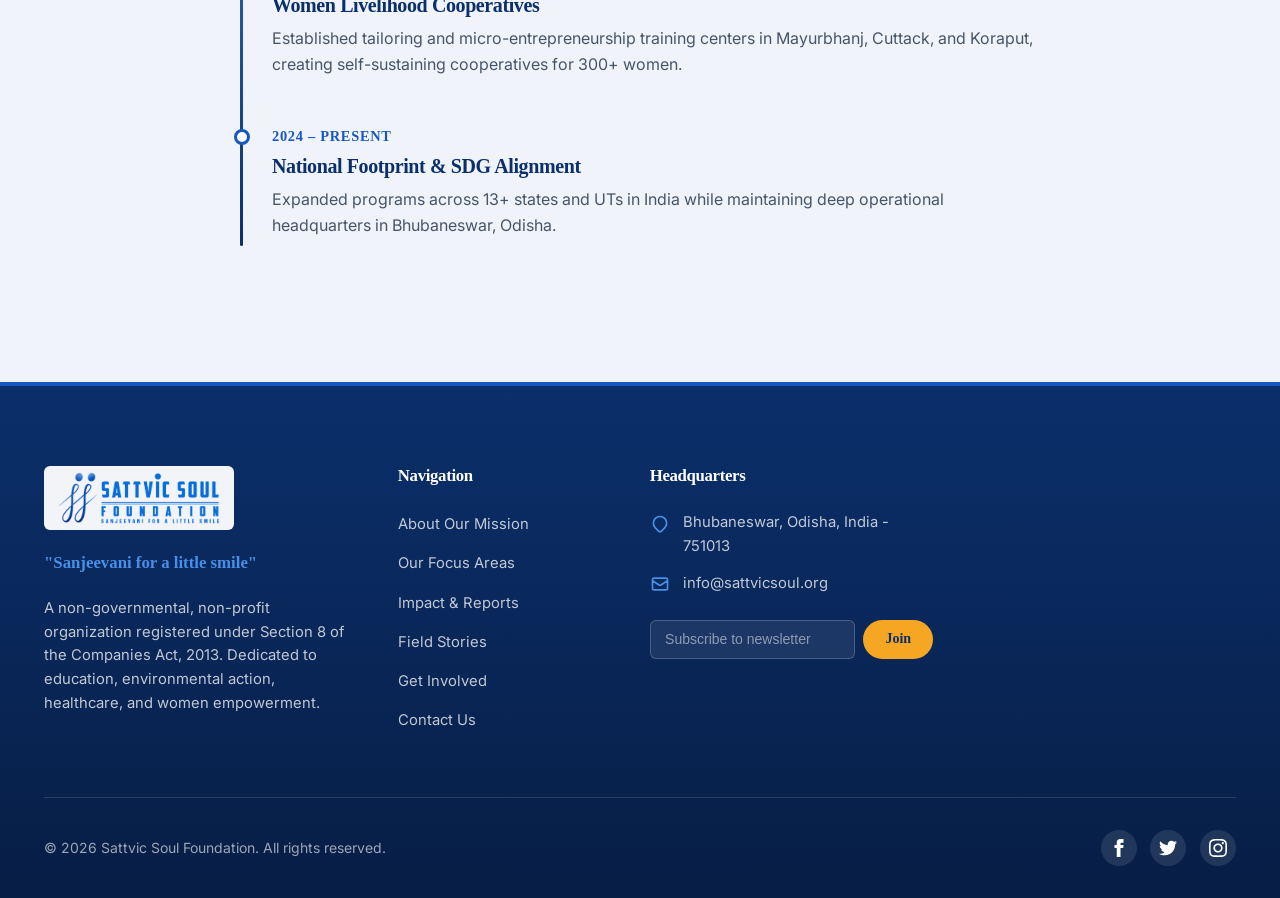
==== commit fac8ac60: "imporved" ====
--- a/about.html
+++ b/about.html
@@ -48,7 +48,7 @@
                     <a href="index.html">Home</a> / <span>About Us</span>
                 </div>
                 <h1 class="page-hero-title">Our Story & Mission</h1>
-                <p class="page-hero-sub">Founded on September 10, 2019 in Bhubaneswar, Odisha, Sattvic Soul Foundation is dedicated to bringing lasting revival and joy to underserved communities.</p>
+                <p class="page-hero-sub">Founded on September 10, 2019 in Bhubaneswar, Odisha, Sattvic Soul Foundation is dedicated to environmental restoration, community cleaning drives, and empowering underserved communities.</p>
             </div>
         </section>
 
@@ -58,10 +58,10 @@
                 <div class="about-grid">
                     <div class="about-content reveal">
                         <div class="section-tag">Origin & Purpose</div>
-                        <h2 class="section-heading">Sanjeevani for a Little Smile</h2>
-                        <p class="about-content-lead">Sattvic Soul Foundation was established by Mr. Satyabrata Samal alongside a team of committed change-makers to bridge developmental gaps across Odisha and 13+ states in India.</p>
+                        <h2 class="section-heading">Environmental Stewardship & Community Empowerment</h2>
+                        <p class="about-content-lead">Sattvic Soul Foundation was established by Mr. Satyabrata Samal alongside a team of committed change-makers to drive environmental restoration and community development across Odisha and 13+ states in India.</p>
                         
-                        <p class="about-text">The word <em>Sanjeevani</em> signifies renewal, healing, and life-giving hope. We believe that true social progress is achieved not through transient charity, but by co-creating sustainable systems with local communities. Our work focuses on four interconnected pillars: high-impact education, environmental stewardship, accessible healthcare, and economic empowerment for women.</p>
+                        <p class="about-text">The word <em>Sanjeevani</em> signifies renewal, healing, and life-giving hope. We believe that true social progress is achieved not through transient charity, but by co-creating sustainable systems with local communities. Our work focuses on four interconnected pillars: environmental stewardship through tree plantation and village cleaning drives, high-impact education, accessible healthcare, and economic empowerment for women.</p>
 
                         <div class="about-pillars-list">
                             <div class="pillar-item">
@@ -269,16 +269,6 @@
                 </div>
 
                 <div>
-                    <h4 class="footer-col-title">Legal & Trust</h4>
-                    <ul class="footer-links">
-                        <li><span class="footer-link">CIN: U85300OR2019NPL031644</span></li>
-                        <li><span class="footer-link">80G Tax Exemption Reg</span></li>
-                        <li><span class="footer-link">12A Registration Active</span></li>
-                        <li><a href="impact.html#reports" class="footer-link">Annual Audit Reports</a></li>
-                    </ul>
-                </div>
-
-                <div>
                     <h4 class="footer-col-title">Headquarters</h4>
                     <div class="footer-contact-item">
                         <svg class="footer-contact-icon" xmlns="http://www.w3.org/2000/svg" fill="none" viewBox="0 0 24 24" stroke="currentColor">
--- a/css/style.css
+++ b/css/style.css
@@ -315,7 +315,7 @@
     background-color: rgba(252, 252, 253, 0.96);
     backdrop-filter: blur(12px);
     -webkit-backdrop-filter: blur(12px);
-    z-index: 1000;
+    z-index: 1100;
     border-bottom: 1px solid var(--color-border-subtle);
     transition: all var(--transition-normal);
 }
@@ -420,8 +420,13 @@
         max-height: 60px;
     }
 
+    .logo-link {
+        z-index: 1002;
+    }
+
     .mobile-toggle {
         display: block;
+        z-index: 1002;
     }
 
     .nav-menu {
@@ -431,15 +436,16 @@
         width: 320px;
         max-width: 85vw;
         height: 100vh;
+        height: 100dvh;
         background-color: var(--color-paper);
         flex-direction: column;
         align-items: flex-start;
         justify-content: flex-start;
-        padding: var(--header-height) 2rem 2rem;
+        padding: calc(var(--header-height) + 1rem) 2rem 2rem;
         gap: 1.5rem;
         box-shadow: -10px 0 30px rgba(0, 0, 0, 0.15);
         transition: right var(--transition-smooth);
-        z-index: 1000;
+        z-index: 1001;
         overflow-y: auto;
     }
 
@@ -469,12 +475,13 @@
         left: 0;
         width: 100vw;
         height: 100vh;
+        height: 100dvh;
         background-color: rgba(15, 26, 43, 0.4);
         backdrop-filter: blur(4px);
         opacity: 0;
         visibility: hidden;
         transition: all var(--transition-normal);
-        z-index: 999;
+        z-index: 1000;
     }
 
     .mobile-backdrop.active {
@@ -570,7 +577,7 @@
     width: 100%;
     height: 100%;
     z-index: 2;
-    background: linear-gradient(180deg, rgba(7, 30, 69, 0.1) 0%, rgba(7, 30, 69, 0.45) 45%, rgba(7, 30, 69, 0.9) 100%);
+    background: linear-gradient(180deg, rgba(7, 30, 69, 0) 0%, rgba(7, 30, 69, 0.18) 45%, rgba(7, 30, 69, 0.55) 100%);
     pointer-events: none;
 }
 
@@ -2931,6 +2938,353 @@
 
     .partner-card {
         padding: 0.85rem 0.5rem;
+    }
+}
+
+/* ==========================================================================
+   Enhanced Mobile Responsiveness (All Pages)
+   ========================================================================== */
+
+/* Page Hero - Inner Pages */
+@media (max-width: 991px) {
+    .page-hero {
+        padding: 4rem 0 3rem;
+    }
+
+    .page-hero-title {
+        font-size: clamp(1.75rem, 5vw, 2.25rem);
+    }
+
+    .page-hero-sub {
+        font-size: 1.1rem;
+    }
+
+    .about-img {
+        height: 360px;
+    }
+}
+
+@media (max-width: 768px) {
+    .page-hero {
+        padding: 3.5rem 0 2.5rem;
+    }
+
+    .page-hero-title {
+        font-size: clamp(1.5rem, 6vw, 2rem);
+    }
+
+    .page-hero-sub {
+        font-size: 1rem;
+        line-height: 1.5;
+    }
+
+    .breadcrumb {
+        font-size: 0.8rem;
+        margin-bottom: 1rem;
+    }
+
+    .about-img {
+        height: 280px;
+    }
+
+    .about-badge {
+        max-width: 220px;
+        padding: 1rem;
+        bottom: 1rem;
+        left: 1rem;
+    }
+
+    .about-badge-title {
+        font-size: 0.95rem;
+    }
+
+    .about-badge-text {
+        font-size: 0.8rem;
+    }
+
+    .section-about {
+        padding: 3rem 0;
+    }
+
+    .about-content-lead {
+        font-size: 1.05rem;
+    }
+
+    .about-text {
+        font-size: 0.95rem;
+    }
+
+    .about-pillars-list {
+        grid-template-columns: 1fr;
+        gap: 0.75rem;
+    }
+
+    .program-card {
+        padding: 1.75rem 1.25rem;
+    }
+
+    .program-title {
+        font-size: 1.15rem;
+    }
+
+    .program-desc {
+        font-size: 0.9rem;
+    }
+
+    .impact-card {
+        padding: 1.5rem 1rem;
+    }
+
+    .impact-sublabel {
+        font-size: 0.8rem;
+    }
+
+    .footer {
+        padding: 3.5rem 0 1.5rem;
+    }
+
+    .footer-top {
+        gap: 2rem;
+        padding-bottom: 2.5rem;
+    }
+
+    .footer-col-title {
+        font-size: 0.95rem;
+        margin-bottom: 1rem;
+    }
+
+    .footer-link {
+        font-size: 0.875rem;
+    }
+
+    .footer-bottom {
+        flex-direction: column;
+        text-align: center;
+        gap: 1rem;
+    }
+
+    .social-links {
+        justify-content: center;
+    }
+
+    .section-stories {
+        padding: 3rem 0;
+    }
+
+    .story-card {
+        padding: 1.5rem;
+    }
+
+    .section-detailed-gallery {
+        padding: 3rem 0;
+    }
+
+    .detailed-gallery-filters {
+        gap: 0.5rem;
+    }
+
+    .gallery-tab-btn {
+        padding: 0.5rem 0.85rem;
+        font-size: 0.8rem;
+    }
+
+    .detailed-photo-card .photo-card-media {
+        height: 180px;
+    }
+
+    .photo-card-info {
+        padding: 1rem;
+    }
+
+    .photo-card-title {
+        font-size: 0.95rem;
+    }
+
+    .photo-card-desc {
+        font-size: 0.8rem;
+    }
+
+    .section-involved {
+        padding: 3rem 0;
+    }
+
+    .calc-preset-grid {
+        grid-template-columns: repeat(2, 1fr);
+    }
+
+    .calc-preset-btn {
+        padding: 0.65rem;
+        font-size: 0.85rem;
+    }
+
+    .lightbox-media-container {
+        height: 240px;
+    }
+
+    .lightbox-info-pane {
+        padding: 0.75rem 1rem;
+    }
+
+    .lightbox-title {
+        font-size: 1rem;
+    }
+
+    .lightbox-desc {
+        font-size: 0.8rem;
+    }
+
+    .section-contact {
+        padding: 3rem 0;
+    }
+
+    .form-group {
+        margin-bottom: 1rem;
+    }
+
+    .form-label {
+        font-size: 0.85rem;
+        margin-bottom: 0.4rem;
+    }
+
+    .form-input {
+        padding: 0.7rem 0.9rem;
+    }
+
+    .gallery-grid {
+        grid-template-columns: repeat(auto-fill, minmax(250px, 1fr));
+        gap: 1rem;
+    }
+
+    .timeline {
+        padding-left: 1.5rem;
+    }
+
+    .timeline-item {
+        margin-bottom: 2rem;
+    }
+
+    .timeline-dot {
+        left: -1.9rem;
+        width: 14px;
+        height: 14px;
+    }
+
+    .timeline-title {
+        font-size: 1.1rem;
+    }
+
+    .leader-card {
+        padding: 1.5rem;
+        gap: 1.25rem;
+    }
+
+    .leader-avatar {
+        width: 80px;
+        height: 80px;
+    }
+
+    .qr-code-card {
+        padding: 1.25rem;
+    }
+
+    .upi-id-copy-box {
+        flex-direction: column;
+        text-align: center;
+        gap: 0.75rem;
+    }
+}
+
+@media (max-width: 480px) {
+    .page-hero {
+        padding: 3rem 0 2rem;
+    }
+
+    .page-hero-title {
+        font-size: 1.4rem;
+    }
+
+    .page-hero-sub {
+        font-size: 0.9rem;
+    }
+
+    .about-img {
+        height: 220px;
+    }
+
+    .about-badge {
+        max-width: 180px;
+        padding: 0.75rem;
+    }
+
+    .about-badge-title {
+        font-size: 0.85rem;
+    }
+
+    .about-badge-text {
+        font-size: 0.75rem;
+    }
+
+    .programs-grid {
+        gap: 1rem;
+    }
+
+    .program-card {
+        padding: 1.5rem 1rem;
+    }
+
+    .impact-grid {
+        gap: 0.85rem;
+    }
+
+    .impact-number {
+        font-size: 2rem;
+    }
+
+    .impact-label {
+        font-size: 0.85rem;
+    }
+
+    .detailed-gallery-filters {
+        overflow-x: auto;
+        flex-wrap: nowrap;
+        justify-content: flex-start;
+        padding-bottom: 0.5rem;
+        -webkit-overflow-scrolling: touch;
+    }
+
+    .gallery-tab-btn {
+        white-space: nowrap;
+        flex-shrink: 0;
+    }
+
+    .calc-preset-grid {
+        grid-template-columns: repeat(2, 1fr);
+        gap: 0.5rem;
+    }
+
+    .footer-newsletter-form {
+        flex-direction: column;
+    }
+
+    .footer-newsletter-input {
+        width: 100%;
+    }
+
+    .gallery-grid {
+        grid-template-columns: 1fr;
+    }
+
+    .section-heading {
+        font-size: clamp(1.3rem, 5vw, 1.65rem);
+    }
+
+    .section-subtitle {
+        font-size: 0.9rem;
+    }
+
+    .btn-lg {
+        padding: 0.75rem 1.5rem;
+        font-size: 0.95rem;
     }
 }
 
